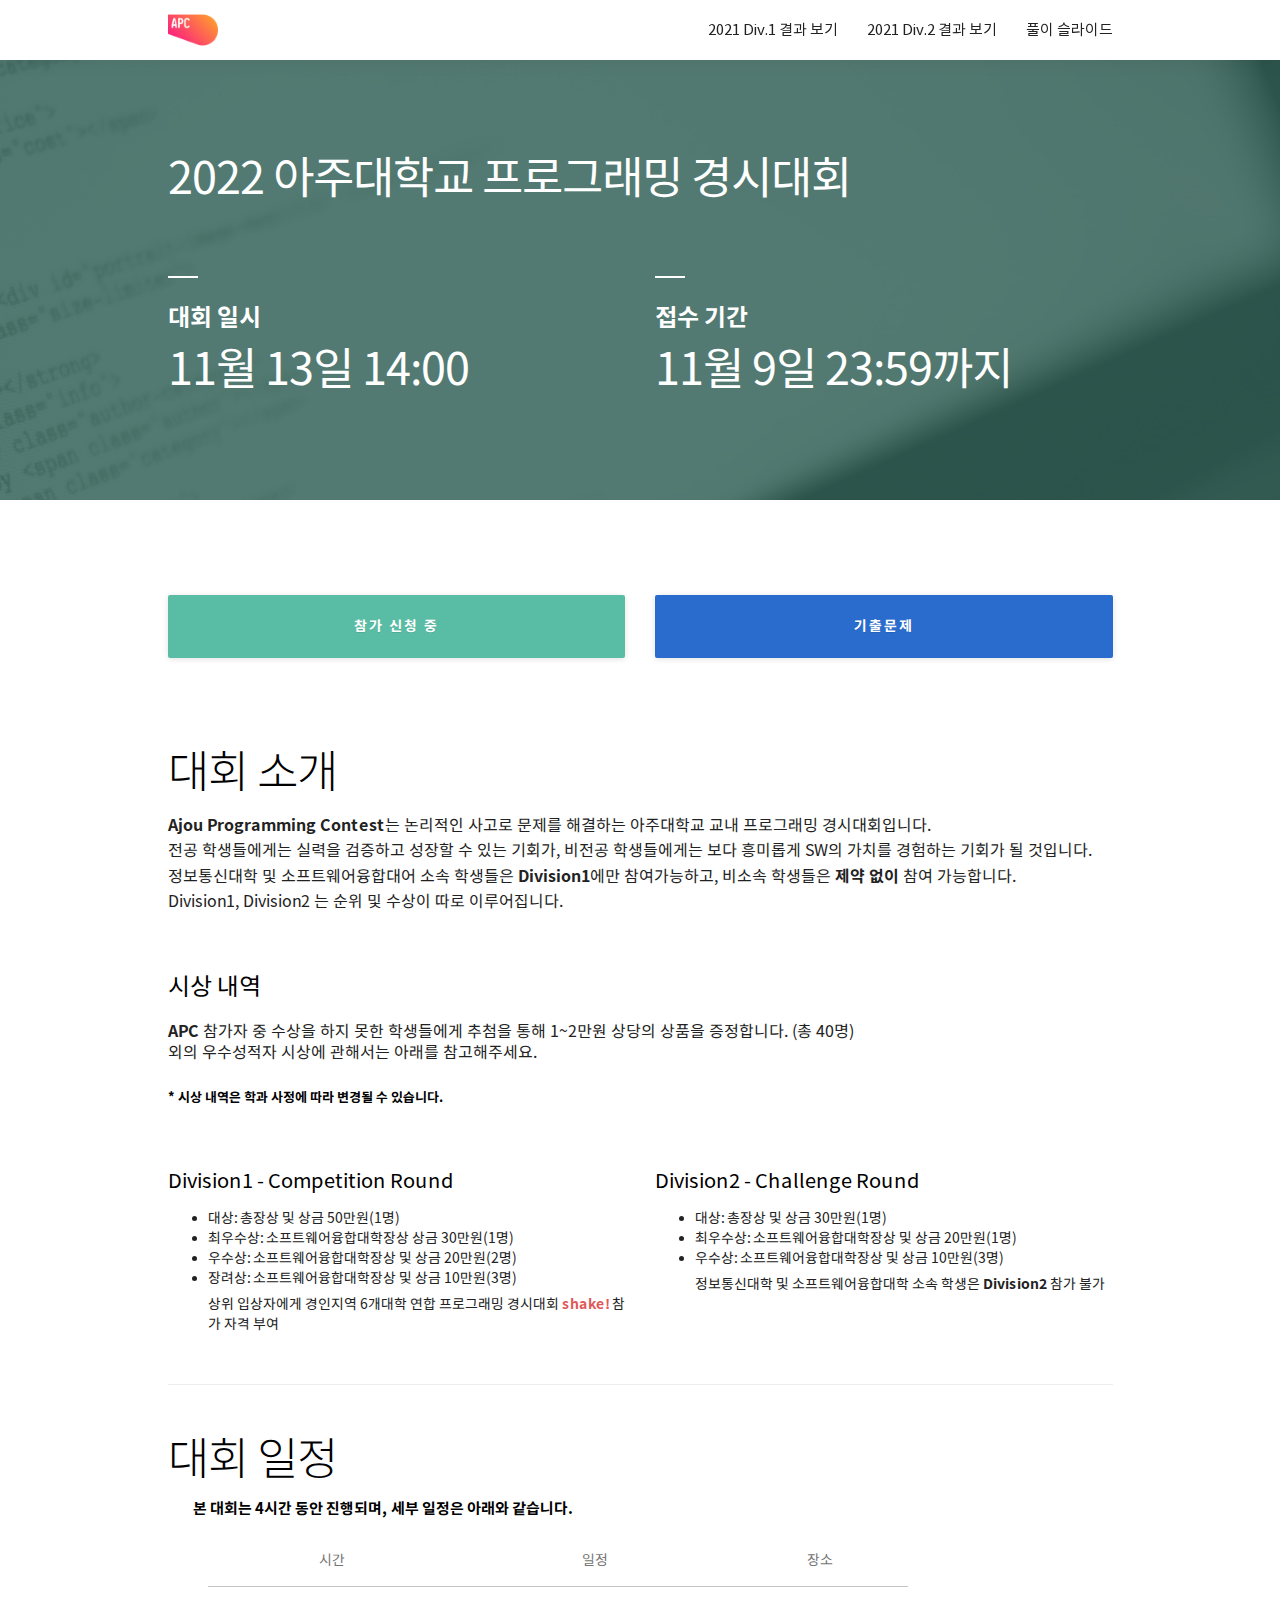
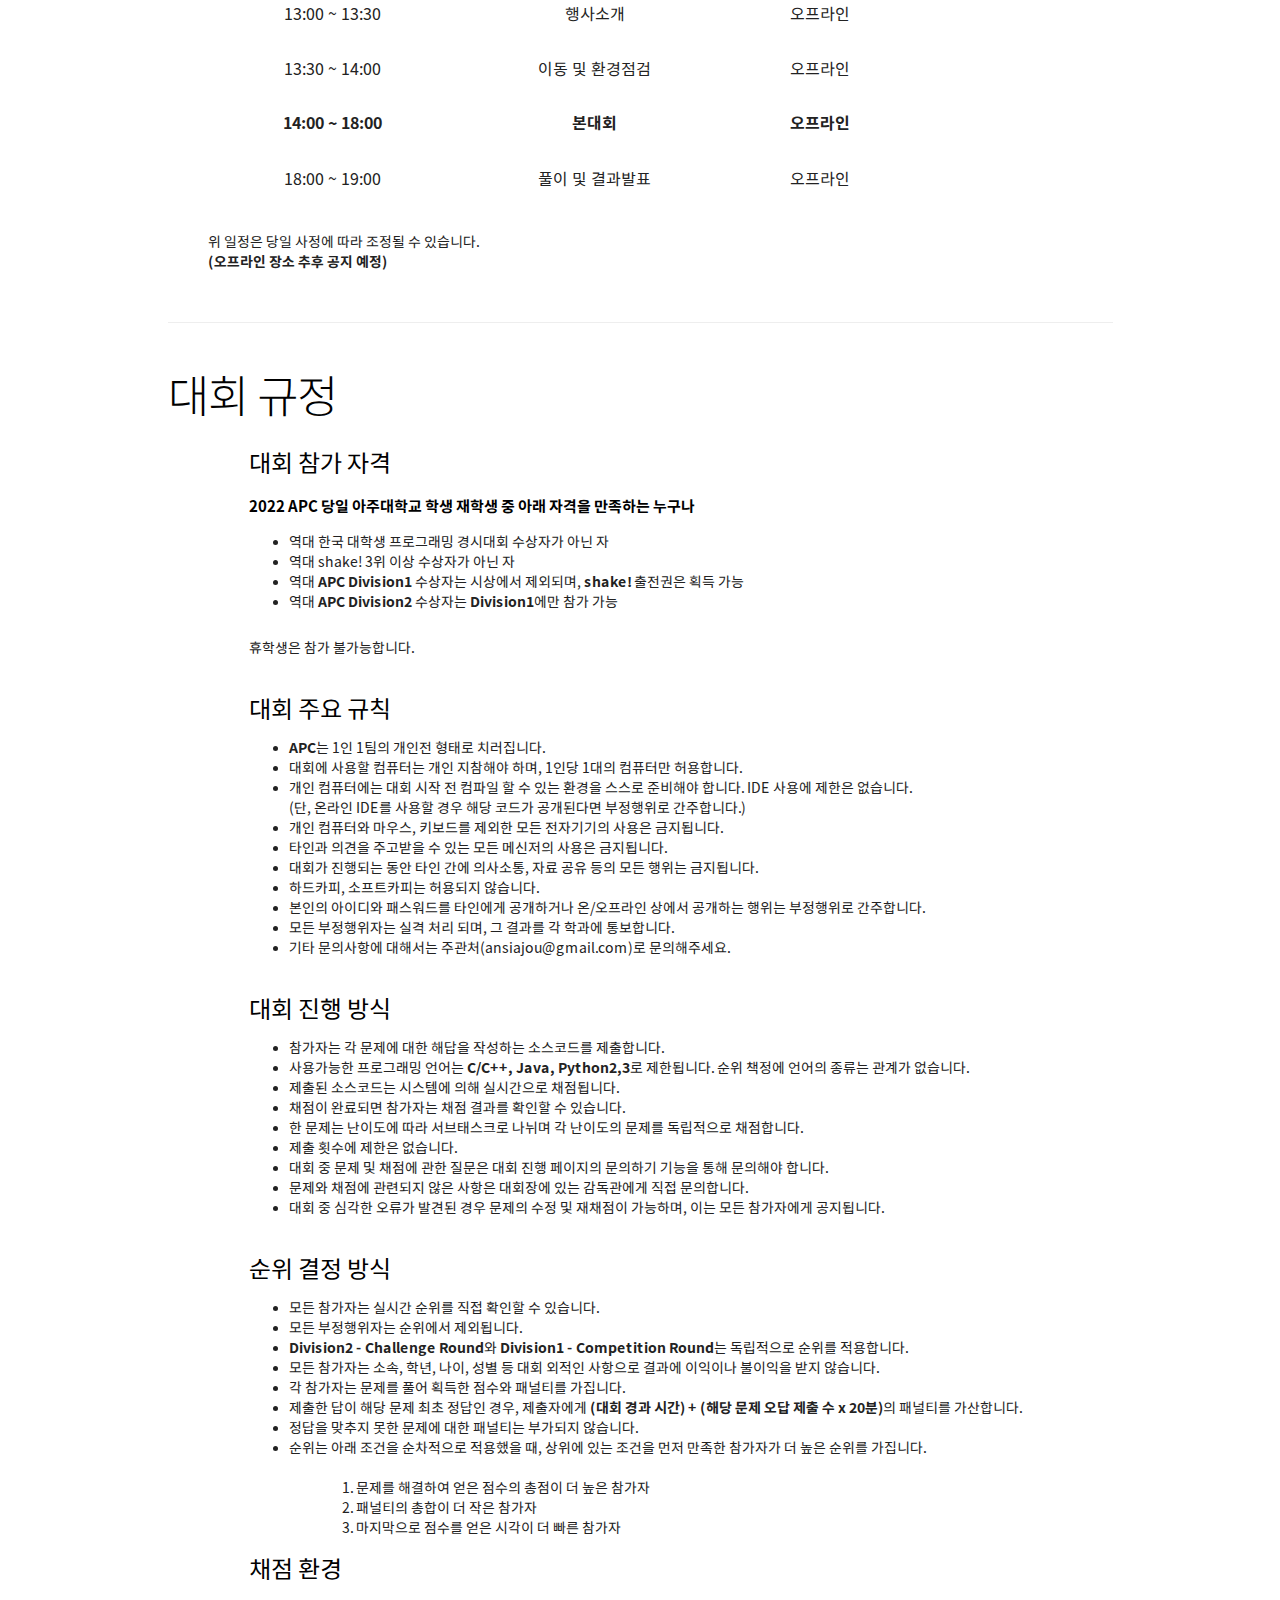
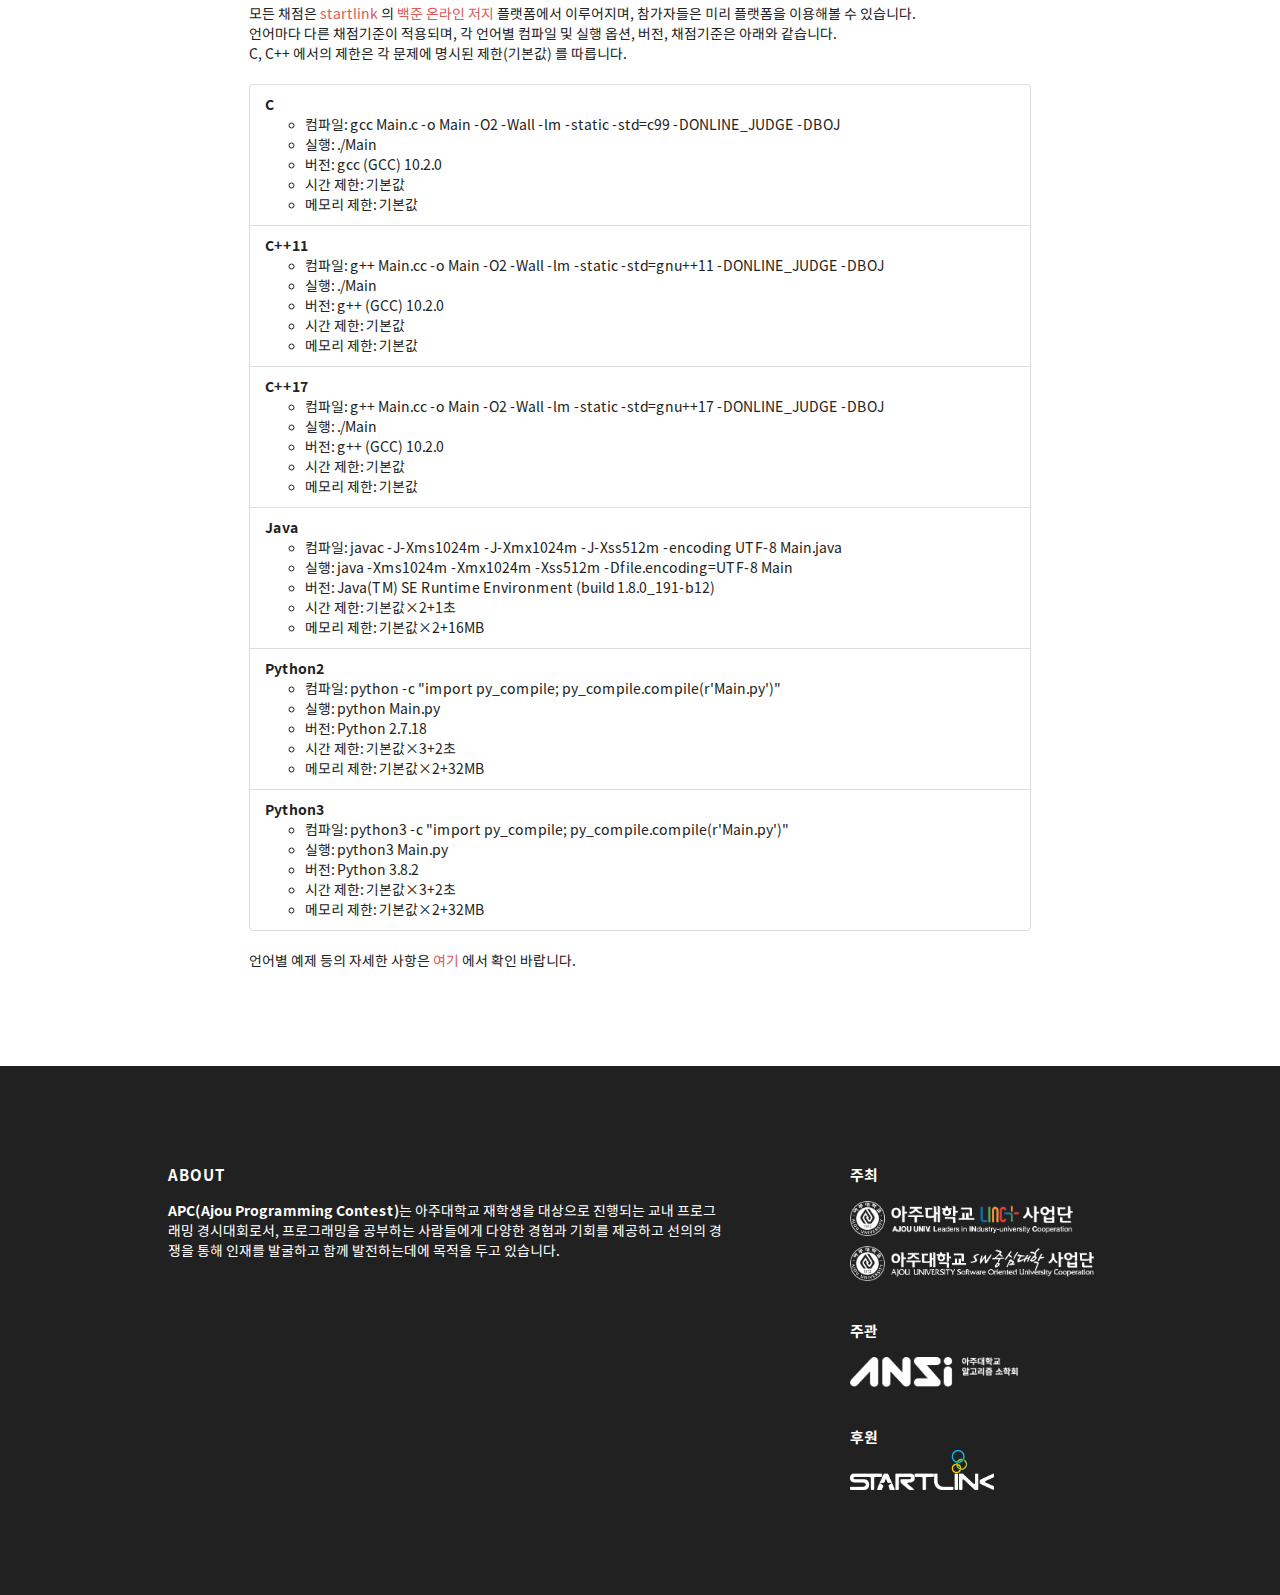
==== apc/index.html @ 0edeca1d "Updated competition location" ====
<!--DOCTYPE html -->
<html>

<head>
    <!-- Meta, title, CSS, favicons, etc. -->
    <meta charset="utf-8">
    <meta name="viewport" content="width=device-width, initial-scale=1, maximum-scale=1, user-scalable=no">
    <meta name="description" content="">
    <meta name="author" content="">

    <title>APC 아주대학교 프로그래밍 경시대회</title>

    <!-- Bootstrap core CSS -->
    <link href="../static/bootstrap/css/bootstrap.min.css" rel="stylesheet">

    <!-- Google Fonts -->
    <link href="https://fonts.googleapis.com/css?family=Roboto+Slab:400,100,300,700" rel="stylesheet" type="text/css">

    <!-- Icon Fonts -->
    <link href="../static/css/themify-icons.css" rel="stylesheet" type="text/css">

    <!-- Required CSS Files -->
    <link href="../static/css/animate.css" rel="stylesheet">
    <link href="../static/css/owl.carousel.css" rel="stylesheet">
    <link href="../static/css/style.css" rel="stylesheet">
    <link href="../static/css/apc.css" rel="stylesheet">

    <!-- Favicon -->
    <link rel="apple-touch-icon" sizes="57x57" href="../static/Favicon.ico/apple-icon-57x57.png">
    <link rel="apple-touch-icon" sizes="60x60" href="../static/Favicon.ico/apple-icon-60x60.png">
    <link rel="apple-touch-icon" sizes="72x72" href="../static/Favicon.ico/apple-icon-72x72.png">
    <link rel="apple-touch-icon" sizes="76x76" href="../static/Favicon.ico/apple-icon-76x76.png">
    <link rel="apple-touch-icon" sizes="114x114" href="../static/Favicon.ico/apple-icon-114x114.png">
    <link rel="apple-touch-icon" sizes="120x120" href="../static/Favicon.ico/apple-icon-120x120.png">
    <link rel="apple-touch-icon" sizes="144x144" href="../static/Favicon.ico/apple-icon-144x144.png">
    <link rel="apple-touch-icon" sizes="152x152" href="../static/Favicon.ico/apple-icon-152x152.png">
    <link rel="apple-touch-icon" sizes="180x180" href="../static/Favicon.ico/apple-icon-180x180.png">
    <link rel="icon" type="image/png" sizes="192x192"  href="../static/Favicon.ico/android-icon-192x192.png">
    <link rel="icon" type="image/png" sizes="32x32" href="../static/Favicon.ico/favicon-32x32.png">
    <link rel="icon" type="image/png" sizes="96x96" href="../static/Favicon.ico/favicon-96x96.png">
    <link rel="icon" type="image/png" sizes="16x16" href="../static/Favicon.ico/favicon-16x16.png">
    <link rel="manifest" href="../static/Favicon.ico/manifest.json">
    <meta name="msapplication-TileColor" content="#ffffff">
    <meta name="msapplication-TileImage" content="../static/Favicon.ico/ms-icon-144x144.png">
    <meta name="theme-color" content="#ffffff"><link rel="shortcut icon" href="../static/Favicon.ico/favicon.ico">
    <!--No Responsive-->
    <!--     <style>
            .container {
                width: 970px;
                max-width: none !important;
            }
        </style> -->
    <!--[if lt IE 9]><script src="assets/js/ie8-responsive-file-warning.js"></script><![endif]-->

    <!-- HTML5 shim and Respond.js IE8 support of HTML5 elements and media queries -->
    <!--[if lt IE 9]>
    <script src="https://oss.maxcdn.com/libs/html5shiv/3.7.0/html5shiv.js"></script>
    <script src="https://oss.maxcdn.com/libs/respond.js/1.3.0/respond.min.js"></script>
    <![endif]-->

    <!-- Favicons -->

    <meta property="og:image" content="../static/img/apc2022_og.png" />
    <meta property="og:title" content="제 12회 아주대학교 프로그래밍 경시대회가 열립니다!" />
    <meta property="og:url" content="/apc" />
    <meta property="og:site_name" content="APC 2022" />
    <meta property="og:type" content="website" />
    <meta property="og:description" content="2022년 11월 13일, 제12회 Ajou Programming Contest가 개최됩니다." />

</head>

<body class="loaded">
    <div class="loader" style="opacity: 0; display: none;">
        <div class="animated rubberBand spinner"></div>
    </div>

    <div class="layout-wrapper page" id="page">
        <header id="header" class="section header white-header active-section">
            <div class="container">
                <div class="row">
                    <div class="col-md-3 col-md-offset-1">
                        <div class="logo">
                            <a href="/apc" title="">
                                <img src="../static/img/apc_logo_origin.png" style="height: 50px;" class="standard-logo middle-content" />
                            </a>
                        </div>
                    </div>
                    <div class="col-md-7 menu-col text-right">
                        <div class="menu">
                            <ul class="list-inline">
                                <li><a href="https://www.acmicpc.net/contest/scoreboard/703">2021 Div.1 결과 보기</a></li>
				                <li><a href="https://www.acmicpc.net/contest/scoreboard/704">2021 Div.2 결과 보기</a></li>
                                <li><a href="https://drive.google.com/file/d/1gqSMhkn8oWVpynU9jH-sEclCMPQg2tp5/view?usp=sharing">풀이 슬라이드</a></li>
                            </ul>
                        </div>
                    </div>
                    <div class="menu-toggle ">
                        <i class="ti-menu"></i>
                    </div>
                </div>
            </div>
        </header>
        <br><br><br>
        <div id="videoback" style="position:absolute; height:100%; width:100%; opacity:0.5;"></div>
        <section class="big-hero section background-wrapper with-overlay black-overlay active-section" style="background-color:rgba(35,230, 190,0.4); outline-offset: -3px;">
            <div class="container">
                <div class="row">
                    <div class="col-md-10 col-md-offset-1">
                        <div class="element">
                            <div class="element">

                                <h1>2022 아주대학교 프로그래밍 경시대회</h1>
                                <h4>
                                    <!-- <br>대회가 종료되었습니다. -->
                                </h4>
                                <div class="space"></div>
                                <div class="row">
                                    <div class="col-xs-6 animated fadeInRight">
                                        <div class="heading-line color-white big"></div>
                                        <h3><strong>대회 일시</strong></h3>
                                        <h1 class="hidden-xs font-width:500">11월 13일 14:00</h1>
                                        <h2 class="visible-xs font-width:500">11월 13일 14:00</h2>
                                        <!-- <h1 class="lighter hidden-xs" style="text-align:center;">~ 19:00</h1> -->
                                        <!-- <h2 class="lighter visible-xs">2019.05.26 13:00</h2> -->
                                    </div>
                                    
                                    <div class="col-xs-6 animated fadeInRight">
                                        <div class="heading-line color-white big"></div>
                                        <h3><strong>접수 기간</strong></h3>
                                        <h1 class="hidden-xs font-width:500">11월 9일 23:59까지</h1>
                                        <h2 class="visible-xs font-width:500">11월 9일 23:59까지</h2>
                                    </div>
                                </div>
                            </div>
                        </div>
                    </div>
                </div>
            </div>
        </section>
        <div id="rule" class="section active-section" style="outline-offset: -3px;">
            <div class="container">
                <div class="row">
                    <div class="col-md-10 col-md-offset-1">
                        <div class="row">
                            <!-- <div class="col-xs-6"> <a href="https://forms.gle/hnYYwenug45Ry4p69" target="_blank"><button type="button" class="btn btn-punch btn-primary btn-lg btn-darker btn-block" data-toggle="modal" data-target="#modalSubmit">참가 신청 종료</button></a></div> -->
                            <div class="col-xs-6"> <a href="https://forms.gle/6xSeBXFuCQa8o3iEA" target="_blank"><button type="button" class="btn btn-punch btn-secondary btn-lg btn-darker btn-block" data-toggle="modal" data-target="#modalSubmit">참가 신청 중</button></a></div>
                            <div class="col-xs-6"> <a href="https://www.acmicpc.net/category/408" target="_blank"><button type="button" class="btn btn-punch btn-lg btn-success btn-darker btn-block">기출문제</button></a></div>
                        </div>
                        <div class="space"></div>
                        <div class="space"></div>
                        <div class="space"></div>
                        <h1 class="lighter">대회 소개 </h1>
                        <p class="lead">
                            <strong>Ajou Programming Contest</strong>는 논리적인 사고로 문제를 해결하는 아주대학교 교내 프로그래밍 경시대회입니다.
                            <br>전공 학생들에게는 실력을 검증하고 성장할 수 있는 기회가, 비전공 학생들에게는 보다 흥미롭게 SW의 가치를 경험하는 기회가 될 것입니다.
                            <br>정보통신대학 및 소프트웨어융합대어 소속 학생들은 <strong>Division1</strong>에만 참여가능하고, 비소속 학생들은 <strong>제약 없이</strong> 참여 가능합니다.
                            <br>Division1, Division2 는 순위 및 수상이 따로 이루어집니다.

                        </p>
                        <h3>시상 내역</h3>
                        <p class="big-text">
                            <strong>APC</strong> 참가자 중 수상을 하지 못한 학생들에게 추첨을 통해 1~2만원 상당의 상품을 증정합니다. (총 40명)
                            <br> 외의 우수성적자 시상에 관해서는 아래를 참고해주세요.
                            <h6>* 시상 내역은 학과 사정에 따라 변경될 수 있습니다. </h6>
                        </p>
                        <div class="row">
                            <div class="col-sm-6">
                                <h4>Division1 - Competition Round</h4>
                                <ul>
                                    <li>대상: 총장상 및 상금 50만원(1명)</li>
                                    <li>최우수상: 소프트웨어융합대학장상 상금 30만원(1명)</li>
                                    <li>우수상: 소프트웨어융합대학장상 및 상금 20만원(2명)</li>
                                    <li>장려상: 소프트웨어융합대학장상 및 상금 10만원(3명)</li>
                                    <p>
                                        상위 입상자에게 경인지역 6개대학 연합 프로그래밍 경시대회 <a href="http://shake.codes"><strong>shake!</strong></a> 참가 자격 부여
                                    </p>
                                </ul>
                            </div>
                            <div class="col-sm-6">
                                <h4>Division2 - Challenge Round</h4>
                                <ul>
                                    <li>대상: 총장상 및 상금 30만원(1명)</li>
                                    <li>최우수상: 소프트웨어융합대학장상 및 상금 20만원(1명)</li>
                                    <li>우수상: 소프트웨어융합대학장상 및 상금 10만원(3명)</li>
                                    <p> 정보통신대학 및 소프트웨어융합대학 소속 학생은 <strong>Division2</strong> 참가 불가</p>
                                </ul>
                            </div>
                        </div>

                        <div class="space"></div>
                        <hr/>
                        <div class="space"></div>

                        <h1 class="lighter">대회 일정</h1>
                        <div class="row">
                        <ul>
                            <h5>본 대회는 4시간 동안 진행되며, 세부 일정은 아래와 같습니다.</h5>
                            <div class="container">
                                <table class="table table-hover" id="cssTable" style="max-width:700px;">
                                    <thead>
                                        <tr>
                                            <th>시간</th>
                                            <th>일정</th>
                                            <th>장소</th>
                                        </tr>
                                    </thead>
                                    <tbody>
                                        <tr>
                                            <td>13:00 ~ 13:30</td>
                                            <td>행사소개</td>
                                            <td>오프라인</td>
                                        </tr>
                                        <tr>
                                            <td>13:30 ~ 14:00</td>
                                            <td>이동 및 환경점검</td>
					                        <td>오프라인</td>
                                        </tr>
                                        <tr>
                                            <td><strong>14:00 ~ 18:00</strong></td>
                                            <td><strong>본대회</strong></td>
                                            <td><strong>오프라인</strong></td>
                                        </tr>
                                        <tr>
                                            <td>18:00 ~ 19:00</td>
                                            <td>풀이 및 결과발표</td>
                                            <td>오프라인</td>
                                        </tr>
                                    </tbody>
                                </table>
                                <p>
                                    위 일정은 당일 사정에 따라 조정될 수 있습니다. <br>
                                    <strong>(오프라인 장소 추후 공지 예정)</strong>
                                </p>
                            </div>
                        </ul>
                        </div>

                        <div class="space"></div>
                        <hr/>
                        <div class="space"></div>

                        <h1 class="lighter">대회 규정</h1>
                        <div class="row">
                            <div class="col-md-10 col-md-offset-1">
                                <h3>대회 참가 자격</h3>
                                    <h5><strong>2022 APC</strong> 당일 아주대학교 학생 재학생 중 아래 자격을 만족하는 누구나</h5>
                                <ul>
                                    <li>역대 한국 대학생 프로그래밍 경시대회 수상자가 아닌 자</li>
                                    <li>역대 shake! 3위 이상 수상자가 아닌 자</li>
                                    <li>역대 <strong>APC Division1</strong> 수상자는 시상에서 제외되며, <strong>shake!</strong> 출전권은 획득 가능</li>
                                    <li>역대 <strong>APC Division2</strong> 수상자는 <strong>Division1</strong>에만 참가 가능</li>
                                </ul>

                                <p>
                                    휴학생은 참가 불가능합니다.
                                </p>

                                <h3>대회 주요 규칙</h3>
                                <ul>
                                    <li>
                                        <strong>APC</strong>는 1인 1팀의 개인전 형태로 치러집니다.</li>
                                    <!-- <li>
                                        <strong>본 대회는 온라인으로 진행되며, 참가자 전원은 대회 시간동안 zoom 어플리케이션을 통해 본인의 모습을 생중계 해야 합니다.</strong><a href="https://drive.google.com/file/d/1aoWj-KhGFc1uaghuiDzoojZ8omad6Imo/view?usp=sharing"> (zoom을 이용한 참가 가이드)</a></li> -->
                                    <li>
                                        대회에 사용할 컴퓨터는 개인 지참해야 하며, 1인당 1대의 컴퓨터만 허용합니다.</li>
                                    <li>
					                    개인 컴퓨터에는 대회 시작 전 컴파일 할 수 있는 환경을 스스로 준비해야 합니다. IDE 사용에 제한은 없습니다.<br>
                                        (단, 온라인 IDE를 사용할 경우 해당 코드가 공개된다면 부정행위로 간주합니다.)</li>
                                    <li>
                                        개인 컴퓨터와 마우스, 키보드를 제외한 모든 전자기기의 사용은 금지됩니다.</li>
                                    <li>
				   	                    타인과 의견을 주고받을 수 있는 모든 메신저의 사용은 금지됩니다.</li>
                                    <li>
                                        대회가 진행되는 동안 타인 간에 의사소통, 자료 공유 등의 모든 행위는 금지됩니다.</li>
                                    <li>
                                        하드카피, 소프트카피는 허용되지 않습니다.</li>
                                    <!-- <li>
					                    하드카피, 소프트카피의 사용이 허용됩니다. 단, 하드카피 및 소프트카피 사용 시 참조한 자료 정보의 출처를 주석으로 처리하여 코드에 적어야 합니다.</li> -->
				                    <li>
					                    본인의 아이디와 패스워드를 타인에게 공개하거나 온/오프라인 상에서 공개하는 행위는 부정행위로 간주합니다.</li>
				                    <li>
                                        모든 부정행위자는 실격 처리 되며, 그 결과를 각 학과에 통보합니다.</li>
                                    <li>
                                        기타 문의사항에 대해서는 주관처(ansiajou@gmail.com)로 문의해주세요.</li>
                                </ul>

                                <h3>대회 진행 방식</h3>
                                <ul>
                                    <li>참가자는 각 문제에 대한 해답을 작성하는 소스코드를 제출합니다.</li>
                                    <li>사용가능한 프로그래밍 언어는 <strong>C/C++, Java, Python2,3</strong>로 제한됩니다. 순위 책정에 언어의 종류는 관계가 없습니다.</li>
                                    <li>제출된 소스코드는 시스템에 의해 실시간으로 채점됩니다.</li>
                                    <li>채점이 완료되면 참가자는 채점 결과를 확인할 수 있습니다.</li>
                                    <li>한 문제는 난이도에 따라 서브태스크로 나뉘며 각 난이도의 문제를 독립적으로 채점합니다.</li>
                                    <li>제출 횟수에 제한은 없습니다.
                                    </li>
                                    <li>대회 중 문제 및 채점에 관한 질문은 대회 진행 페이지의 문의하기 기능을 통해 문의해야 합니다.</li>
                                    <li>문제와 채점에 관련되지 않은 사항은 대회장에 있는 감독관에게 직접 문의합니다.</li>
                                    <li>대회 중 심각한 오류가 발견된 경우 문제의 수정 및 재채점이 가능하며, 이는 모든 참가자에게 공지됩니다.</li>
                                </ul>

                                
                                <h3>순위 결정 방식</h3>
                                <ul>
                                    <li>모든 참가자는 실시간 순위를 직접 확인할 수 있습니다.</li>
                                    <li>모든 부정행위자는 순위에서 제외됩니다.</li>
                                    <li><strong>Division2 - Challenge Round</strong>와 <strong>Division1 - Competition Round</strong>는 독립적으로 순위를 적용합니다.</li>
                                    <li>모든 참가자는 소속, 학년, 나이, 성별 등 대회 외적인 사항으로 결과에 이익이나 불이익을 받지 않습니다.</li>
                                    <li>각 참가자는 문제를 풀어 획득한 점수와 패널티를 가집니다.</li>
                                    <li>제출한 답이 해당 문제 최초 정답인 경우, 제출자에게 <strong>(대회 경과 시간) + (해당 문제 오답 제출 수 x 20분)</strong>의 패널티를 가산합니다.</li>
                                    <li>정답을 맞추지 못한 문제에 대한 패널티는 부가되지 않습니다.</li>
                                    <li>순위는 아래 조건을 순차적으로 적용했을 때, 상위에 있는 조건을 먼저 만족한 참가자가 더 높은 순위를 가집니다.</li>
                                </ul>
                                <div class="row">
                                    <div class="col-md-10 col-md-offset-1">
                                        <ol>
                                            <li>문제를 해결하여 얻은 점수의 총점이 더 높은 참가자</li>
                                            <li>패널티의 총합이 더 작은 참가자</li>
                                            <li>마지막으로 점수를 얻은 시각이 더 빠른 참가자</li>
                                        </ol>
                                    </div>
                                </div>
                                <h3>채점 환경</h3>
                                <p>
                                    모든 채점은 <a href="https://startlink.io/">startlink</a> 의 <a href="https://www.acmicpc.net">백준 온라인 저지</a> 플랫폼에서 이루어지며, 참가자들은 미리 플랫폼을 이용해볼 수 있습니다.<br>
                                    언어마다 다른 채점기준이 적용되며, 각 언어별 컴파일 및 실행 옵션, 버전, 채점기준은 아래와 같습니다.<br>
                                    C, C++ 에서의 제한은 각 문제에 명시된 제한(기본값) 를 따릅니다.
                                </p>
                                <ul class="list-group">
                                    <li class="list-group-item">
                                        <strong>C</strong>
                                        <ul>
                                            <li>컴파일: gcc Main.c -o Main -O2 -Wall -lm -static -std=c99 -DONLINE_JUDGE -DBOJ</li>
                                            <li>실행: ./Main</li>
                                            <li>버전: gcc (GCC) 10.2.0</li>
                                            <li>시간 제한: 기본값</li>
                                            <li>메모리 제한: 기본값</li>
                                        </ul>
                                    </li>
                                    <li class="list-group-item">
                                        <strong>C++11</strong>
                                        <ul>
                                            <li>컴파일: g++ Main.cc -o Main -O2 -Wall -lm -static -std=gnu++11 -DONLINE_JUDGE -DBOJ</li>
                                            <li>실행: ./Main</li>
                                            <li>버전: g++ (GCC) 10.2.0</li>
                                            <li>시간 제한: 기본값</li>
                                            <li>메모리 제한: 기본값</li>
                                        </ul>
                                    </li>
                                    <li class="list-group-item">
                                        <strong>C++17</strong>
                                        <ul>
                                            <li>컴파일: g++ Main.cc -o Main -O2 -Wall -lm -static -std=gnu++17 -DONLINE_JUDGE -DBOJ</li>
                                            <li>실행: ./Main</li>
                                            <li>버전: g++ (GCC) 10.2.0</li>
                                            <li>시간 제한: 기본값</li>
                                            <li>메모리 제한: 기본값</li>
                                        </ul>
                                    </li>
                                    <li class="list-group-item">
                                        <strong>Java</strong>
                                        <ul>
                                            <li>컴파일: javac -J-Xms1024m -J-Xmx1024m -J-Xss512m -encoding UTF-8 Main.java</li>
                                            <li>실행: java -Xms1024m -Xmx1024m -Xss512m -Dfile.encoding=UTF-8 Main</li>
                                            <li>버전: Java(TM) SE Runtime Environment (build 1.8.0_191-b12)</li>
                                            <li>시간 제한: 기본값×2+1초</li>
                                            <li>메모리 제한: 기본값×2+16MB</li>
                                        </ul>
                                    </li>
                                    <li class="list-group-item">
                                        <strong>Python2</strong>
                                        <ul>
                                            <li>컴파일: python -c "import py_compile; py_compile.compile(r'Main.py')"</li>
                                            <li>실행: python Main.py</li>
                                            <li>버전: Python 2.7.18</li>
                                            <li>시간 제한: 기본값×3+2초</li>
                                            <li>메모리 제한: 기본값×2+32MB</li>
                                        </ul>
                                    </li>
                                    <li class="list-group-item">
                                        <strong>Python3</strong>
                                        <ul>
                                            <li>컴파일: python3 -c "import py_compile; py_compile.compile(r'Main.py')"</li>
                                            <li>실행: python3 Main.py</li>
                                            <li>버전: Python 3.8.2</li>
                                            <li>시간 제한: 기본값×3+2초</li>
                                            <li>메모리 제한: 기본값×2+32MB</li>
                                        </ul>
                                    </li>
                                </ul>                                
                                언어별 예제 등의 자세한 사항은 <a href="https://www.acmicpc.net/help/language">여기</a> 에서 확인 바랍니다.
                                <ul></ul>
                            </div>
                        </div>
                    </div>
                </div>
            </div>
            <!--/.col-->
        </div>
        <!--/.row-->


        <div class="section footer black-background active-section">
            <div class="container">
                <div class="row">
                    <div class="col-md-6 col-md-offset-1">
                        <h5 class="uppercase-text letter-spacing">About</h5>
                        <strong>APC(Ajou Programming Contest)</strong>는 아주대학교 재학생을 대상으로 진행되는 교내 프로그래밍 경시대회로서, 프로그래밍을 공부하는 사람들에게 다양한 경험과 기회를 제공하고 선의의 경쟁을 통해 인재를 발굴하고 함께 발전하는데에 목적을 두고 있습니다.
                    </div>
                    <div class="col-md-1"></div>
                    <div class="col-md-3">
                            <h5 class="uppercase-text"><strong>주최</strong></h5>
                                <a href="http://linc.ajou.ac.kr" target="_blank"> <img src="../static/img/company-linc-white.png" style="height: 35px; width: auto;" class="company"> </a>
                                <br>
                                <a target="_blank"> <img src="../static/img/company-sw-white.png" style="height: 35px; width: auto;" class="company"> </a>
                            <p></p>
                             <h5 class="uppercase-text"><strong>주관</strong></h5>
                                <a target="_blank"> <img src="../static/img/ansi-white.png" style="height: 30px; width: auto;" class="company"> </a>
                            <p></p>    
                             <h5 class="uppercase-text" style="margin-bottom: 0px;"><strong>후원</strong></h5>
                            <a href="https://startlink.io/" target="_blank"><img src="../static/img/company-startlink-white.png" class="company" style="height: 40px; width: auto;"> </a>
                    </div>
                </div>
            </div>
        </div>
    </div>
    <script src="../static/js/jquery-1.10.2.min.js"></script>
    <script src="../static/bootstrap/js/bootstrap.min.js"></script>
    <script src="../static/js/jquery.flexslider-min.js"></script>
    <script src="../static/js/waypoints.min.js"></script>
    <script src="../static/js/stellar.js"></script>
    <script src="../static/js/jquery.localscroll.min.js"></script>
    <script src="../static/js/jquery.scrollto.min.js"></script>
    <script src="../static/js/validator.min.js"></script>
    <script src="../static/js/jquery.form.min.js"></script>
    <script src="../static/js/isotope.pkgd.min.js"></script>
    <script src="../static/js/jquery.videoBG.js"></script>
    <script src="../static/js/scripts.js"></script>
    <script>
        $(document).ready(function () {
            $('#videoback').videoBG({
                mp4: '../static/img/bg-main.mp4',
                ogv: '../static/img/bg-main.ogv',
                webm: '../static/img/bg-main.webm',
                poster: '../static/img/bg-main.png',
                scale: true,
                zIndex: 0,
                opacity: 1
            });

        })
    </script>
</body>
<!-- <script>
    (function(i,s,o,g,r,a,m){i['GoogleAnalyticsObject']=r;i[r]=i[r]||function(){
        (i[r].q=i[r].q||[]).push(arguments)},i[r].l=1*new Date();a=s.createElement(o),
        m=s.getElementsByTagName(o)[0];a.async=1;a.src=g;m.parentNode.insertBefore(a,m)
    })(window,document,'script','//www.google-analytics.com/analytics.js','ga');

    ga('create', 'UA-62803964-1', 'auto');
    ga('send', 'pageview');

</script> -->

<!-- <script>
    var $buoop = {vs:{i:9,f:15,o:12.1,s:5.1},c:2};
    function $buo_f(){
        var e = document.createElement("script");
        e.src = "//browser-update.org/update.js";
        document.body.appendChild(e);
    };
    try {document.addEventListener("DOMContentLoaded", $buo_f,false)}
    catch(e){window.attachEvent("onload", $buo_f)}
</script> -->
</html>
---- static/css/themify-icons.css ----
@font-face {
	font-family: 'themify';
	src:url('../fonts/themify.eot?-fvbane');
	src:url('../fonts/themify.eot?#iefix-fvbane') format('embedded-opentype'),
		url('../fonts/themify.woff?-fvbane') format('woff'),
		url('../fonts/themify.ttf?-fvbane') format('truetype'),
		url('../fonts/themify.svg?-fvbane#themify') format('svg');
	font-weight: normal;
	font-style: normal;
}

[class^="ti-"], [class*=" ti-"] {
	font-family: 'themify';
	speak: none;
	font-style: normal;
	font-weight: normal;
	font-variant: normal;
	text-transform: none;
	line-height: 1;

	/* Better Font Rendering =========== */
	-webkit-font-smoothing: antialiased;
	-moz-osx-font-smoothing: grayscale;
}

.ti-wand:before {
	content: "\e600";
}
.ti-volume:before {
	content: "\e601";
}
.ti-user:before {
	content: "\e602";
}
.ti-unlock:before {
	content: "\e603";
}
.ti-unlink:before {
	content: "\e604";
}
.ti-trash:before {
	content: "\e605";
}
.ti-thought:before {
	content: "\e606";
}
.ti-target:before {
	content: "\e607";
}
.ti-tag:before {
	content: "\e608";
}
.ti-tablet:before {
	content: "\e609";
}
.ti-star:before {
	content: "\e60a";
}
.ti-spray:before {
	content: "\e60b";
}
.ti-signal:before {
	content: "\e60c";
}
.ti-shopping-cart:before {
	content: "\e60d";
}
.ti-shopping-cart-full:before {
	content: "\e60e";
}
.ti-settings:before {
	content: "\e60f";
}
.ti-search:before {
	content: "\e610";
}
.ti-zoom-in:before {
	content: "\e611";
}
.ti-zoom-out:before {
	content: "\e612";
}
.ti-cut:before {
	content: "\e613";
}
.ti-ruler:before {
	content: "\e614";
}
.ti-ruler-pencil:before {
	content: "\e615";
}
.ti-ruler-alt:before {
	content: "\e616";
}
.ti-bookmark:before {
	content: "\e617";
}
.ti-bookmark-alt:before {
	content: "\e618";
}
.ti-reload:before {
	content: "\e619";
}
.ti-plus:before {
	content: "\e61a";
}
.ti-pin:before {
	content: "\e61b";
}
.ti-pencil:before {
	content: "\e61c";
}
.ti-pencil-alt:before {
	content: "\e61d";
}
.ti-paint-roller:before {
	content: "\e61e";
}
.ti-paint-bucket:before {
	content: "\e61f";
}
.ti-na:before {
	content: "\e620";
}
.ti-mobile:before {
	content: "\e621";
}
.ti-minus:before {
	content: "\e622";
}
.ti-medall:before {
	content: "\e623";
}
.ti-medall-alt:before {
	content: "\e624";
}
.ti-marker:before {
	content: "\e625";
}
.ti-marker-alt:before {
	content: "\e626";
}
.ti-arrow-up:before {
	content: "\e627";
}
.ti-arrow-right:before {
	content: "\e628";
}
.ti-arrow-left:before {
	content: "\e629";
}
.ti-arrow-down:before {
	content: "\e62a";
}
.ti-lock:before {
	content: "\e62b";
}
.ti-location-arrow:before {
	content: "\e62c";
}
.ti-link:before {
	content: "\e62d";
}
.ti-layout:before {
	content: "\e62e";
}
.ti-layers:before {
	content: "\e62f";
}
.ti-layers-alt:before {
	content: "\e630";
}
.ti-key:before {
	content: "\e631";
}
.ti-import:before {
	content: "\e632";
}
.ti-image:before {
	content: "\e633";
}
.ti-heart:before {
	content: "\e634";
}
.ti-heart-broken:before {
	content: "\e635";
}
.ti-hand-stop:before {
	content: "\e636";
}
.ti-hand-open:before {
	content: "\e637";
}
.ti-hand-drag:before {
	content: "\e638";
}
.ti-folder:before {
	content: "\e639";
}
.ti-flag:before {
	content: "\e63a";
}
.ti-flag-alt:before {
	content: "\e63b";
}
.ti-flag-alt-2:before {
	content: "\e63c";
}
.ti-eye:before {
	content: "\e63d";
}
.ti-export:before {
	content: "\e63e";
}
.ti-exchange-vertical:before {
	content: "\e63f";
}
.ti-desktop:before {
	content: "\e640";
}
.ti-cup:before {
	content: "\e641";
}
.ti-crown:before {
	content: "\e642";
}
.ti-comments:before {
	content: "\e643";
}
.ti-comment:before {
	content: "\e644";
}
.ti-comment-alt:before {
	content: "\e645";
}
.ti-close:before {
	content: "\e646";
}
.ti-clip:before {
	content: "\e647";
}
.ti-angle-up:before {
	content: "\e648";
}
.ti-angle-right:before {
	content: "\e649";
}
.ti-angle-left:before {
	content: "\e64a";
}
.ti-angle-down:before {
	content: "\e64b";
}
.ti-check:before {
	content: "\e64c";
}
.ti-check-box:before {
	content: "\e64d";
}
.ti-camera:before {
	content: "\e64e";
}
.ti-announcement:before {
	content: "\e64f";
}
.ti-brush:before {
	content: "\e650";
}
.ti-briefcase:before {
	content: "\e651";
}
.ti-bolt:before {
	content: "\e652";
}
.ti-bolt-alt:before {
	content: "\e653";
}
.ti-blackboard:before {
	content: "\e654";
}
.ti-bag:before {
	content: "\e655";
}
.ti-move:before {
	content: "\e656";
}
.ti-arrows-vertical:before {
	content: "\e657";
}
.ti-arrows-horizontal:before {
	content: "\e658";
}
.ti-fullscreen:before {
	content: "\e659";
}
.ti-arrow-top-right:before {
	content: "\e65a";
}
.ti-arrow-top-left:before {
	content: "\e65b";
}
.ti-arrow-circle-up:before {
	content: "\e65c";
}
.ti-arrow-circle-right:before {
	content: "\e65d";
}
.ti-arrow-circle-left:before {
	content: "\e65e";
}
.ti-arrow-circle-down:before {
	content: "\e65f";
}
.ti-angle-double-up:before {
	content: "\e660";
}
.ti-angle-double-right:before {
	content: "\e661";
}
.ti-angle-double-left:before {
	content: "\e662";
}
.ti-angle-double-down:before {
	content: "\e663";
}
.ti-zip:before {
	content: "\e664";
}
.ti-world:before {
	content: "\e665";
}
.ti-wheelchair:before {
	content: "\e666";
}
.ti-view-list:before {
	content: "\e667";
}
.ti-view-list-alt:before {
	content: "\e668";
}
.ti-view-grid:before {
	content: "\e669";
}
.ti-uppercase:before {
	content: "\e66a";
}
.ti-upload:before {
	content: "\e66b";
}
.ti-underline:before {
	content: "\e66c";
}
.ti-truck:before {
	content: "\e66d";
}
.ti-timer:before {
	content: "\e66e";
}
.ti-ticket:before {
	content: "\e66f";
}
.ti-thumb-up:before {
	content: "\e670";
}
.ti-thumb-down:before {
	content: "\e671";
}
.ti-text:before {
	content: "\e672";
}
.ti-stats-up:before {
	content: "\e673";
}
.ti-stats-down:before {
	content: "\e674";
}
.ti-split-v:before {
	content: "\e675";
}
.ti-split-h:before {
	content: "\e676";
}
.ti-smallcap:before {
	content: "\e677";
}
.ti-shine:before {
	content: "\e678";
}
.ti-shift-right:before {
	content: "\e679";
}
.ti-shift-left:before {
	content: "\e67a";
}
.ti-shield:before {
	content: "\e67b";
}
.ti-notepad:before {
	content: "\e67c";
}
.ti-server:before {
	content: "\e67d";
}
.ti-quote-right:before {
	content: "\e67e";
}
.ti-quote-left:before {
	content: "\e67f";
}
.ti-pulse:before {
	content: "\e680";
}
.ti-printer:before {
	content: "\e681";
}
.ti-power-off:before {
	content: "\e682";
}
.ti-plug:before {
	content: "\e683";
}
.ti-pie-chart:before {
	content: "\e684";
}
.ti-paragraph:before {
	content: "\e685";
}
.ti-panel:before {
	content: "\e686";
}
.ti-package:before {
	content: "\e687";
}
.ti-music:before {
	content: "\e688";
}
.ti-music-alt:before {
	content: "\e689";
}
.ti-mouse:before {
	content: "\e68a";
}
.ti-mouse-alt:before {
	content: "\e68b";
}
.ti-money:before {
	content: "\e68c";
}
.ti-microphone:before {
	content: "\e68d";
}
.ti-menu:before {
	content: "\e68e";
}
.ti-menu-alt:before {
	content: "\e68f";
}
.ti-map:before {
	content: "\e690";
}
.ti-map-alt:before {
	content: "\e691";
}
.ti-loop:before {
	content: "\e692";
}
.ti-location-pin:before {
	content: "\e693";
}
.ti-list:before {
	content: "\e694";
}
.ti-light-bulb:before {
	content: "\e695";
}
.ti-Italic:before {
	content: "\e696";
}
.ti-info:before {
	content: "\e697";
}
.ti-infinite:before {
	content: "\e698";
}
.ti-id-badge:before {
	content: "\e699";
}
.ti-hummer:before {
	content: "\e69a";
}
.ti-home:before {
	content: "\e69b";
}
.ti-help:before {
	content: "\e69c";
}
.ti-headphone:before {
	content: "\e69d";
}
.ti-harddrives:before {
	content: "\e69e";
}
.ti-harddrive:before {
	content: "\e69f";
}
.ti-gift:before {
	content: "\e6a0";
}
.ti-game:before {
	content: "\e6a1";
}
.ti-filter:before {
	content: "\e6a2";
}
.ti-files:before {
	content: "\e6a3";
}
.ti-file:before {
	content: "\e6a4";
}
.ti-eraser:before {
	content: "\e6a5";
}
.ti-envelope:before {
	content: "\e6a6";
}
.ti-download:before {
	content: "\e6a7";
}
.ti-direction:before {
	content: "\e6a8";
}
.ti-direction-alt:before {
	content: "\e6a9";
}
.ti-dashboard:before {
	content: "\e6aa";
}
.ti-control-stop:before {
	content: "\e6ab";
}
.ti-control-shuffle:before {
	content: "\e6ac";
}
.ti-control-play:before {
	content: "\e6ad";
}
.ti-control-pause:before {
	content: "\e6ae";
}
.ti-control-forward:before {
	content: "\e6af";
}
.ti-control-backward:before {
	content: "\e6b0";
}
.ti-cloud:before {
	content: "\e6b1";
}
.ti-cloud-up:before {
	content: "\e6b2";
}
.ti-cloud-down:before {
	content: "\e6b3";
}
.ti-clipboard:before {
	content: "\e6b4";
}
.ti-car:before {
	content: "\e6b5";
}
.ti-calendar:before {
	content: "\e6b6";
}
.ti-book:before {
	content: "\e6b7";
}
.ti-bell:before {
	content: "\e6b8";
}
.ti-basketball:before {
	content: "\e6b9";
}
.ti-bar-chart:before {
	content: "\e6ba";
}
.ti-bar-chart-alt:before {
	content: "\e6bb";
}
.ti-back-right:before {
	content: "\e6bc";
}
.ti-back-left:before {
	content: "\e6bd";
}
.ti-arrows-corner:before {
	content: "\e6be";
}
.ti-archive:before {
	content: "\e6bf";
}
.ti-anchor:before {
	content: "\e6c0";
}
.ti-align-right:before {
	content: "\e6c1";
}
.ti-align-left:before {
	content: "\e6c2";
}
.ti-align-justify:before {
	content: "\e6c3";
}
.ti-align-center:before {
	content: "\e6c4";
}
.ti-alert:before {
	content: "\e6c5";
}
.ti-alarm-clock:before {
	content: "\e6c6";
}
.ti-agenda:before {
	content: "\e6c7";
}
.ti-write:before {
	content: "\e6c8";
}
.ti-window:before {
	content: "\e6c9";
}
.ti-widgetized:before {
	content: "\e6ca";
}
.ti-widget:before {
	content: "\e6cb";
}
.ti-widget-alt:before {
	content: "\e6cc";
}
.ti-wallet:before {
	content: "\e6cd";
}
.ti-video-clapper:before {
	content: "\e6ce";
}
.ti-video-camera:before {
	content: "\e6cf";
}
.ti-vector:before {
	content: "\e6d0";
}
.ti-themify-logo:before {
	content: "\e6d1";
}
.ti-themify-favicon:before {
	content: "\e6d2";
}
.ti-themify-favicon-alt:before {
	content: "\e6d3";
}
.ti-support:before {
	content: "\e6d4";
}
.ti-stamp:before {
	content: "\e6d5";
}
.ti-split-v-alt:before {
	content: "\e6d6";
}
.ti-slice:before {
	content: "\e6d7";
}
.ti-shortcode:before {
	content: "\e6d8";
}
.ti-shift-right-alt:before {
	content: "\e6d9";
}
.ti-shift-left-alt:before {
	content: "\e6da";
}
.ti-ruler-alt-2:before {
	content: "\e6db";
}
.ti-receipt:before {
	content: "\e6dc";
}
.ti-pin2:before {
	content: "\e6dd";
}
.ti-pin-alt:before {
	content: "\e6de";
}
.ti-pencil-alt2:before {
	content: "\e6df";
}
.ti-palette:before {
	content: "\e6e0";
}
.ti-more:before {
	content: "\e6e1";
}
.ti-more-alt:before {
	content: "\e6e2";
}
.ti-microphone-alt:before {
	content: "\e6e3";
}
.ti-magnet:before {
	content: "\e6e4";
}
.ti-line-double:before {
	content: "\e6e5";
}
.ti-line-dotted:before {
	content: "\e6e6";
}
.ti-line-dashed:before {
	content: "\e6e7";
}
.ti-layout-width-full:before {
	content: "\e6e8";
}
.ti-layout-width-default:before {
	content: "\e6e9";
}
.ti-layout-width-default-alt:before {
	content: "\e6ea";
}
.ti-layout-tab:before {
	content: "\e6eb";
}
.ti-layout-tab-window:before {
	content: "\e6ec";
}
.ti-layout-tab-v:before {
	content: "\e6ed";
}
.ti-layout-tab-min:before {
	content: "\e6ee";
}
.ti-layout-slider:before {
	content: "\e6ef";
}
.ti-layout-slider-alt:before {
	content: "\e6f0";
}
.ti-layout-sidebar-right:before {
	content: "\e6f1";
}
.ti-layout-sidebar-none:before {
	content: "\e6f2";
}
.ti-layout-sidebar-left:before {
	content: "\e6f3";
}
.ti-layout-placeholder:before {
	content: "\e6f4";
}
.ti-layout-menu:before {
	content: "\e6f5";
}
.ti-layout-menu-v:before {
	content: "\e6f6";
}
.ti-layout-menu-separated:before {
	content: "\e6f7";
}
.ti-layout-menu-full:before {
	content: "\e6f8";
}
.ti-layout-media-right-alt:before {
	content: "\e6f9";
}
.ti-layout-media-right:before {
	content: "\e6fa";
}
.ti-layout-media-overlay:before {
	content: "\e6fb";
}
.ti-layout-media-overlay-alt:before {
	content: "\e6fc";
}
.ti-layout-media-overlay-alt-2:before {
	content: "\e6fd";
}
.ti-layout-media-left-alt:before {
	content: "\e6fe";
}
.ti-layout-media-left:before {
	content: "\e6ff";
}
.ti-layout-media-center-alt:before {
	content: "\e700";
}
.ti-layout-media-center:before {
	content: "\e701";
}
.ti-layout-list-thumb:before {
	content: "\e702";
}
.ti-layout-list-thumb-alt:before {
	content: "\e703";
}
.ti-layout-list-post:before {
	content: "\e704";
}
.ti-layout-list-large-image:before {
	content: "\e705";
}
.ti-layout-line-solid:before {
	content: "\e706";
}
.ti-layout-grid4:before {
	content: "\e707";
}
.ti-layout-grid3:before {
	content: "\e708";
}
.ti-layout-grid2:before {
	content: "\e709";
}
.ti-layout-grid2-thumb:before {
	content: "\e70a";
}
.ti-layout-cta-right:before {
	content: "\e70b";
}
.ti-layout-cta-left:before {
	content: "\e70c";
}
.ti-layout-cta-center:before {
	content: "\e70d";
}
.ti-layout-cta-btn-right:before {
	content: "\e70e";
}
.ti-layout-cta-btn-left:before {
	content: "\e70f";
}
.ti-layout-column4:before {
	content: "\e710";
}
.ti-layout-column3:before {
	content: "\e711";
}
.ti-layout-column2:before {
	content: "\e712";
}
.ti-layout-accordion-separated:before {
	content: "\e713";
}
.ti-layout-accordion-merged:before {
	content: "\e714";
}
.ti-layout-accordion-list:before {
	content: "\e715";
}
.ti-ink-pen:before {
	content: "\e716";
}
.ti-info-alt:before {
	content: "\e717";
}
.ti-help-alt:before {
	content: "\e718";
}
.ti-headphone-alt:before {
	content: "\e719";
}
.ti-hand-point-up:before {
	content: "\e71a";
}
.ti-hand-point-right:before {
	content: "\e71b";
}
.ti-hand-point-left:before {
	content: "\e71c";
}
.ti-hand-point-down:before {
	content: "\e71d";
}
.ti-gallery:before {
	content: "\e71e";
}
.ti-face-smile:before {
	content: "\e71f";
}
.ti-face-sad:before {
	content: "\e720";
}
.ti-credit-card:before {
	content: "\e721";
}
.ti-control-skip-forward:before {
	content: "\e722";
}
.ti-control-skip-backward:before {
	content: "\e723";
}
.ti-control-record:before {
	content: "\e724";
}
.ti-control-eject:before {
	content: "\e725";
}
.ti-comments-smiley:before {
	content: "\e726";
}
.ti-brush-alt:before {
	content: "\e727";
}
.ti-youtube:before {
	content: "\e728";
}
.ti-vimeo:before {
	content: "\e729";
}
.ti-twitter:before {
	content: "\e72a";
}
.ti-time:before {
	content: "\e72b";
}
.ti-tumblr:before {
	content: "\e72c";
}
.ti-skype:before {
	content: "\e72d";
}
.ti-share:before {
	content: "\e72e";
}
.ti-share-alt:before {
	content: "\e72f";
}
.ti-rocket:before {
	content: "\e730";
}
.ti-pinterest:before {
	content: "\e731";
}
.ti-new-window:before {
	content: "\e732";
}
.ti-microsoft:before {
	content: "\e733";
}
.ti-list-ol:before {
	content: "\e734";
}
.ti-linkedin:before {
	content: "\e735";
}
.ti-layout-sidebar-2:before {
	content: "\e736";
}
.ti-layout-grid4-alt:before {
	content: "\e737";
}
.ti-layout-grid3-alt:before {
	content: "\e738";
}
.ti-layout-grid2-alt:before {
	content: "\e739";
}
.ti-layout-column4-alt:before {
	content: "\e73a";
}
.ti-layout-column3-alt:before {
	content: "\e73b";
}
.ti-layout-column2-alt:before {
	content: "\e73c";
}
.ti-instagram:before {
	content: "\e73d";
}
.ti-google:before {
	content: "\e73e";
}
.ti-github:before {
	content: "\e73f";
}
.ti-flickr:before {
	content: "\e740";
}
.ti-facebook:before {
	content: "\e741";
}
.ti-dropbox:before {
	content: "\e742";
}
.ti-dribbble:before {
	content: "\e743";
}
.ti-apple:before {
	content: "\e744";
}
.ti-android:before {
	content: "\e745";
}
.ti-save:before {
	content: "\e746";
}
.ti-save-alt:before {
	content: "\e747";
}
.ti-yahoo:before {
	content: "\e748";
}
.ti-wordpress:before {
	content: "\e749";
}
.ti-vimeo-alt:before {
	content: "\e74a";
}
.ti-twitter-alt:before {
	content: "\e74b";
}
.ti-tumblr-alt:before {
	content: "\e74c";
}
.ti-trello:before {
	content: "\e74d";
}
.ti-stack-overflow:before {
	content: "\e74e";
}
.ti-soundcloud:before {
	content: "\e74f";
}
.ti-sharethis:before {
	content: "\e750";
}
.ti-sharethis-alt:before {
	content: "\e751";
}
.ti-reddit:before {
	content: "\e752";
}
.ti-pinterest-alt:before {
	content: "\e753";
}
.ti-microsoft-alt:before {
	content: "\e754";
}
.ti-linux:before {
	content: "\e755";
}
.ti-jsfiddle:before {
	content: "\e756";
}
.ti-joomla:before {
	content: "\e757";
}
.ti-html5:before {
	content: "\e758";
}
.ti-flickr-alt:before {
	content: "\e759";
}
.ti-email:before {
	content: "\e75a";
}
.ti-drupal:before {
	content: "\e75b";
}
.ti-dropbox-alt:before {
	content: "\e75c";
}
.ti-css3:before {
	content: "\e75d";
}
.ti-rss:before {
	content: "\e75e";
}
.ti-rss-alt:before {
	content: "\e75f";
}
---- static/css/style.css ----
@charset "utf-8";@font-face{font-family:'Noto Sans';font-style:normal;font-weight:100;src:local('Noto Sans Thin');src:url(../fonts/NotoSans-Thin.eot);src:url(../fonts/NotoSans-Thin.eot?#iefix) format('embedded-opentype'),url(../fonts/NotoSans-Thin.woff) format('woff'),url(../fonts/NotoSans-Thin.ttf) format('truetype')}@font-face{font-family:'Noto Sans';font-style:normal;font-weight:300;src:local('Noto Sans Light');src:url(../fonts/NotoSans-Light.eot);src:url(../fonts/NotoSans-Light.eot?#iefix) format('embedded-opentype'),url(../fonts/NotoSans-Light.woff) format('woff'),url(../fonts/NotoSans-Light.ttf) format('truetype')}@font-face{font-family:'Noto Sans';font-style:normal;font-weight:500;src:local('Noto Sans Regular');src:url(../fonts/NotoSans-Regular.eot);src:url(../fonts/NotoSans-Regular.eot?#iefix) format('embedded-opentype'),url(../fonts/NotoSans-Regular.woff) format('woff'),url(../fonts/NotoSans-Regular.ttf) format('truetype')}@font-face{font-family:'Noto Sans';font-style:normal;font-weight:700;src:local('Noto Sans Bold');src:url(../fonts/NotoSans-Bold.eot);src:url(../fonts/NotoSans-Bold.eot?#iefix) format('embedded-opentype'),url(../fonts/NotoSans-Bold.woff) format('woff'),url(../fonts/NotoSans-Bold.ttf) format('truetype')}body{font-family:"Malgun Gothic",AppleSDGothicNeo,"APPLE SD Gothic Neo","Nanum Gothic","Noto Sans",sans-serif;font-size:14px;-webkit-font-smoothing:antialiased;line-height:20px;color:#222;font-weight:500;background-color:#ccc}@media (-webkit-min-device-pixel-ratio:1.5){body{font-family:"Noto Sans",AppleSDGothicNeo,"APPLE SD Gothic Neo","Nanum Gothic",sans-serif}}.small-text{font-size:12px}.big-text{font-size:16px}.uppercase-text{text-transform:uppercase}.strong-text{font-weight:700}.letter-spacing{letter-spacing:1px}.letter-spacing.big{letter-spacing:2px}.letter-spacing.bigger{letter-spacing:3px}.base-font,.heading-font{font-family:"Malgun Gothic",AppleSDGothicNeo,"APPLE SD Gothic Neo","Nanum Gothic","Noto Sans",sans-serif}@media (-webkit-min-device-pixel-ratio:1.5){.base-font,.heading-font{font-family:"Noto Sans",AppleSDGothicNeo,"APPLE SD Gothic Neo","Nanum Gothic",sans-serif}}.alt-font{font-family:"Roboto Slab","Malgun Gothic",AppleSDGothicNeo,"APPLE SD Gothic Neo","Nanum Gothic","Noto Sans",sans-serif;font-weight:700;font-size:11px;text-transform:uppercase;letter-spacing:1px}a{color:#E05858;cursor:pointer;text-decoration:none;-webkit-transition:all all .3s ease;-moz-transition:all all .3s ease;-ms-transition:all all .3s ease;-o-transition:all all .3s ease;transition:all all .3s ease}a:focus,a:hover{color:#f44d4d;outline:0;text-decoration:none}.lighter{font-weight:300}.lightest{font-weight:100}h1,h2,h3,h4,h5,h6{font-family:"Malgun Gothic",AppleSDGothicNeo,"APPLE SD Gothic Neo","Nanum Gothic","Noto Sans",sans-serif;margin-top:0;color:#000}@media (-webkit-min-device-pixel-ratio:1.5){h1,h2,h3,h4,h5,h6{font-family:"Noto Sans",AppleSDGothicNeo,"APPLE SD Gothic Neo","Nanum Gothic",sans-serif}}h1{font-size:45px;line-height:48px;margin-bottom:11px;letter-spacing:-1px;font-weight:500}h2{font-size:34px;line-height:40px;padding-top:8px;margin-bottom:12px;letter-spacing:-1px;font-weight:500}h3{font-size:24px;line-height:32px;padding-top:16px;margin-bottom:12px;letter-spacing:0;font-weight:500}h4{font-size:20px;line-height:28px;padding-top:19px;margin-bottom:13px;letter-spacing:0;font-weight:500}h5{font-size:15px;letter-spacing:0;font-weight:700;line-height:24px;padding-top:3px;margin-bottom:13px}h6{font-size:13px;line-height:24px;padding-top:4px;margin-bottom:12px;letter-spacing:0;font-weight:700}p{font-size:14px;line-height:20px;padding-top:6px;letter-spacing:0;font-weight:500}p.lead{font-size:16px;line-height:1.6;margin-bottom:40px;font-weight:400}p.large-lead{font-size:22px;line-height:1.6;margin-bottom:40px;font-weight:300}p.larger-lead{font-size:28px;line-height:1.6;margin-bottom:40px;font-weight:300}p .btn{margin-right:20px}dl:last-child,h1:last-child,h2:last-child,h3:last-child,h4:last-child,h5:last-child,h6:last-child,ol:last-child,p:last-child,ul li:last-child,ul:last-child{margin-bottom:0}.fluid-width-video-wrapper,address,blockquote,dd,dl,fieldset,form,iframe,ol,p,pre,table,ul{margin-bottom:20px}blockquote{border:none}blockquote p{font-size:18px;line-height:1.6}blockquote footer{font-size:11px;font-weight:400;text-transform:uppercase;letter-spacing:2px;color:inherit}.fluid-width-video-wrapper iframe{width:100%}.text-center .btn{margin:0 10px}.text-left .btn{margin-right:20px}.text-right .btn{margin-left:20px}.border-radius{border-radius:2px;-moz-border-radius:2px;-webkit-border-radius:2px}.precent-padding{padding:15%}.no-padding{padding:0!important}.no-padding-bottom,.no-padding-top{padding-top:0!important}.no-border{border:none!important}.margin{margin:0!important}.no-margin-bottom{margin-bottom:0}.no-margin-top{margin-top:0}.text-white,.text-white h1,.text-white h2,.text-white h3,.text-white h4,.text-white h5,.text-white h6{color:#fff!important}.text-black,.text-black h1,.text-black h2,.text-black h3,.text-black h4,.text-black h5,.text-black h6{color:#212121!important}.text-grey,.text-grey h1,.text-grey h2,.text-grey h3,.text-grey h4,.text-grey h5,.text-grey h6{color:#eeedee!important}.text-primary,.text-primary h1,.text-primary h2,.text-primary h3,.text-primary h4,.text-primary h5,.text-primary h6{color:#F75B3C!important}.text-secondary,.text-secondary h1,.text-secondary h2,.text-secondary h3,.text-secondary h4,.text-secondary h5,.text-secondary h6{color:#59BCA4!important}.text-info,.text-info h1,.text-info h2,.text-info h3,.text-info h4,.text-info h5,.text-info h6{color:#2196f3!important}.text-danger,.text-danger h1,.text-danger h2,.text-danger h3,.text-danger h4,.text-danger h5,.text-danger h6{color:#EF544D!important}.text-danger .badge{background-color:#EF544D}.text-disabled,.text-disabled h1,.text-disabled h2,.text-disabled h3,.text-disabled h4,.text-disabled h5,.text-disabled h6{color:#d1d1d1!important}.text-success,.text-success h1,.text-success h2,.text-success h3,.text-success h4,.text-success h5,.text-success h6{color:#296CCE!important}.text-success .badge{background-color:#296CCE}.text-warning,.text-warning h1,.text-warning h2,.text-warning h3,.text-warning h4,.text-warning h5,.text-warning h6{color:#E5C335!important}.btn-punch{border:2px solid;text-transform:uppercase;font-weight:700;letter-spacing:2px;border-radius:2px;-moz-border-radius:2px;-webkit-border-radius:2px;-webkit-box-shadow:0 1px 6px rgba(0,0,0,.12);-webkit-box-shadow:'' 0 1px 6px rgba(0,0,0,.12) 1px 2px rgba(0,0,0,.1);-moz-box-shadow:'' 0 1px 6px rgba(0,0,0,.12) 1px 2px rgba(0,0,0,.1);-o-box-shadow:'' 0 1px 6px rgba(0,0,0,.12) 1px 2px rgba(0,0,0,.1);box-shadow:'' 0 1px 6px rgba(0,0,0,.12) 1px 2px rgba(0,0,0,.1);text-shadow:0 1px rgba(0,0,0,.1);min-width:120px;-webkit-transition:all .2s ease-in-out;-moz-transition:all .2s ease-in-out;-o-transition:all .2s ease-in-out;transition:all .2s ease-in-out}.btn-punch:focus,.btn-punch:hover{-webkit-box-shadow:0 6px 10px rgba(0,0,0,.23);-webkit-box-shadow:'' 0 6px 10px rgba(0,0,0,.23) 1px 2px rgba(0,0,0,.1);-moz-box-shadow:'' 0 6px 10px rgba(0,0,0,.23) 1px 2px rgba(0,0,0,.1);-o-box-shadow:'' 0 6px 10px rgba(0,0,0,.23) 1px 2px rgba(0,0,0,.1);box-shadow:'' 0 6px 10px rgba(0,0,0,.23) 1px 2px rgba(0,0,0,.1);outline:0}.btn-punch.btn-link{padding:0 0 8px!important;min-width:inherit;border:none;text-transform:none;font-weight:700;font-size:14px;letter-spacing:0;border-bottom:2px solid;-webkit-box-shadow:none;-webkit-box-shadow:'' none 1px 2px rgba(0,0,0,.1);-moz-box-shadow:'' none 1px 2px rgba(0,0,0,.1);-o-box-shadow:'' none 1px 2px rgba(0,0,0,.1);box-shadow:'' none 1px 2px rgba(0,0,0,.1)}.btn-punch.btn-link:focus,.btn-punch.btn-link:hover{background-color:transparent!important;color:inherit!important;text-decoration:none;border-color:inherit!important;-webkit-box-shadow:none;-webkit-box-shadow:'' none 1px 2px rgba(0,0,0,.1);-moz-box-shadow:'' none 1px 2px rgba(0,0,0,.1);-o-box-shadow:'' none 1px 2px rgba(0,0,0,.1);box-shadow:'' none 1px 2px rgba(0,0,0,.1)}.btn-punch.btn-white{border-color:#fff;color:#fff;background-color:transparent}.btn-punch.btn-white.hover-colors,.btn-punch.btn-white:focus,.btn-punch.btn-white:hover{background-color:#fff;color:#212121}.btn-punch.btn-white.hover-colors:focus,.btn-punch.btn-white.hover-colors:hover{background-color:#fff}.btn-punch.btn-white.hover-colors.hover-primary:focus,.btn-punch.btn-white.hover-colors.hover-primary:hover{color:#F75B3C}.btn-punch.btn-white.hover-colors.hover-secondary:focus,.btn-punch.btn-white.hover-colors.hover-secondary:hover{color:#59BCA4}.btn-punch.btn-white.hover-colors.hover-info:focus,.btn-punch.btn-white.hover-colors.hover-info:hover{color:#2196f3}.btn-punch.btn-white.hover-colors.hover-warning:focus,.btn-punch.btn-white.hover-colors.hover-warning:hover{color:#E5C335}.btn-punch.btn-white.hover-colors.hover-success:focus,.btn-punch.btn-white.hover-colors.hover-success:hover{color:#296CCE}.btn-punch.btn-white.hover-colors.hover-danger:focus,.btn-punch.btn-white.hover-colors.hover-danger:hover{color:#EF544D}.btn-punch.btn-white.btn-inverse{background-color:#fff;color:#212121}.btn-punch.btn-white.btn-inverse:focus,.btn-punch.btn-white.btn-inverse:hover{background-color:transparent;color:#fff}.btn-punch.btn-white.btn-darker{background-color:#fff;color:#212121}.btn-punch.btn-white.btn-darker:focus,.btn-punch.btn-white.btn-darker:hover{background-color:#e6e6e6;border-color:#e6e6e6;color:#212121}.btn-punch.btn-black{border-color:#212121;color:#212121;background-color:transparent}.btn-punch.btn-black.btn-inverse,.btn-punch.btn-black:focus,.btn-punch.btn-black:hover{background-color:#212121;color:#fff}.btn-punch.btn-black.btn-inverse:focus,.btn-punch.btn-black.btn-inverse:hover{background-color:transparent;color:#212121}.btn-punch.btn-black.btn-darker{background-color:#212121;color:#fff}.btn-punch.btn-black.btn-darker:focus,.btn-punch.btn-black.btn-darker:hover{background-color:#080808;border-color:#080808;color:#fff}.btn-punch.btn-grey{border-color:#eeedee;color:#eeedee;background-color:transparent}.btn-punch.btn-grey.btn-inverse,.btn-punch.btn-grey:focus,.btn-punch.btn-grey:hover{background-color:#eeedee;color:#212121}.btn-punch.btn-grey.btn-inverse:focus,.btn-punch.btn-grey.btn-inverse:hover{background-color:transparent;color:#eeedee}.btn-punch.btn-grey.btn-darker{background-color:#eee;color:#fff;cursor:not-allowed}.btn-punch.btn-grey.btn-darker:focus,.btn-punch.btn-grey.btn-darker:hover{background-color:#ccc;border-color:#ccc;color:#fff}.btn-punch.btn-primary{border-color:#FF4D4D;color:#FF4D4D;background-color:transparent}.btn-punch.btn-primary:focus,.btn-punch.btn-primary:hover{background-color:#FF4040;color:#fff}.btn-punch.btn-primary.btn-inverse{background-color:#FF4D4D;color:#fff}.btn-punch.btn-primary.btn-inverse:focus,.btn-punch.btn-primary.btn-inverse:hover{background-color:transparent;color:#FF4D4D}.btn-punch.btn-primary.btn-darker{background-color:#FF4D4D;color:#fff}.btn-punch.btn-primary.btn-darker:focus,.btn-punch.btn-primary.btn-darker:hover{background-color:#EA3636;border-color:#EA3636;color:#fff}.btn-punch.btn-secondary{border-color:#59BCA4;color:#59BCA4;background-color:transparent}.btn-punch.btn-secondary.btn-inverse,.btn-punch.btn-secondary:focus,.btn-punch.btn-secondary:hover{background-color:#59BCA4;color:#fff}.btn-punch.btn-secondary.btn-inverse:focus,.btn-punch.btn-secondary.btn-inverse:hover{background-color:transparent;color:#59BCA4}.btn-punch.btn-secondary.btn-darker{background-color:#59BCA4;color:#fff}.btn-punch.btn-secondary.btn-darker:focus,.btn-punch.btn-secondary.btn-darker:hover{background-color:#3ea98f;border-color:#3ea98f;color:#fff}.btn-punch.btn-success{border-color:#296CCE;color:#296CCE;background-color:transparent}.btn-punch.btn-success.btn-inverse,.btn-punch.btn-success:focus,.btn-punch.btn-success:hover{background-color:#296CCE;color:#fff}.btn-punch.btn-success.btn-inverse:focus,.btn-punch.btn-success.btn-inverse:hover{background-color:transparent;color:#296CCE}.btn-punch.btn-success.btn-darker{background-color:#296CCE;color:#fff}.btn-punch.btn-success.btn-darker:focus,.btn-punch.btn-success.btn-darker:hover{background-color:#296CCE;border-color:#296CCE;color:#fff}.btn-punch.btn-danger{border-color:#EF544D;color:#EF544D;background-color:transparent}.btn-punch.btn-danger.btn-inverse,.btn-punch.btn-danger:focus,.btn-punch.btn-danger:hover{background-color:#EF544D;color:#fff}.btn-punch.btn-danger.btn-inverse:focus,.btn-punch.btn-danger.btn-inverse:hover{background-color:transparent;color:#EF544D}.btn-punch.btn-danger.btn-darker{background-color:#EF544D;color:#fff}.btn-punch.btn-danger.btn-darker:focus,.btn-punch.btn-danger.btn-darker:hover{background-color:#ea1c0d;border-color:#ea1c0d;color:#fff}.btn-punch.btn-warning{border-color:#E5C335;color:#E5C335;background-color:transparent}.btn-punch.btn-warning.btn-inverse,.btn-punch.btn-warning:focus,.btn-punch.btn-warning:hover{background-color:#E5C335;color:#fff}.btn-punch.btn-warning.btn-inverse:focus,.btn-punch.btn-warning.btn-inverse:hover{background-color:transparent;color:#E5C335}.btn-punch.btn-warning.btn-darker{background-color:#E5C335;color:#fff}.btn-punch.btn-warning.btn-darker:focus,.btn-punch.btn-warning.btn-darker:hover{background-color:#c26200;border-color:#c26200;color:#fff}.btn-punch.btn-info{border-color:#2196f3;color:#2196f3;background-color:transparent}.btn-punch.btn-info.btn-inverse,.btn-punch.btn-info:focus,.btn-punch.btn-info:hover{background-color:#2196f3;color:#fff}.btn-punch.btn-info.btn-inverse:focus,.btn-punch.btn-info.btn-inverse:hover{background-color:transparent;color:#2196f3}.btn-punch.btn-info.btn-darker{background-color:#2196f3;color:#fff}.btn-punch.btn-info.btn-darker:focus,.btn-punch.btn-info.btn-darker:hover{background-color:#0c7cd5;border-color:#0c7cd5;color:#fff}.btn-punch.btn-xs{padding:8px 12px;font-size:10px}.btn-punch.btn-sm{padding:10px 15px;font-size:12px}.btn-punch.btn-md{padding:15px 20px;font-size:12px}.btn-punch.btn-lg{padding:20px 25px;font-size:14px}.btn-punch.btn-hg{padding:25px 30px;font-size:16px}.form-control,input[type=text],input[type=password],input[type=datetime],input[type=datetime-local],input[type=date],input[type=month],input[type=time],input[type=week],input[type=number],input[type=email],input[type=url],input[type=search],input[type=tel],input[type=color],select,textarea{display:block;width:100%;padding:8px 0;line-height:1.8em;height:auto;background-image:none;border:none;border-bottom:1px solid rgba(33,33,33,.1);border-radius:0;-moz-border-radius:0;-webkit-border-radius:0;-webkit-box-shadow:none;-webkit-box-shadow:'' none 1px 2px rgba(0,0,0,.1);-moz-box-shadow:'' none 1px 2px rgba(0,0,0,.1);-o-box-shadow:'' none 1px 2px rgba(0,0,0,.1);box-shadow:'' none 1px 2px rgba(0,0,0,.1);-webkit-transition:all all ease-in-out .3s ease;-moz-transition:all all ease-in-out .3s ease;-ms-transition:all all ease-in-out .3s ease;-o-transition:all all ease-in-out .3s ease;transition:all all ease-in-out .3s ease;margin-bottom:20px}.form-control:focus,.form-control:hover,input[type=text]:focus,input[type=text]:hover,input[type=password]:focus,input[type=password]:hover,input[type=datetime]:focus,input[type=datetime]:hover,input[type=datetime-local]:focus,input[type=datetime-local]:hover,input[type=date]:focus,input[type=date]:hover,input[type=month]:focus,input[type=month]:hover,input[type=time]:focus,input[type=time]:hover,input[type=week]:focus,input[type=week]:hover,input[type=number]:focus,input[type=number]:hover,input[type=email]:focus,input[type=email]:hover,input[type=url]:focus,input[type=url]:hover,input[type=search]:focus,input[type=search]:hover,input[type=tel]:focus,input[type=tel]:hover,input[type=color]:focus,input[type=color]:hover,select:focus,select:hover,textarea:focus,textarea:hover{border-color:rgba(33,33,33,.5);outline:0;-webkit-box-shadow:none;-webkit-box-shadow:'' none 1px 2px rgba(0,0,0,.1);-moz-box-shadow:'' none 1px 2px rgba(0,0,0,.1);-o-box-shadow:'' none 1px 2px rgba(0,0,0,.1);box-shadow:'' none 1px 2px rgba(0,0,0,.1)}select{-webkit-appearance:none;-moz-appearance:none;appearance:none;background:center right no-repeat;background-image:url([data-uri])!important}input:-webkit-autofill,select:-webkit-autofill,textarea:-webkit-autofill{background-color:transparent!important;border-bottom-color:#faffbd}.form-inline .btn,.form-inline .btn-hg,.form-inline .btn-lg,.form-inline .btn-md,.form-inline .btn-sm,.form-inline .btn-xs{padding:8px 14px;font-size:14px;line-height:1.8em;height:auto;margin-left:-5px}.form-inline .form-control{width:100%!important}.has-error .checkbox,.has-error .checkbox-inline,.has-error .control-label,.has-error .help-block,.has-error .radio,.has-error .radio-inline,.has-error.checkbox label,.has-error.checkbox-inline label,.has-error.radio label,.has-error.radio-inline label{color:#EF544D}.has-success .form-control{-webkit-box-shadow:none;-webkit-box-shadow:'' none 1px 2px rgba(0,0,0,.1);-moz-box-shadow:'' none 1px 2px rgba(0,0,0,.1);-o-box-shadow:'' none 1px 2px rgba(0,0,0,.1);box-shadow:'' none 1px 2px rgba(0,0,0,.1);border-color:#296CCE}.has-success .form-control:focus,.has-success .form-control:hover{-webkit-box-shadow:none;-webkit-box-shadow:'' none 1px 2px rgba(0,0,0,.1);-moz-box-shadow:'' none 1px 2px rgba(0,0,0,.1);-o-box-shadow:'' none 1px 2px rgba(0,0,0,.1);box-shadow:'' none 1px 2px rgba(0,0,0,.1);border-color:#3d8b40}.has-error .form-control{-webkit-box-shadow:none;-webkit-box-shadow:'' none 1px 2px rgba(0,0,0,.1);-moz-box-shadow:'' none 1px 2px rgba(0,0,0,.1);-o-box-shadow:'' none 1px 2px rgba(0,0,0,.1);box-shadow:'' none 1px 2px rgba(0,0,0,.1);border-color:#EF544D}.has-error .form-control:focus,.has-error .form-control:hover{-webkit-box-shadow:none;-webkit-box-shadow:'' none 1px 2px rgba(0,0,0,.1);-moz-box-shadow:'' none 1px 2px rgba(0,0,0,.1);-o-box-shadow:'' none 1px 2px rgba(0,0,0,.1);box-shadow:'' none 1px 2px rgba(0,0,0,.1);border-color:#ea1c0d}.input-group{width:100%}.form-process{width:100%;height:100%;background:url(images/preloader.gif) center center no-repeat #FFF;display:none;position:absolute;z-index:3;background-color:rgba(0,0,0,.7)}.paper{border-radius:2px;-moz-border-radius:2px;-webkit-border-radius:2px;padding:30px!important}.shadow-1{-webkit-box-shadow:0 1px 4px rgba(0,0,0,.24);-webkit-box-shadow:'' 0 1px 4px rgba(0,0,0,.24) 1px 2px rgba(0,0,0,.1);-moz-box-shadow:'' 0 1px 4px rgba(0,0,0,.24) 1px 2px rgba(0,0,0,.1);-o-box-shadow:'' 0 1px 4px rgba(0,0,0,.24) 1px 2px rgba(0,0,0,.1);box-shadow:'' 0 1px 4px rgba(0,0,0,.24) 1px 2px rgba(0,0,0,.1);-webkit-transition:all .3s ease;-moz-transition:all .3s ease;-ms-transition:all .3s ease;-o-transition:all .3s ease;transition:all .3s ease}.shadow-1:focus,.shadow-1:hover{-webkit-box-shadow:0 6px 10px rgba(0,0,0,.23);-webkit-box-shadow:'' 0 6px 10px rgba(0,0,0,.23) 1px 2px rgba(0,0,0,.1);-moz-box-shadow:'' 0 6px 10px rgba(0,0,0,.23) 1px 2px rgba(0,0,0,.1);-o-box-shadow:'' 0 6px 10px rgba(0,0,0,.23) 1px 2px rgba(0,0,0,.1);box-shadow:'' 0 6px 10px rgba(0,0,0,.23) 1px 2px rgba(0,0,0,.1)}.scalable{-webkit-transition:all .3s ease;-moz-transition:all .3s ease;-ms-transition:all .3s ease;-o-transition:all .3s ease;transition:all .3s ease}.scalable:focus,.scalable:hover{-ms-transform:scale(1.01,1);-webkit-transform:scale(1.01,1);transform:scale(1.01,1)}.shadow-2{-webkit-box-shadow:0 3px 10px rgba(0,0,0,.23);-webkit-box-shadow:'' 0 3px 10px rgba(0,0,0,.23) 1px 2px rgba(0,0,0,.1);-moz-box-shadow:'' 0 3px 10px rgba(0,0,0,.23) 1px 2px rgba(0,0,0,.1);-o-box-shadow:'' 0 3px 10px rgba(0,0,0,.23) 1px 2px rgba(0,0,0,.1);box-shadow:'' 0 3px 10px rgba(0,0,0,.23) 1px 2px rgba(0,0,0,.1)}.shadow-3{-webkit-box-shadow:0 6px 10px rgba(0,0,0,.23);-webkit-box-shadow:'' 0 6px 10px rgba(0,0,0,.23) 1px 2px rgba(0,0,0,.1);-moz-box-shadow:'' 0 6px 10px rgba(0,0,0,.23) 1px 2px rgba(0,0,0,.1);-o-box-shadow:'' 0 6px 10px rgba(0,0,0,.23) 1px 2px rgba(0,0,0,.1);box-shadow:'' 0 6px 10px rgba(0,0,0,.23) 1px 2px rgba(0,0,0,.1)}.shadow-4{-webkit-box-shadow:0 10px 18px rgba(0,0,0,.22);-webkit-box-shadow:'' 0 10px 18px rgba(0,0,0,.22) 1px 2px rgba(0,0,0,.1);-moz-box-shadow:'' 0 10px 18px rgba(0,0,0,.22) 1px 2px rgba(0,0,0,.1);-o-box-shadow:'' 0 10px 18px rgba(0,0,0,.22) 1px 2px rgba(0,0,0,.1);box-shadow:'' 0 10px 18px rgba(0,0,0,.22) 1px 2px rgba(0,0,0,.1)}.shadow-5{-webkit-box-shadow:0 15px 20px rgba(0,0,0,.22);-webkit-box-shadow:'' 0 15px 20px rgba(0,0,0,.22) 1px 2px rgba(0,0,0,.1);-moz-box-shadow:'' 0 15px 20px rgba(0,0,0,.22) 1px 2px rgba(0,0,0,.1);-o-box-shadow:'' 0 15px 20px rgba(0,0,0,.22) 1px 2px rgba(0,0,0,.1);box-shadow:'' 0 15px 20px rgba(0,0,0,.22) 1px 2px rgba(0,0,0,.1)}.hero-slider .hero-controls{z-index:11;position:relative}.hero-slider .hero-controls .flex-control-nav{bottom:40px;text-align:left}.hero-slider .hero-controls .flex-control-nav li{margin-left:0;margin-right:5px}.hero-slider .hero-controls .flex-control-nav a{background-color:transparent;border:1px solid #F75B3C;-webkit-box-shadow:none;-webkit-box-shadow:'' none 1px 2px rgba(0,0,0,.1);-moz-box-shadow:'' none 1px 2px rgba(0,0,0,.1);-o-box-shadow:'' none 1px 2px rgba(0,0,0,.1);box-shadow:'' none 1px 2px rgba(0,0,0,.1)}.hero-slider .hero-controls .flex-control-nav a.flex-active{background-color:#F75B3C}.flexslider .flex-control-nav{bottom:5px;text-align:center;z-index:2}.flexslider .flex-control-nav li{margin-left:0;margin-right:5px}.flexslider .flex-control-nav a{background-color:transparent;border:1px solid #fff;-webkit-box-shadow:none;-webkit-box-shadow:'' none 1px 2px rgba(0,0,0,.1);-moz-box-shadow:'' none 1px 2px rgba(0,0,0,.1);-o-box-shadow:'' none 1px 2px rgba(0,0,0,.1);box-shadow:'' none 1px 2px rgba(0,0,0,.1);width:8px;height:8px}.flexslider .flex-control-nav a:focus,.flexslider .flex-control-nav a:hover{border-color:#212121}.flexslider .flex-control-nav a.flex-active{background-color:#fff}.heading-line{width:30px;height:1px;background:#F75B3C;margin-bottom:24px}.heading-line+h1,.heading-line+h2,.heading-line+h3,.heading-line+h4,.heading-line+h5,.heading-line+h6{padding-top:0}.heading-line:last-child{margin-bottom:0}.heading-line.big{height:2px}.heading-line.bigger{height:3px}.heading-line.center{margin-left:auto;margin-right:auto}.heading-line.color-primary{background:#F75B3C}.heading-line.color-secondary{background:#59BCA4}.heading-line.color-info{background:#2196f3}.heading-line.color-danger{background:#EF544D}.heading-line.color-success{background:#296CCE}.heading-line.color-black{background:#212121}.heading-line.color-white{background:#fff}.heading-line.color-grey{background:#eeedee}.icon{font-size:30px;display:inline-block;margin-bottom:.5em}.icon.large{font-size:60px}.icon.larger{font-size:80px}.icon.huge{font-size:120px}.icon.center{margin-left:auto;margin-right:auto}.icon+h1,.icon+h2,.icon+h3,.icon+h4,.icon+h5,.icon+h6{padding-top:0}.icon-background{position:absolute;z-index:1;font-size:5em;opacity:.2;filter:alpha(opacity=20);bottom:-5%;right:5%;-webkit-transition:all all .3s ease;-moz-transition:all all .3s ease;-ms-transition:all all .3s ease;-o-transition:all all .3s ease;transition:all all .3s ease}.icon-background.large{font-size:8em}.icon-background.larger{font-size:10em}.middle-content{position:relative;margin-top:0;z-index:3;top:50%;-webkit-transform:translateY(-50%);-ms-transform:translateY(-50%);transform:translateY(-50%)}.promo-block{border-radius:2px;-moz-border-radius:2px;-webkit-border-radius:2px}.promo-block .pb-header{padding:30px 40px;border-top-right-radius:2px;border-top-left-radius:2px;border-bottom:1px solid rgba(255,255,255,.3)}.promo-block .pb-header h1,.promo-block .pb-header h2,.promo-block .pb-header h3,.promo-block .pb-header h4,.promo-block .pb-header h5,.promo-block .pb-header h6{padding:0;margin:0}.promo-block .pb-content{overflow:hidden;position:relative;padding:60px 40px;border-bottom-right-radius:2px;border-bottom-left-radius:2px}.promo-block .pb-content .icon-background{-webkit-transform:rotate(0deg);-ms-transform:rotate(0deg);transform:rotate(0deg);font-size:12em;bottom:-25%}.promo-block .pb-content .price{font-size:60px;line-height:60px;font-weight:100;margin-bottom:15px;display:block}.promo-block .pb-content .price .dollar{opacity:.4;filter:alpha(opacity=40)}.promo-block .pb-content .date{font-size:11px;text-transform:uppercase;font-weight:700;display:block;margin:15px 0}.promo-block .pb-content ul{list-style:none;padding:0;margin:0 0 20px}.promo-block .pb-content:focus .icon-background,.promo-block .pb-content:hover .icon-background{font-size:18em;-webkit-transform:rotate(-45deg);-ms-transform:rotate(-45deg);transform:rotate(-45deg);bottom:-15%}.divider{background-color:#eeedee;height:1px;margin:30px 0}.divider.no-space{margin:0!important}.divider.large{margin:95px 0}.divider.larger{margin:165px 0}.divider.huge{margin:190px 0}.space{height:30px;background-color:transparent;display:block}.space.little{height:55px}.space.large{height:95px}.space.larger{height:165px}.space.huge{height:190px}.service-block .icon{font-size:36px;float:left}.service-block :not(.icon){margin-left:80px}.service-block h1,.service-block h2,.service-block h3,.service-block h4,.service-block h5,.service-block h6{margin-bottom:.5em}ul.Social-links li{margin:10px}ul.link-list{margin:0;padding:0}.team-block .paper .team-image{margin:-30px -30px 0;border-top-right-radius:2px;border-top-left-radius:2px}.team-block .team-image{display:block;border-radius:2px;-moz-border-radius:2px;-webkit-border-radius:2px;position:relative;overflow:hidden;margin-bottom:0}.team-block .team-image img{width:100%;height:auto}.team-block .team-image .overlay{background-color:rgba(255,64,129,.7);position:absolute;width:100%;height:100%;left:0;top:0;visibility:hidden;display:none;opacity:0;filter:alpha(opacity=0);-webkit-transition:all all .8s ease;-moz-transition:all all .8s ease;-ms-transition:all all .8s ease;-o-transition:all all .8s ease;transition:all all .8s ease}.team-block .team-image .overlay i.icon{color:#FFF}.team-block h3{padding-top:0;margin-bottom:0;margin-top:5px;font-size:18px;font-weight:700;color:inherit}.team-block h3 a{color:inherit}.team-block p.position{font-size:11px;text-transform:uppercase;margin-bottom:0;margin-top:20px;letter-spacing:2px}.team-block:focus .team-image .overlay,.team-block:hover .team-image .overlay{display:block;visibility:visible;opacity:1;filter:alpha(opacity=100);-webkit-transition:all all .8s ease;-moz-transition:all all .8s ease;-ms-transition:all all .8s ease;-o-transition:all all .8s ease;transition:all all .8s ease}.progress-container{text-transform:uppercase;font-size:11px}.progress-container .progress{height:3px;border-radius:0;-moz-border-radius:0;-webkit-border-radius:0;-webkit-box-shadow:none;-webkit-box-shadow:'' none 1px 2px rgba(0,0,0,.1);-moz-box-shadow:'' none 1px 2px rgba(0,0,0,.1);-o-box-shadow:'' none 1px 2px rgba(0,0,0,.1);box-shadow:'' none 1px 2px rgba(0,0,0,.1);margin-top:3px;background-color:#eeedee}.progress-container .progress .progress-bar{background-color:#F75B3C;-webkit-transition:all width .6s ease ease;-moz-transition:all width .6s ease ease;-ms-transition:all width .6s ease ease;-o-transition:all width .6s ease ease;transition:all width .6s ease ease}.progress-container .progress .progress-bar.progress-bar-success{background-color:#296CCE}.progress-container .progress .progress-bar.progress-bar-danger{background-color:#EF544D}.progress-container .progress .progress-bar.progress-bar-warning{background-color:#E5C335}.progress-container .progress .progress-bar.progress-bar-info{background-color:#2196f3}.progress-container .progress .progress-bar.progress-bar-secondary{background-color:#59BCA4}.progress-container .progress .progress-bar.progress-bar-white{background-color:#fff}.owl-carousel .owl-controls .owl-nav{display:none}.owl-carousel .owl-controls .owl-nav .owl-next,.owl-carousel .owl-controls .owl-nav .owl-prev{cursor:pointer;position:absolute;top:50%;left:-20%;z-index:1;margin:1px 0 0;background-clip:padding-box;border-radius:50%;-webkit-transform:translate(-50%,-50%);transform:translate(-50%,-50%);width:12px;height:12px;border:2px solid #F75B3C;text-indent:-99999px;-webkit-transition:all all .27s cubic-bezier(0,0,.58,1) ease;-moz-transition:all all .27s cubic-bezier(0,0,.58,1) ease;-ms-transition:all all .27s cubic-bezier(0,0,.58,1) ease;-o-transition:all all .27s cubic-bezier(0,0,.58,1) ease;transition:all all .27s cubic-bezier(0,0,.58,1) ease}.owl-carousel .owl-controls .owl-nav .owl-next:focus,.owl-carousel .owl-controls .owl-nav .owl-next:hover,.owl-carousel .owl-controls .owl-nav .owl-prev:focus,.owl-carousel .owl-controls .owl-nav .owl-prev:hover{width:30px;height:30px;border-color:transparent;background-color:rgba(255,64,129,.5)}.owl-carousel .owl-controls .owl-nav .owl-next{right:-20%;left:auto;-webkit-transform:translate(50%,-50%);transform:translate(50%,-50%)}.owl-carousel .owl-controls .owl-dots .owl-dot{display:inline-block;margin:3px;border-radius:50%;width:8px;height:8px;border:1px solid}.owl-carousel .owl-controls .owl-dots .owl-dot.active,.owl-carousel .owl-controls .owl-dots .owl-dot:focus,.owl-carousel .owl-controls .owl-dots .owl-dot:hover{border:4px solid;-webkit-transition:all all .27s cubic-bezier(0,0,.58,1) ease;-moz-transition:all all .27s cubic-bezier(0,0,.58,1) ease;-ms-transition:all all .27s cubic-bezier(0,0,.58,1) ease;-o-transition:all all .27s cubic-bezier(0,0,.58,1) ease;transition:all all .27s cubic-bezier(0,0,.58,1) ease}.section.blog-section{background-color:#eeedee}.section.blog-section ul.pagination li a{border:none;background-color:transparent;font-size:42px;font-weight:100;color:inherit}.section.blog-section ul.pagination li a:focus,.section.blog-section ul.pagination li a:hover{color:#F75B3C}.section.blog-section ul.pagination li.disabled a{color:rgba(33,33,33,.4)}.section.blog-section ul.pagination li.active a{color:#F75B3C}.section.blog-section .owl-carousel{margin:0 -15px}.section.blog-section .owl-carousel .owl-stage-outer .item .entry{margin-left:15px;margin-right:15px}.section.blog-section .owl-carousel .owl-stage-outer .item .entry img.avatar{width:auto;display:inline-block}.section.blog-section .progress-container .progress,.section.blog-section.fullwidth{background-color:#fff}.section.blog-section.fullwidth .comment-list,.section.blog-section.fullwidth .entry{background-color:#fff;-webkit-box-shadow:none;-webkit-box-shadow:'' none 1px 2px rgba(0,0,0,.1);-moz-box-shadow:'' none 1px 2px rgba(0,0,0,.1);-o-box-shadow:'' none 1px 2px rgba(0,0,0,.1);box-shadow:'' none 1px 2px rgba(0,0,0,.1);padding-left:0;padding-right:0}.section.blog-section.fullwidth .comment-list:first-child,.section.blog-section.fullwidth .entry:first-child{padding-top:0}.section.blog-section.fullwidth .comment-list h3.entry-title,.section.blog-section.fullwidth .entry h3.entry-title{font-size:62px;font-weight:100;margin-bottom:20px}.section.blog-section.fullwidth .comment-list .entry-top .entry-meta,.section.blog-section.fullwidth .entry .entry-top .entry-meta{font-size:15px;margin-bottom:10px;margin-top:10px}.section.blog-section.fullwidth .comment-list .entry-media,.section.blog-section.fullwidth .entry .entry-media{margin:0 0 25px}.section.blog-section.fullwidth .comment-list .entry-media iframe,.section.blog-section.fullwidth .comment-list .entry-media img,.section.blog-section.fullwidth .entry .entry-media iframe,.section.blog-section.fullwidth .entry .entry-media img{border-radius:3px;-moz-border-radius:3px;-webkit-border-radius:3px}.section.blog-section.fullwidth .comment-list .entry-media blockquote,.section.blog-section.fullwidth .entry .entry-media blockquote{padding:0;background-color:transparent;color:inherit}.section.blog-section.fullwidth .comment-list .entry-media blockquote p,.section.blog-section.fullwidth .entry .entry-media blockquote p{font-size:38px}.section.blog-section .content .row .col-lg-3 .entry,.section.blog-section .content .row .col-md-3 .entry,.section.blog-section .content .row .col-md-6 .entry{padding:30px}.section.blog-section .content .row .col-lg-3 .entry .entry-top,.section.blog-section .content .row .col-md-3 .entry .entry-top,.section.blog-section .content .row .col-md-6 .entry .entry-top{padding-top:0}.section.blog-section .content .row .col-lg-3 .entry .entry-top h3.entry-title,.section.blog-section .content .row .col-md-3 .entry .entry-top h3.entry-title,.section.blog-section .content .row .col-md-6 .entry .entry-top h3.entry-title{font-size:18px}.section.blog-section .content .row .col-lg-3 .entry .entry-media,.section.blog-section .content .row .col-md-3 .entry .entry-media,.section.blog-section .content .row .col-md-6 .entry .entry-media{margin:-30px -30px 30px}.section.blog-section .content .row .col-lg-3 .entry .entry-media blockquote,.section.blog-section .content .row .col-md-3 .entry .entry-media blockquote,.section.blog-section .content .row .col-md-6 .entry .entry-media blockquote{padding:30px}.section.blog-section .content .row .col-lg-3 .entry .entry-media .flex-control-nav,.section.blog-section .content .row .col-md-3 .entry .entry-media .flex-control-nav,.section.blog-section .content .row .col-md-6 .entry .entry-media .flex-control-nav{padding-left:30px}.section.portfolio-section{background-color:#eeedee}.section.portfolio-section.no-gutter ul.pagination{margin-top:40px}.section.portfolio-section.no-gutter .row .row.isotope-container{margin:0!important}.section.portfolio-section.no-gutter .row .row.isotope-container [class*=" col-"],.section.portfolio-section.no-gutter .row .row.isotope-container [class^=col-]{padding:0}.section.portfolio-section.no-gutter .row .row.isotope-container [class*=" col-"] .entry,.section.portfolio-section.no-gutter .row .row.isotope-container [class^=col-] .entry{padding:0;margin-bottom:0;border-radius:0;-moz-border-radius:0;-webkit-border-radius:0}.section.portfolio-section.no-gutter .row .row.isotope-container [class*=" col-"] .entry:hover .entry-top,.section.portfolio-section.no-gutter .row .row.isotope-container [class^=col-] .entry:hover .entry-top{opacity:1;filter:alpha(opacity=100);display:block;visibility:visible;-webkit-animation:fadeIn .5s;animation:fadeIn .5s;-webkit-transition:all all .5s ease;-moz-transition:all all .5s ease;-ms-transition:all all .5s ease;-o-transition:all all .5s ease;transition:all all .5s ease}.section.portfolio-section.no-gutter .row .row.isotope-container [class*=" col-"] .entry .entry-media,.section.portfolio-section.no-gutter .row .row.isotope-container [class^=col-] .entry .entry-media{margin:0;border-radius:0;-moz-border-radius:0;-webkit-border-radius:0}.section.portfolio-section.no-gutter .row .row.isotope-container [class*=" col-"] .entry .entry-media iframe,.section.portfolio-section.no-gutter .row .row.isotope-container [class*=" col-"] .entry .entry-media img,.section.portfolio-section.no-gutter .row .row.isotope-container [class^=col-] .entry .entry-media iframe,.section.portfolio-section.no-gutter .row .row.isotope-container [class^=col-] .entry .entry-media img{border-radius:0;-moz-border-radius:0;-webkit-border-radius:0}.section.portfolio-section.no-gutter .row .row.isotope-container [class*=" col-"] .entry .entry-top,.section.portfolio-section.no-gutter .row .row.isotope-container [class^=col-] .entry .entry-top{position:absolute;bottom:0;left:0;z-index:2;width:100%;height:100%;background-color:rgba(255,255,255,.9);opacity:0;filter:alpha(opacity=0);display:none;visibility:hidden;-webkit-animation:fadeOut .5s;animation:fadeOut .5s;-webkit-transition:all all .5s ease;-moz-transition:all all .5s ease;-ms-transition:all all .5s ease;-o-transition:all all .5s ease;transition:all all .5s ease}.section.portfolio-section.no-gutter .row .row.isotope-container [class*=" col-"] .entry .entry-top h3.entry-title,.section.portfolio-section.no-gutter .row .row.isotope-container [class^=col-] .entry .entry-top h3.entry-title{text-align:center;position:relative;margin-top:0;top:50%;z-index:3;-webkit-transform:translateY(-50%);-ms-transform:translateY(-50%);transform:translateY(-50%)}.section.portfolio-section .container-full .row .row.isotope-container{margin:0 15px}.section.portfolio-section ul.portfolio-filter{margin-bottom:40px;font-size:12px;text-transform:uppercase;letter-spacing:2px}.section.portfolio-section ul.portfolio-filter li{margin:0 10px}.section.portfolio-section ul.portfolio-filter li a{color:inherit}.section.portfolio-section ul.portfolio-filter li a.selected,.section.portfolio-section ul.portfolio-filter li a:focus,.section.portfolio-section ul.portfolio-filter li a:hover{color:#F75B3C}.section.portfolio-section .entry{padding:30px}.section.portfolio-section .entry .entry-media{margin:-30px -30px 30px}.section.portfolio-section .entry .entry-top{margin:0;padding:0}.section.portfolio-section .entry .entry-top h3.entry-title{font-size:14px;margin-right:0;margin-bottom:0;text-transform:uppercase;font-weight:400}.section.portfolio-section .col-md-6 .entry{padding:40px}.section.portfolio-section .col-md-6 .entry .entry-media{margin:-40px -40px 40px}.section.portfolio-section ul.pagination li a{border:none;background-color:transparent;font-size:42px;font-weight:100;color:inherit}.section.portfolio-section ul.pagination li a:focus,.section.portfolio-section ul.pagination li a:hover{color:#F75B3C}.section.portfolio-section ul.pagination li.disabled a{color:rgba(33,33,33,.4)}.section.portfolio-section ul.pagination li.active a{color:#F75B3C}.single .section.blog-section h3.entry-title{font-size:62px}.single .section.blog-section p.lead{font-size:18px;font-weight:300}.single .section.blog-section blockquote{border:none;border-left:3px solid #59BCA4;padding-top:0;padding-bottom:0}.single .section.blog-section blockquote p{padding:0;margin-top:0;font-size:18px;font-weight:300;font-style:italic;margin-bottom:10px}.single .section.blog-section .entry-media blockquote{padding:40px}.single .section.blog-section .entry-media blockquote p{font-size:24px}.entry{background-color:#fff;padding:40px;border-radius:2px;-moz-border-radius:2px;-webkit-border-radius:2px;margin-bottom:30px}.entry:focus .entry-media img,.entry:hover .entry-media img{-webkit-transform:scale(1.09,1.09);-ms-transform:scale(1.09,1.09);transform:scale(1.09,1.09);-webkit-transition:all all .5s ease;-moz-transition:all all .5s ease;-ms-transition:all all .5s ease;-o-transition:all all .5s ease;transition:all all .5s ease}.entry .entry-top{padding:10px 0 20px}.entry .entry-top h3.entry-title{margin:0 10% 10px 0;padding:0;font-size:23px;line-height:1.1;font-weight:300}.entry .entry-top h3.entry-title a{color:inherit}.entry .entry-top .entry-meta{overflow:hidden;height:13px;line-height:13px;text-transform:none;font-weight:300;font-size:13px;color:#AAA}.entry .entry-meta{list-style:none;font-weight:300;font-size:13px}.entry .entry-meta .avatar{border-radius:20px;-moz-border-radius:20px;-webkit-border-radius:20px;margin-right:10px}.entry .entry-meta a,.entry .entry-meta a:focus,.entry .entry-meta a:hover{color:#716b71}.entry .entry-media{margin:-40px -40px 30px;overflow:hidden}.entry .entry-media iframe,.entry .entry-media img{border-top-right-radius:2px;border-top-left-radius:2px;overflow:hidden}.entry .entry-media img{-webkit-transform:scale(1,1);-ms-transform:scale(1,1);transform:scale(1,1);-webkit-transition:all all .5s ease;-moz-transition:all all .5s ease;-ms-transition:all all .5s ease;-o-transition:all all .5s ease;transition:all all .5s ease}.entry .entry-media iframe #player,.entry .entry-media iframe .fallback,.entry .entry-media iframe .player .video-wrapper,.entry .entry-media iframe body,.entry .entry-media iframe html{border-top-right-radius:2px;border-top-left-radius:2px;background-color:transparent}.entry .entry-media blockquote{padding:40px;background-color:#59BCA4;color:#fff;margin-bottom:20px;border-top-right-radius:2px;border-top-left-radius:2px}.entry .entry-media blockquote p{font-style:italic;font-weight:300;font-size:24px}.entry .entry-media .flex-control-nav{padding-left:40px;text-align:left;bottom:20px}.entry .entry-bottom{line-height:30px;padding-top:30px;margin-top:30px;border-top:1px solid rgba(238,237,238,.65)}.comment-list{padding:40px;background-color:#fff}.comment-list h3.comment-title{margin:0;padding:0;font-size:18px}.comment-list .media-list{margin:25px 0}.comment-list .comment-avatar{width:40px;height:40px;border-radius:25px;-moz-border-radius:25px;-webkit-border-radius:25px;margin-right:15px}.comment-list .comment-item-data{font-size:12px;color:#999;font-weight:400;margin-bottom:10px}.comment-list .comment-item-data .comment-author{font-size:14px;font-weight:700}.comment-list .comment-item-data .comment-author a{color:#222}.comment-list .separator{margin-left:10px;margin-right:10px}.comment-list .comment-item{margin-top:30px;padding-top:30px;border-top:1px solid #f9f9f9}.comment-list .comment-item .comment-item{margin-left:55px}.comment-list .media-left,.comment-list .media>.pull-left{margin-right:5px}.comment-list h3.reply-title{font-size:18px;padding:20px 0}.panel-group{margin-bottom:30px}.panel-group.paper .panel{padding:0;margin-bottom:20px;-webkit-box-shadow:none;-webkit-box-shadow:'' none 1px 2px rgba(0,0,0,.1);-moz-box-shadow:'' none 1px 2px rgba(0,0,0,.1);-o-box-shadow:'' none 1px 2px rgba(0,0,0,.1);box-shadow:'' none 1px 2px rgba(0,0,0,.1);background-color:transparent}.panel-group .panel{border:none;padding:30px;border-radius:2px;-moz-border-radius:2px;-webkit-border-radius:2px;margin-bottom:0}.panel-group .panel:last-child{margin-bottom:0}.panel-group .panel-heading{background-color:transparent;padding:0;border:none}.panel-group .panel-heading .panel-title{padding-top:4px;font-weight:300;font-size:18px}.panel-group .panel-body{padding:20px 0 0;margin-top:20px}.tabs{margin-bottom:30px}.tabs .nav-tabs{margin-bottom:20px}.tabs .nav-tabs>li>a{padding:18px 0;margin-right:10px;margin-bottom:0;-webkit-box-shadow:none;-webkit-box-shadow:'' none 1px 2px rgba(0,0,0,.1);-moz-box-shadow:'' none 1px 2px rgba(0,0,0,.1);-o-box-shadow:'' none 1px 2px rgba(0,0,0,.1);box-shadow:'' none 1px 2px rgba(0,0,0,.1);border:none;text-transform:uppercase;font-weight:700;font-size:12px;letter-spacing:2px}.tabs .nav-tabs>li.active>a,.tabs .nav-tabs>li.active>a:focus,.tabs .nav-tabs>li.active>a:hover{background-color:transparent;border:none;border-bottom:1px solid;-webkit-box-shadow:none;-webkit-box-shadow:'' none 1px 2px rgba(0,0,0,.1);-moz-box-shadow:'' none 1px 2px rgba(0,0,0,.1);-o-box-shadow:'' none 1px 2px rgba(0,0,0,.1);box-shadow:'' none 1px 2px rgba(0,0,0,.1)}.tabs .nav-tabs>li:last-child{margin-bottom:-1px}[class*=" col-"] .gmap,[class^=col-] .gmap{border-radius:2px;-moz-border-radius:2px;-webkit-border-radius:2px}ul.social-links li a{color:#F75B3C}ul.social-links li a i{display:block;width:30px;height:30px;border-radius:15px;-moz-border-radius:15px;-webkit-border-radius:15px;border:1px solid;font-size:14px;line-height:30px;text-align:center}ul.link-list{list-style:none}ul.link-list li{list-style:none;padding:0;margin:0}ul.portfolio-list{padding:0;margin:0;font-size:12px;list-style:none}ul.portfolio-list li{list-style:none;margin:0;border-bottom:1px solid #f9f9f9;padding:5px 0}ul.portfolio-list li span:first-child{font-weight:700;margin-right:20px}.paper,.section{padding-top:95px;padding-bottom:95px;position:relative;background-color:#FFF;overflow:hidden}.paper.small-padding,.section.small-padding{padding-top:25px;padding-bottom:25px}.paper.medium-padding,.section.medium-padding{padding-top:50px;padding-bottom:50px}.paper.big-padding,.section.big-padding{padding-top:165px;padding-bottom:165px}.paper.bigger-padding,.section.bigger-padding{padding-top:190px;padding-bottom:190px}.paper.huge-padding,.section.huge-padding{padding-top:260px;padding-bottom:260px}.paper .background-wrapper,.paper.background-wrapper,.section .background-wrapper,.section.background-wrapper{overflow:hidden}.paper .background-wrapper .background-image,.paper .background-wrapper .parallax-background,.paper .background-wrapper iframe,.paper.background-wrapper .background-image,.paper.background-wrapper .parallax-background,.paper.background-wrapper iframe,.section .background-wrapper .background-image,.section .background-wrapper .parallax-background,.section .background-wrapper iframe,.section.background-wrapper .background-image,.section.background-wrapper .parallax-background,.section.background-wrapper iframe{position:absolute;top:0;left:0;width:100%;height:100%;background-size:cover!important;-webkit-transition:all all .1s ease;-moz-transition:all all .1s ease;-ms-transition:all all .1s ease;-o-transition:all all .1s ease;transition:all all .1s ease;z-index:0;background-repeat:no-repeat;background-attachment:fixed}.paper .background-wrapper .video-wrapper,.paper.background-wrapper .video-wrapper,.section .background-wrapper .video-wrapper,.section.background-wrapper .video-wrapper{position:absolute;width:100%;top:0;left:0;z-index:0}.paper .background-wrapper .video-wrapper video,.paper.background-wrapper .video-wrapper video,.section .background-wrapper .video-wrapper video,.section.background-wrapper .video-wrapper video{width:100%;position:absolute;top:0;left:0}.paper.fixed-background,.section.fixed-background{background-attachment:fixed;background-size:cover!important}.paper.color-white,.paper.color-white h1,.paper.color-white h2,.paper.color-white h3,.paper.color-white h4,.paper.color-white h5,.paper.color-white h6,.section.color-white,.section.color-white h1,.section.color-white h2,.section.color-white h3,.section.color-white h4,.section.color-white h5,.section.color-white h6{color:#FFF}.paper.color-dark,.paper.color-dark h1,.paper.color-dark h2,.paper.color-dark h3,.paper.color-dark h4,.paper.color-dark h5,.paper.color-dark h6,.section.color-dark,.section.color-dark h1,.section.color-dark h2,.section.color-dark h3,.section.color-dark h4,.section.color-dark h5,.section.color-dark h6{color:#222}.paper .container,.section .container{position:relative;z-index:5}.paper .side-image:after,.paper.full .with-overlay:after,.paper.with-overlay:after,.section .side-image:after,.section.full .with-overlay:after,.section.with-overlay:after{content:"";display:block;position:absolute;top:0;left:0;width:100%;height:100%;z-index:1}.paper .side-image .row,.paper.full .with-overlay .row,.paper.with-overlay .row,.section .side-image .row,.section.full .with-overlay .row,.section.with-overlay .row{position:relative;z-index:2}.paper .side-image.black-overlay,.paper .side-image.black-overlay h1,.paper .side-image.black-overlay h2,.paper .side-image.black-overlay h3,.paper .side-image.black-overlay h4,.paper .side-image.black-overlay h5,.paper .side-image.black-overlay h6,.paper.full .with-overlay.black-overlay,.paper.full .with-overlay.black-overlay h1,.paper.full .with-overlay.black-overlay h2,.paper.full .with-overlay.black-overlay h3,.paper.full .with-overlay.black-overlay h4,.paper.full .with-overlay.black-overlay h5,.paper.full .with-overlay.black-overlay h6,.paper.with-overlay.black-overlay,.paper.with-overlay.black-overlay h1,.paper.with-overlay.black-overlay h2,.paper.with-overlay.black-overlay h3,.paper.with-overlay.black-overlay h4,.paper.with-overlay.black-overlay h5,.paper.with-overlay.black-overlay h6,.section .side-image.black-overlay,.section .side-image.black-overlay h1,.section .side-image.black-overlay h2,.section .side-image.black-overlay h3,.section .side-image.black-overlay h4,.section .side-image.black-overlay h5,.section .side-image.black-overlay h6,.section.full .with-overlay.black-overlay,.section.full .with-overlay.black-overlay h1,.section.full .with-overlay.black-overlay h2,.section.full .with-overlay.black-overlay h3,.section.full .with-overlay.black-overlay h4,.section.full .with-overlay.black-overlay h5,.section.full .with-overlay.black-overlay h6,.section.with-overlay.black-overlay,.section.with-overlay.black-overlay h1,.section.with-overlay.black-overlay h2,.section.with-overlay.black-overlay h3,.section.with-overlay.black-overlay h4,.section.with-overlay.black-overlay h5,.section.with-overlay.black-overlay h6{color:#fff}.paper .side-image.black-overlay:after,.paper.full .with-overlay.black-overlay:after,.paper.with-overlay.black-overlay:after,.section .side-image.black-overlay:after,.section.full .with-overlay.black-overlay:after,.section.with-overlay.black-overlay:after{background-color:rgba(0,0,0,.5)}.paper .side-image.black-overlay.half-overlay:after,.paper.full .with-overlay.black-overlay.half-overlay:after,.paper.with-overlay.black-overlay.half-overlay:after,.section .side-image.black-overlay.half-overlay:after,.section.full .with-overlay.black-overlay.half-overlay:after,.section.with-overlay.black-overlay.half-overlay:after{background-color:rgba(0,0,0,.7)}.paper .side-image.white-overlay,.paper .side-image.white-overlay h1,.paper .side-image.white-overlay h2,.paper .side-image.white-overlay h3,.paper .side-image.white-overlay h4,.paper .side-image.white-overlay h5,.paper .side-image.white-overlay h6,.paper.full .with-overlay.white-overlay,.paper.full .with-overlay.white-overlay h1,.paper.full .with-overlay.white-overlay h2,.paper.full .with-overlay.white-overlay h3,.paper.full .with-overlay.white-overlay h4,.paper.full .with-overlay.white-overlay h5,.paper.full .with-overlay.white-overlay h6,.paper.with-overlay.white-overlay,.paper.with-overlay.white-overlay h1,.paper.with-overlay.white-overlay h2,.paper.with-overlay.white-overlay h3,.paper.with-overlay.white-overlay h4,.paper.with-overlay.white-overlay h5,.paper.with-overlay.white-overlay h6,.section .side-image.white-overlay,.section .side-image.white-overlay h1,.section .side-image.white-overlay h2,.section .side-image.white-overlay h3,.section .side-image.white-overlay h4,.section .side-image.white-overlay h5,.section .side-image.white-overlay h6,.section.full .with-overlay.white-overlay,.section.full .with-overlay.white-overlay h1,.section.full .with-overlay.white-overlay h2,.section.full .with-overlay.white-overlay h3,.section.full .with-overlay.white-overlay h4,.section.full .with-overlay.white-overlay h5,.section.full .with-overlay.white-overlay h6,.section.with-overlay.white-overlay,.section.with-overlay.white-overlay h1,.section.with-overlay.white-overlay h2,.section.with-overlay.white-overlay h3,.section.with-overlay.white-overlay h4,.section.with-overlay.white-overlay h5,.section.with-overlay.white-overlay h6{color:#212121}.paper .side-image.white-overlay:after,.paper.full .with-overlay.white-overlay:after,.paper.with-overlay.white-overlay:after,.section .side-image.white-overlay:after,.section.full .with-overlay.white-overlay:after,.section.with-overlay.white-overlay:after{background-color:rgba(255,255,255,.9)}.paper .side-image.white-overlay.half-overlay:after,.paper.full .with-overlay.white-overlay.half-overlay:after,.paper.with-overlay.white-overlay.half-overlay:after,.section .side-image.white-overlay.half-overlay:after,.section.full .with-overlay.white-overlay.half-overlay:after,.section.with-overlay.white-overlay.half-overlay:after{background-color:rgba(255,255,255,.7)}.paper .side-image.primary-overlay,.paper .side-image.primary-overlay a:not(.btn),.paper .side-image.primary-overlay a:not(.btn):focus,.paper .side-image.primary-overlay a:not(.btn):hover,.paper .side-image.primary-overlay h1,.paper .side-image.primary-overlay h2,.paper .side-image.primary-overlay h3,.paper .side-image.primary-overlay h4,.paper .side-image.primary-overlay h5,.paper .side-image.primary-overlay h6,.paper.full .with-overlay.primary-overlay,.paper.full .with-overlay.primary-overlay a:not(.btn),.paper.full .with-overlay.primary-overlay a:not(.btn):focus,.paper.full .with-overlay.primary-overlay a:not(.btn):hover,.paper.full .with-overlay.primary-overlay h1,.paper.full .with-overlay.primary-overlay h2,.paper.full .with-overlay.primary-overlay h3,.paper.full .with-overlay.primary-overlay h4,.paper.full .with-overlay.primary-overlay h5,.paper.full .with-overlay.primary-overlay h6,.paper.with-overlay.primary-overlay,.paper.with-overlay.primary-overlay a:not(.btn),.paper.with-overlay.primary-overlay a:not(.btn):focus,.paper.with-overlay.primary-overlay a:not(.btn):hover,.paper.with-overlay.primary-overlay h1,.paper.with-overlay.primary-overlay h2,.paper.with-overlay.primary-overlay h3,.paper.with-overlay.primary-overlay h4,.paper.with-overlay.primary-overlay h5,.paper.with-overlay.primary-overlay h6,.section .side-image.primary-overlay,.section .side-image.primary-overlay a:not(.btn),.section .side-image.primary-overlay a:not(.btn):focus,.section .side-image.primary-overlay a:not(.btn):hover,.section .side-image.primary-overlay h1,.section .side-image.primary-overlay h2,.section .side-image.primary-overlay h3,.section .side-image.primary-overlay h4,.section .side-image.primary-overlay h5,.section .side-image.primary-overlay h6,.section.full .with-overlay.primary-overlay,.section.full .with-overlay.primary-overlay a:not(.btn),.section.full .with-overlay.primary-overlay a:not(.btn):focus,.section.full .with-overlay.primary-overlay a:not(.btn):hover,.section.full .with-overlay.primary-overlay h1,.section.full .with-overlay.primary-overlay h2,.section.full .with-overlay.primary-overlay h3,.section.full .with-overlay.primary-overlay h4,.section.full .with-overlay.primary-overlay h5,.section.full .with-overlay.primary-overlay h6,.section.with-overlay.primary-overlay,.section.with-overlay.primary-overlay a:not(.btn),.section.with-overlay.primary-overlay a:not(.btn):focus,.section.with-overlay.primary-overlay a:not(.btn):hover,.section.with-overlay.primary-overlay h1,.section.with-overlay.primary-overlay h2,.section.with-overlay.primary-overlay h3,.section.with-overlay.primary-overlay h4,.section.with-overlay.primary-overlay h5,.section.with-overlay.primary-overlay h6{color:#fff}.paper .side-image.primary-overlay:after,.paper.full .with-overlay.primary-overlay:after,.paper.with-overlay.primary-overlay:after,.section .side-image.primary-overlay:after,.section.full .with-overlay.primary-overlay:after,.section.with-overlay.primary-overlay:after{background-color:rgba(255,64,129,.9)}.paper .side-image.primary-overlay.half-overlay:after,.paper.full .with-overlay.primary-overlay.half-overlay:after,.paper.with-overlay.primary-overlay.half-overlay:after,.section .side-image.primary-overlay.half-overlay:after,.section.full .with-overlay.primary-overlay.half-overlay:after,.section.with-overlay.primary-overlay.half-overlay:after{background-color:rgba(255,64,129,.7)}.paper .side-image.secondary-overlay,.paper .side-image.secondary-overlay h1,.paper .side-image.secondary-overlay h2,.paper .side-image.secondary-overlay h3,.paper .side-image.secondary-overlay h4,.paper .side-image.secondary-overlay h5,.paper .side-image.secondary-overlay h6,.paper.full .with-overlay.secondary-overlay,.paper.full .with-overlay.secondary-overlay h1,.paper.full .with-overlay.secondary-overlay h2,.paper.full .with-overlay.secondary-overlay h3,.paper.full .with-overlay.secondary-overlay h4,.paper.full .with-overlay.secondary-overlay h5,.paper.full .with-overlay.secondary-overlay h6,.paper.with-overlay.secondary-overlay,.paper.with-overlay.secondary-overlay h1,.paper.with-overlay.secondary-overlay h2,.paper.with-overlay.secondary-overlay h3,.paper.with-overlay.secondary-overlay h4,.paper.with-overlay.secondary-overlay h5,.paper.with-overlay.secondary-overlay h6,.section .side-image.secondary-overlay,.section .side-image.secondary-overlay h1,.section .side-image.secondary-overlay h2,.section .side-image.secondary-overlay h3,.section .side-image.secondary-overlay h4,.section .side-image.secondary-overlay h5,.section .side-image.secondary-overlay h6,.section.full .with-overlay.secondary-overlay,.section.full .with-overlay.secondary-overlay h1,.section.full .with-overlay.secondary-overlay h2,.section.full .with-overlay.secondary-overlay h3,.section.full .with-overlay.secondary-overlay h4,.section.full .with-overlay.secondary-overlay h5,.section.full .with-overlay.secondary-overlay h6,.section.with-overlay.secondary-overlay,.section.with-overlay.secondary-overlay h1,.section.with-overlay.secondary-overlay h2,.section.with-overlay.secondary-overlay h3,.section.with-overlay.secondary-overlay h4,.section.with-overlay.secondary-overlay h5,.section.with-overlay.secondary-overlay h6{color:#fff}.paper .side-image.secondary-overlay:after,.paper.full .with-overlay.secondary-overlay:after,.paper.with-overlay.secondary-overlay:after,.section .side-image.secondary-overlay:after,.section.full .with-overlay.secondary-overlay:after,.section.with-overlay.secondary-overlay:after{background-color:rgba(0,188,212,.9)}.paper .side-image.secondary-overlay.half-overlay:after,.paper.full .with-overlay.secondary-overlay.half-overlay:after,.paper.with-overlay.secondary-overlay.half-overlay:after,.section .side-image.secondary-overlay.half-overlay:after,.section.full .with-overlay.secondary-overlay.half-overlay:after,.section.with-overlay.secondary-overlay.half-overlay:after{background-color:rgba(0,188,212,.7)}.paper .side-image.info-overlay,.paper .side-image.info-overlay h1,.paper .side-image.info-overlay h2,.paper .side-image.info-overlay h3,.paper .side-image.info-overlay h4,.paper .side-image.info-overlay h5,.paper .side-image.info-overlay h6,.paper.full .with-overlay.info-overlay,.paper.full .with-overlay.info-overlay h1,.paper.full .with-overlay.info-overlay h2,.paper.full .with-overlay.info-overlay h3,.paper.full .with-overlay.info-overlay h4,.paper.full .with-overlay.info-overlay h5,.paper.full .with-overlay.info-overlay h6,.paper.with-overlay.info-overlay,.paper.with-overlay.info-overlay h1,.paper.with-overlay.info-overlay h2,.paper.with-overlay.info-overlay h3,.paper.with-overlay.info-overlay h4,.paper.with-overlay.info-overlay h5,.paper.with-overlay.info-overlay h6,.section .side-image.info-overlay,.section .side-image.info-overlay h1,.section .side-image.info-overlay h2,.section .side-image.info-overlay h3,.section .side-image.info-overlay h4,.section .side-image.info-overlay h5,.section .side-image.info-overlay h6,.section.full .with-overlay.info-overlay,.section.full .with-overlay.info-overlay h1,.section.full .with-overlay.info-overlay h2,.section.full .with-overlay.info-overlay h3,.section.full .with-overlay.info-overlay h4,.section.full .with-overlay.info-overlay h5,.section.full .with-overlay.info-overlay h6,.section.with-overlay.info-overlay,.section.with-overlay.info-overlay h1,.section.with-overlay.info-overlay h2,.section.with-overlay.info-overlay h3,.section.with-overlay.info-overlay h4,.section.with-overlay.info-overlay h5,.section.with-overlay.info-overlay h6{color:#fff}.paper .side-image.info-overlay:after,.paper.full .with-overlay.info-overlay:after,.paper.with-overlay.info-overlay:after,.section .side-image.info-overlay:after,.section.full .with-overlay.info-overlay:after,.section.with-overlay.info-overlay:after{background-color:rgba(33,150,243,.9)}.paper .side-image.info-overlay.half-overlay:after,.paper.full .with-overlay.info-overlay.half-overlay:after,.paper.with-overlay.info-overlay.half-overlay:after,.section .side-image.info-overlay.half-overlay:after,.section.full .with-overlay.info-overlay.half-overlay:after,.section.with-overlay.info-overlay.half-overlay:after{background-color:rgba(33,150,243,.7)}.paper .side-image.success-overlay,.paper .side-image.success-overlay h1,.paper .side-image.success-overlay h2,.paper .side-image.success-overlay h3,.paper .side-image.success-overlay h4,.paper .side-image.success-overlay h5,.paper .side-image.success-overlay h6,.paper.full .with-overlay.success-overlay,.paper.full .with-overlay.success-overlay h1,.paper.full .with-overlay.success-overlay h2,.paper.full .with-overlay.success-overlay h3,.paper.full .with-overlay.success-overlay h4,.paper.full .with-overlay.success-overlay h5,.paper.full .with-overlay.success-overlay h6,.paper.with-overlay.success-overlay,.paper.with-overlay.success-overlay h1,.paper.with-overlay.success-overlay h2,.paper.with-overlay.success-overlay h3,.paper.with-overlay.success-overlay h4,.paper.with-overlay.success-overlay h5,.paper.with-overlay.success-overlay h6,.section .side-image.success-overlay,.section .side-image.success-overlay h1,.section .side-image.success-overlay h2,.section .side-image.success-overlay h3,.section .side-image.success-overlay h4,.section .side-image.success-overlay h5,.section .side-image.success-overlay h6,.section.full .with-overlay.success-overlay,.section.full .with-overlay.success-overlay h1,.section.full .with-overlay.success-overlay h2,.section.full .with-overlay.success-overlay h3,.section.full .with-overlay.success-overlay h4,.section.full .with-overlay.success-overlay h5,.section.full .with-overlay.success-overlay h6,.section.with-overlay.success-overlay,.section.with-overlay.success-overlay h1,.section.with-overlay.success-overlay h2,.section.with-overlay.success-overlay h3,.section.with-overlay.success-overlay h4,.section.with-overlay.success-overlay h5,.section.with-overlay.success-overlay h6{color:#fff}.paper .side-image.success-overlay:after,.paper.full .with-overlay.success-overlay:after,.paper.with-overlay.success-overlay:after,.section .side-image.success-overlay:after,.section.full .with-overlay.success-overlay:after,.section.with-overlay.success-overlay:after{background-color:rgba(76,175,80,.9)}.paper .side-image.success-overlay.half-overlay:after,.paper.full .with-overlay.success-overlay.half-overlay:after,.paper.with-overlay.success-overlay.half-overlay:after,.section .side-image.success-overlay.half-overlay:after,.section.full .with-overlay.success-overlay.half-overlay:after,.section.with-overlay.success-overlay.half-overlay:after{background-color:rgba(76,175,80,.7)}.paper .side-image.danger-overlay,.paper .side-image.danger-overlay h1,.paper .side-image.danger-overlay h2,.paper .side-image.danger-overlay h3,.paper .side-image.danger-overlay h4,.paper .side-image.danger-overlay h5,.paper .side-image.danger-overlay h6,.paper.full .with-overlay.danger-overlay,.paper.full .with-overlay.danger-overlay h1,.paper.full .with-overlay.danger-overlay h2,.paper.full .with-overlay.danger-overlay h3,.paper.full .with-overlay.danger-overlay h4,.paper.full .with-overlay.danger-overlay h5,.paper.full .with-overlay.danger-overlay h6,.paper.with-overlay.danger-overlay,.paper.with-overlay.danger-overlay h1,.paper.with-overlay.danger-overlay h2,.paper.with-overlay.danger-overlay h3,.paper.with-overlay.danger-overlay h4,.paper.with-overlay.danger-overlay h5,.paper.with-overlay.danger-overlay h6,.section .side-image.danger-overlay,.section .side-image.danger-overlay h1,.section .side-image.danger-overlay h2,.section .side-image.danger-overlay h3,.section .side-image.danger-overlay h4,.section .side-image.danger-overlay h5,.section .side-image.danger-overlay h6,.section.full .with-overlay.danger-overlay,.section.full .with-overlay.danger-overlay h1,.section.full .with-overlay.danger-overlay h2,.section.full .with-overlay.danger-overlay h3,.section.full .with-overlay.danger-overlay h4,.section.full .with-overlay.danger-overlay h5,.section.full .with-overlay.danger-overlay h6,.section.with-overlay.danger-overlay,.section.with-overlay.danger-overlay h1,.section.with-overlay.danger-overlay h2,.section.with-overlay.danger-overlay h3,.section.with-overlay.danger-overlay h4,.section.with-overlay.danger-overlay h5,.section.with-overlay.danger-overlay h6{color:#fff}.paper .side-image.danger-overlay:after,.paper.full .with-overlay.danger-overlay:after,.paper.with-overlay.danger-overlay:after,.section .side-image.danger-overlay:after,.section.full .with-overlay.danger-overlay:after,.section.with-overlay.danger-overlay:after{background-color:rgba(244,67,54,.9)}.paper .side-image.danger-overlay.half-overlay:after,.paper.full .with-overlay.danger-overlay.half-overlay:after,.paper.with-overlay.danger-overlay.half-overlay:after,.section .side-image.danger-overlay.half-overlay:after,.section.full .with-overlay.danger-overlay.half-overlay:after,.section.with-overlay.danger-overlay.half-overlay:after{background-color:rgba(244,67,54,.7)}.paper .side-image.warning-overlay,.paper .side-image.warning-overlay h1,.paper .side-image.warning-overlay h2,.paper .side-image.warning-overlay h3,.paper .side-image.warning-overlay h4,.paper .side-image.warning-overlay h5,.paper .side-image.warning-overlay h6,.paper.full .with-overlay.warning-overlay,.paper.full .with-overlay.warning-overlay h1,.paper.full .with-overlay.warning-overlay h2,.paper.full .with-overlay.warning-overlay h3,.paper.full .with-overlay.warning-overlay h4,.paper.full .with-overlay.warning-overlay h5,.paper.full .with-overlay.warning-overlay h6,.paper.with-overlay.warning-overlay,.paper.with-overlay.warning-overlay h1,.paper.with-overlay.warning-overlay h2,.paper.with-overlay.warning-overlay h3,.paper.with-overlay.warning-overlay h4,.paper.with-overlay.warning-overlay h5,.paper.with-overlay.warning-overlay h6,.section .side-image.warning-overlay,.section .side-image.warning-overlay h1,.section .side-image.warning-overlay h2,.section .side-image.warning-overlay h3,.section .side-image.warning-overlay h4,.section .side-image.warning-overlay h5,.section .side-image.warning-overlay h6,.section.full .with-overlay.warning-overlay,.section.full .with-overlay.warning-overlay h1,.section.full .with-overlay.warning-overlay h2,.section.full .with-overlay.warning-overlay h3,.section.full .with-overlay.warning-overlay h4,.section.full .with-overlay.warning-overlay h5,.section.full .with-overlay.warning-overlay h6,.section.with-overlay.warning-overlay,.section.with-overlay.warning-overlay h1,.section.with-overlay.warning-overlay h2,.section.with-overlay.warning-overlay h3,.section.with-overlay.warning-overlay h4,.section.with-overlay.warning-overlay h5,.section.with-overlay.warning-overlay h6{color:#fff}.paper .side-image.warning-overlay:after,.paper.full .with-overlay.warning-overlay:after,.paper.with-overlay.warning-overlay:after,.section .side-image.warning-overlay:after,.section.full .with-overlay.warning-overlay:after,.section.with-overlay.warning-overlay:after{background-color:rgba(229,204,96,.9)}.paper .side-image.warning-overlay.half-overlay:after,.paper.full .with-overlay.warning-overlay.half-overlay:after,.paper.with-overlay.warning-overlay.half-overlay:after,.section .side-image.warning-overlay.half-overlay:after,.section.full .with-overlay.warning-overlay.half-overlay:after,.section.with-overlay.warning-overlay.half-overlay:after{background-color:rgba(229,204,96,.7)}.paper .side-image .middle-content,.paper.full .with-overlay .middle-content,.paper.with-overlay .middle-content,.section .side-image .middle-content,.section.full .with-overlay .middle-content,.section.with-overlay .middle-content{position:relative;z-index:3;margin-top:0;top:50%;-webkit-transform:translateY(-50%);-ms-transform:translateY(-50%);transform:translateY(-50%)}.paper .side-image .middle-content,.section .side-image .middle-content{padding:0 10%}.paper.first-section .parallax-background,.section.first-section .parallax-background{height:100%;top:0}.paper .primary-background,.paper .side-image.primary-background,.paper.full .primary-background,.paper.primary-background,.section .primary-background,.section .side-image.primary-background,.section.full .primary-background,.section.primary-background{background-color:#F75B3C;color:#fff}.paper .primary-background h1,.paper .primary-background h2,.paper .primary-background h3,.paper .primary-background h4,.paper .primary-background h5,.paper .primary-background h6,.paper .side-image.primary-background h1,.paper .side-image.primary-background h2,.paper .side-image.primary-background h3,.paper .side-image.primary-background h4,.paper .side-image.primary-background h5,.paper .side-image.primary-background h6,.paper.full .primary-background h1,.paper.full .primary-background h2,.paper.full .primary-background h3,.paper.full .primary-background h4,.paper.full .primary-background h5,.paper.full .primary-background h6,.paper.primary-background h1,.paper.primary-background h2,.paper.primary-background h3,.paper.primary-background h4,.paper.primary-background h5,.paper.primary-background h6,.section .primary-background h1,.section .primary-background h2,.section .primary-background h3,.section .primary-background h4,.section .primary-background h5,.section .primary-background h6,.section .side-image.primary-background h1,.section .side-image.primary-background h2,.section .side-image.primary-background h3,.section .side-image.primary-background h4,.section .side-image.primary-background h5,.section .side-image.primary-background h6,.section.full .primary-background h1,.section.full .primary-background h2,.section.full .primary-background h3,.section.full .primary-background h4,.section.full .primary-background h5,.section.full .primary-background h6,.section.primary-background h1,.section.primary-background h2,.section.primary-background h3,.section.primary-background h4,.section.primary-background h5,.section.primary-background h6{color:#fff}.paper .primary-background.dark,.paper .primary-background.darker,.paper .side-image.primary-background.dark,.paper .side-image.primary-background.darker,.paper.full .primary-background.dark,.paper.full .primary-background.darker,.paper.primary-background.dark,.paper.primary-background.darker,.section .primary-background.dark,.section .primary-background.darker,.section .side-image.primary-background.dark,.section .side-image.primary-background.darker,.section.full .primary-background.dark,.section.full .primary-background.darker,.section.primary-background.dark,.section.primary-background.darker{background-color:#F75B3C}.paper .primary-background .divider,.paper .side-image.primary-background .divider,.paper.full .primary-background .divider,.paper.primary-background .divider,.section .primary-background .divider,.section .side-image.primary-background .divider,.section.full .primary-background .divider,.section.primary-background .divider{background-color:#F48371}.paper .secondary-background,.paper .side-image.secondary-background,.paper.full .secondary-background,.paper.secondary-background,.section .secondary-background,.section .side-image.secondary-background,.section.full .secondary-background,.section.secondary-background{background-color:#59BCA4;color:#fff}.paper .secondary-background h1,.paper .secondary-background h2,.paper .secondary-background h3,.paper .secondary-background h4,.paper .secondary-background h5,.paper .secondary-background h6,.paper .side-image.secondary-background h1,.paper .side-image.secondary-background h2,.paper .side-image.secondary-background h3,.paper .side-image.secondary-background h4,.paper .side-image.secondary-background h5,.paper .side-image.secondary-background h6,.paper.full .secondary-background h1,.paper.full .secondary-background h2,.paper.full .secondary-background h3,.paper.full .secondary-background h4,.paper.full .secondary-background h5,.paper.full .secondary-background h6,.paper.secondary-background h1,.paper.secondary-background h2,.paper.secondary-background h3,.paper.secondary-background h4,.paper.secondary-background h5,.paper.secondary-background h6,.section .secondary-background h1,.section .secondary-background h2,.section .secondary-background h3,.section .secondary-background h4,.section .secondary-background h5,.section .secondary-background h6,.section .side-image.secondary-background h1,.section .side-image.secondary-background h2,.section .side-image.secondary-background h3,.section .side-image.secondary-background h4,.section .side-image.secondary-background h5,.section .side-image.secondary-background h6,.section.full .secondary-background h1,.section.full .secondary-background h2,.section.full .secondary-background h3,.section.full .secondary-background h4,.section.full .secondary-background h5,.section.full .secondary-background h6,.section.secondary-background h1,.section.secondary-background h2,.section.secondary-background h3,.section.secondary-background h4,.section.secondary-background h5,.section.secondary-background h6{color:#fff}.paper .secondary-background.dark,.paper .side-image.secondary-background.dark,.paper.full .secondary-background.dark,.paper.secondary-background.dark,.section .secondary-background.dark,.section .side-image.secondary-background.dark,.section.full .secondary-background.dark,.section.secondary-background.dark{background-color:#59BCA4}.paper .secondary-background.darker,.paper .side-image.secondary-background.darker,.paper.full .secondary-background.darker,.paper.secondary-background.darker,.section .secondary-background.darker,.section .side-image.secondary-background.darker,.section.full .secondary-background.darker,.section.secondary-background.darker{background-color:#36AD8E}.paper .secondary-background .divider,.paper .side-image.secondary-background .divider,.paper.full .secondary-background .divider,.paper.secondary-background .divider,.section .secondary-background .divider,.section .side-image.secondary-background .divider,.section.full .secondary-background .divider,.section.secondary-background .divider{background-color:#1B8E70}.paper .info-background,.paper .side-image.info-background,.paper.full .info-background,.paper.info-background,.section .info-background,.section .side-image.info-background,.section.full .info-background,.section.info-background{background-color:#53D35F;color:#fff}.paper .info-background h1,.paper .info-background h2,.paper .info-background h3,.paper .info-background h4,.paper .info-background h5,.paper .info-background h6,.paper .side-image.info-background h1,.paper .side-image.info-background h2,.paper .side-image.info-background h3,.paper .side-image.info-background h4,.paper .side-image.info-background h5,.paper .side-image.info-background h6,.paper.full .info-background h1,.paper.full .info-background h2,.paper.full .info-background h3,.paper.full .info-background h4,.paper.full .info-background h5,.paper.full .info-background h6,.paper.info-background h1,.paper.info-background h2,.paper.info-background h3,.paper.info-background h4,.paper.info-background h5,.paper.info-background h6,.section .info-background h1,.section .info-background h2,.section .info-background h3,.section .info-background h4,.section .info-background h5,.section .info-background h6,.section .side-image.info-background h1,.section .side-image.info-background h2,.section .side-image.info-background h3,.section .side-image.info-background h4,.section .side-image.info-background h5,.section .side-image.info-background h6,.section.full .info-background h1,.section.full .info-background h2,.section.full .info-background h3,.section.full .info-background h4,.section.full .info-background h5,.section.full .info-background h6,.section.info-background h1,.section.info-background h2,.section.info-background h3,.section.info-background h4,.section.info-background h5,.section.info-background h6{color:#fff}.paper .info-background.dark,.paper .side-image.info-background.dark,.paper.full .info-background.dark,.paper.info-background.dark,.section .info-background.dark,.section .side-image.info-background.dark,.section.full .info-background.dark,.section.info-background.dark{background-color:#E1443D}.paper .info-background.darker,.paper .side-image.info-background.darker,.paper.full .info-background.darker,.paper.info-background.darker,.section .info-background.darker,.section .side-image.info-background.darker,.section.full .info-background.darker,.section.info-background.darker{background-color:#2AA035}.paper .info-background .divider,.paper .side-image.info-background .divider,.paper.full .info-background .divider,.paper.info-background .divider,.section .info-background .divider,.section .side-image.info-background .divider,.section.full .info-background .divider,.section.info-background .divider{background-color:#80D187}.paper .side-image.success-background,.paper .success-background,.paper.full .success-background,.paper.success-background,.section .side-image.success-background,.section .success-background,.section.full .success-background,.section.success-background{background-color:#296CCE;color:#fff}.paper .side-image.success-background h1,.paper .side-image.success-background h2,.paper .side-image.success-background h3,.paper .side-image.success-background h4,.paper .side-image.success-background h5,.paper .side-image.success-background h6,.paper .success-background h1,.paper .success-background h2,.paper .success-background h3,.paper .success-background h4,.paper .success-background h5,.paper .success-background h6,.paper.full .success-background h1,.paper.full .success-background h2,.paper.full .success-background h3,.paper.full .success-background h4,.paper.full .success-background h5,.paper.full .success-background h6,.paper.success-background h1,.paper.success-background h2,.paper.success-background h3,.paper.success-background h4,.paper.success-background h5,.paper.success-background h6,.section .side-image.success-background h1,.section .side-image.success-background h2,.section .side-image.success-background h3,.section .side-image.success-background h4,.section .side-image.success-background h5,.section .side-image.success-background h6,.section .success-background h1,.section .success-background h2,.section .success-background h3,.section .success-background h4,.section .success-background h5,.section .success-background h6,.section.full .success-background h1,.section.full .success-background h2,.section.full .success-background h3,.section.full .success-background h4,.section.full .success-background h5,.section.full .success-background h6,.section.success-background h1,.section.success-background h2,.section.success-background h3,.section.success-background h4,.section.success-background h5,.section.success-background h6{color:#fff}.paper .side-image.success-background.dark,.paper .success-background.dark,.paper.full .success-background.dark,.paper.success-background.dark,.section .side-image.success-background.dark,.section .success-background.dark,.section.full .success-background.dark,.section.success-background.dark{background-color:#2862B5}.paper .side-image.success-background.darker,.paper .success-background.darker,.paper.full .success-background.darker,.paper.success-background.darker,.section .side-image.success-background.darker,.section .success-background.darker,.section.full .success-background.darker,.section.success-background.darker{background-color:#154A96}.paper .side-image.success-background .divider,.paper .success-background .divider,.paper.full .success-background .divider,.paper.success-background .divider,.section .side-image.success-background .divider,.section .success-background .divider,.section.full .success-background .divider,.section.success-background .divider{background-color:#6B8EC1}.paper .side-image.warning-background,.paper .warning-background,.paper.full .warning-background,.paper.warning-background,.section .side-image.warning-background,.section .warning-background,.section.full .warning-background,.section.warning-background{background-color:#E5C335;color:#fff}.paper .side-image.warning-background h1,.paper .side-image.warning-background h2,.paper .side-image.warning-background h3,.paper .side-image.warning-background h4,.paper .side-image.warning-background h5,.paper .side-image.warning-background h6,.paper .warning-background h1,.paper .warning-background h2,.paper .warning-background h3,.paper .warning-background h4,.paper .warning-background h5,.paper .warning-background h6,.paper.full .warning-background h1,.paper.full .warning-background h2,.paper.full .warning-background h3,.paper.full .warning-background h4,.paper.full .warning-background h5,.paper.full .warning-background h6,.paper.warning-background h1,.paper.warning-background h2,.paper.warning-background h3,.paper.warning-background h4,.paper.warning-background h5,.paper.warning-background h6,.section .side-image.warning-background h1,.section .side-image.warning-background h2,.section .side-image.warning-background h3,.section .side-image.warning-background h4,.section .side-image.warning-background h5,.section .side-image.warning-background h6,.section .warning-background h1,.section .warning-background h2,.section .warning-background h3,.section .warning-background h4,.section .warning-background h5,.section .warning-background h6,.section.full .warning-background h1,.section.full .warning-background h2,.section.full .warning-background h3,.section.full .warning-background h4,.section.full .warning-background h5,.section.full .warning-background h6,.section.warning-background h1,.section.warning-background h2,.section.warning-background h3,.section.warning-background h4,.section.warning-background h5,.section.warning-background h6{color:#fff}.paper .side-image.warning-background.dark,.paper .warning-background.dark,.paper.full .warning-background.dark,.paper.warning-background.dark,.section .side-image.warning-background.dark,.section .warning-background.dark,.section.full .warning-background.dark,.section.warning-background.dark{background-color:#D1B12A}.paper .side-image.warning-background.darker,.paper .warning-background.darker,.paper.full .warning-background.darker,.paper.warning-background.darker,.section .side-image.warning-background.darker,.section .warning-background.darker,.section.full .warning-background.darker,.section.warning-background.darker{background-color:#B29518}.paper .side-image.warning-background .divider,.paper .warning-background .divider,.paper.full .warning-background .divider,.paper.warning-background .divider,.section .side-image.warning-background .divider,.section .warning-background .divider,.section.full .warning-background .divider,.section.warning-background .divider{background-color:#DBC66E}.paper .danger-background,.paper .side-image.danger-background,.paper.danger-background,.paper.full .danger-background,.section .danger-background,.section .side-image.danger-background,.section.danger-background,.section.full .danger-background{background-color:#EF544D;color:#fff}.paper .danger-background h1,.paper .danger-background h2,.paper .danger-background h3,.paper .danger-background h4,.paper .danger-background h5,.paper .danger-background h6,.paper .side-image.danger-background h1,.paper .side-image.danger-background h2,.paper .side-image.danger-background h3,.paper .side-image.danger-background h4,.paper .side-image.danger-background h5,.paper .side-image.danger-background h6,.paper.danger-background h1,.paper.danger-background h2,.paper.danger-background h3,.paper.danger-background h4,.paper.danger-background h5,.paper.danger-background h6,.paper.full .danger-background h1,.paper.full .danger-background h2,.paper.full .danger-background h3,.paper.full .danger-background h4,.paper.full .danger-background h5,.paper.full .danger-background h6,.section .danger-background h1,.section .danger-background h2,.section .danger-background h3,.section .danger-background h4,.section .danger-background h5,.section .danger-background h6,.section .side-image.danger-background h1,.section .side-image.danger-background h2,.section .side-image.danger-background h3,.section .side-image.danger-background h4,.section .side-image.danger-background h5,.section .side-image.danger-background h6,.section.danger-background h1,.section.danger-background h2,.section.danger-background h3,.section.danger-background h4,.section.danger-background h5,.section.danger-background h6,.section.full .danger-background h1,.section.full .danger-background h2,.section.full .danger-background h3,.section.full .danger-background h4,.section.full .danger-background h5,.section.full .danger-background h6{color:#fff}.paper .danger-background.dark,.paper .side-image.danger-background.dark,.paper.danger-background.dark,.paper.full .danger-background.dark,.section .danger-background.dark,.section .side-image.danger-background.dark,.section.danger-background.dark,.section.full .danger-background.dark{background-color:#D8423A}.paper .danger-background.darker,.paper .side-image.danger-background.darker,.paper.danger-background.darker,.paper.full .danger-background.darker,.section .danger-background.darker,.section .side-image.danger-background.darker,.section.danger-background.darker,.section.full .danger-background.darker{background-color:#BC3831}.paper .danger-background .divider,.paper .side-image.danger-background .divider,.paper.danger-background .divider,.paper.full .danger-background .divider,.section .danger-background .divider,.section .side-image.danger-background .divider,.section.danger-background .divider,.section.full .danger-background .divider{background-color:#BC8380}.paper .black-background,.paper .side-image.black-background,.paper.black-background,.paper.paper.black-background .paper.full .black-background,.section .black-background,.section .side-image.black-background,.section.black-background,.section.paper.black-background .section.full .black-background{background-color:#212121;color:#fff}.paper .black-background h1,.paper .black-background h2,.paper .black-background h3,.paper .black-background h4,.paper .black-background h5,.paper .black-background h6,.paper .side-image.black-background h1,.paper .side-image.black-background h2,.paper .side-image.black-background h3,.paper .side-image.black-background h4,.paper .side-image.black-background h5,.paper .side-image.black-background h6,.paper.black-background h1,.paper.black-background h2,.paper.black-background h3,.paper.black-background h4,.paper.black-background h5,.paper.black-background h6,.paper.paper.black-background .paper.full .black-background h1,.paper.paper.black-background .paper.full .black-background h2,.paper.paper.black-background .paper.full .black-background h3,.paper.paper.black-background .paper.full .black-background h4,.paper.paper.black-background .paper.full .black-background h5,.paper.paper.black-background .paper.full .black-background h6,.section .black-background h1,.section .black-background h2,.section .black-background h3,.section .black-background h4,.section .black-background h5,.section .black-background h6,.section .side-image.black-background h1,.section .side-image.black-background h2,.section .side-image.black-background h3,.section .side-image.black-background h4,.section .side-image.black-background h5,.section .side-image.black-background h6,.section.black-background h1,.section.black-background h2,.section.black-background h3,.section.black-background h4,.section.black-background h5,.section.black-background h6,.section.paper.black-background .section.full .black-background h1,.section.paper.black-background .section.full .black-background h2,.section.paper.black-background .section.full .black-background h3,.section.paper.black-background .section.full .black-background h4,.section.paper.black-background .section.full .black-background h5,.section.paper.black-background .section.full .black-background h6{color:#fff}.paper .black-background.dark,.paper .side-image.black-background.dark,.paper.black-background.dark,.paper.paper.black-background .paper.full .black-background.dark,.section .black-background.dark,.section .side-image.black-background.dark,.section.black-background.dark,.section.paper.black-background .section.full .black-background.dark{background-color:#141414}.paper .black-background.darker,.paper .side-image.black-background.darker,.paper.black-background.darker,.paper.paper.black-background .paper.full .black-background.darker,.section .black-background.darker,.section .side-image.black-background.darker,.section.black-background.darker,.section.paper.black-background .section.full .black-background.darker{background-color:#080808}.paper .black-background .divider,.paper .side-image.black-background .divider,.paper.black-background .divider,.paper.paper.black-background .paper.full .black-background .divider,.section .black-background .divider,.section .side-image.black-background .divider,.section.black-background .divider,.section.paper.black-background .section.full .black-background .divider{background-color:#2e2e2e}.paper .side-image.white-background,.paper .white-background,.paper.full .white-background,.paper.white-background,.section .side-image.white-background,.section .white-background,.section.full .white-background,.section.white-background{background-color:#fff;color:#212121}.paper .side-image.white-background h1,.paper .side-image.white-background h2,.paper .side-image.white-background h3,.paper .side-image.white-background h4,.paper .side-image.white-background h5,.paper .side-image.white-background h6,.paper .white-background h1,.paper .white-background h2,.paper .white-background h3,.paper .white-background h4,.paper .white-background h5,.paper .white-background h6,.paper.full .white-background h1,.paper.full .white-background h2,.paper.full .white-background h3,.paper.full .white-background h4,.paper.full .white-background h5,.paper.full .white-background h6,.paper.white-background h1,.paper.white-background h2,.paper.white-background h3,.paper.white-background h4,.paper.white-background h5,.paper.white-background h6,.section .side-image.white-background h1,.section .side-image.white-background h2,.section .side-image.white-background h3,.section .side-image.white-background h4,.section .side-image.white-background h5,.section .side-image.white-background h6,.section .white-background h1,.section .white-background h2,.section .white-background h3,.section .white-background h4,.section .white-background h5,.section .white-background h6,.section.full .white-background h1,.section.full .white-background h2,.section.full .white-background h3,.section.full .white-background h4,.section.full .white-background h5,.section.full .white-background h6,.section.white-background h1,.section.white-background h2,.section.white-background h3,.section.white-background h4,.section.white-background h5,.section.white-background h6{color:#212121}.paper .side-image.white-background.dark,.paper .side-image.white-background.darker,.paper .white-background.dark,.paper .white-background.darker,.paper.full .white-background.dark,.paper.full .white-background.darker,.paper.white-background.dark,.paper.white-background.darker,.section .side-image.white-background.dark,.section .side-image.white-background.darker,.section .white-background.dark,.section .white-background.darker,.section.full .white-background.dark,.section.full .white-background.darker,.section.white-background.dark,.section.white-background.darker{background-color:#f2f2f2}.paper .grey-background,.paper .side-image.grey-background,.paper.full .grey-background,.paper.grey-background,.section .grey-background,.section .side-image.grey-background,.section.full .grey-background,.section.grey-background{background-color:#eeedee;color:#212121}.paper .grey-background h1,.paper .grey-background h2,.paper .grey-background h3,.paper .grey-background h4,.paper .grey-background h5,.paper .grey-background h6,.paper .side-image.grey-background h1,.paper .side-image.grey-background h2,.paper .side-image.grey-background h3,.paper .side-image.grey-background h4,.paper .side-image.grey-background h5,.paper .side-image.grey-background h6,.paper.full .grey-background h1,.paper.full .grey-background h2,.paper.full .grey-background h3,.paper.full .grey-background h4,.paper.full .grey-background h5,.paper.full .grey-background h6,.paper.grey-background h1,.paper.grey-background h2,.paper.grey-background h3,.paper.grey-background h4,.paper.grey-background h5,.paper.grey-background h6,.section .grey-background h1,.section .grey-background h2,.section .grey-background h3,.section .grey-background h4,.section .grey-background h5,.section .grey-background h6,.section .side-image.grey-background h1,.section .side-image.grey-background h2,.section .side-image.grey-background h3,.section .side-image.grey-background h4,.section .side-image.grey-background h5,.section .side-image.grey-background h6,.section.full .grey-background h1,.section.full .grey-background h2,.section.full .grey-background h3,.section.full .grey-background h4,.section.full .grey-background h5,.section.full .grey-background h6,.section.grey-background h1,.section.grey-background h2,.section.grey-background h3,.section.grey-background h4,.section.grey-background h5,.section.grey-background h6{color:#212121}.paper .grey-background.dark,.paper .side-image.grey-background.dark,.paper.full .grey-background.dark,.paper.grey-background.dark,.section .grey-background.dark,.section .side-image.grey-background.dark,.section.full .grey-background.dark,.section.grey-background.dark{background-color:#e2e0e2}.paper .grey-background .divider,.paper .grey-background.darker,.paper .side-image.grey-background .divider,.paper .side-image.grey-background.darker,.paper.full .grey-background .divider,.paper.full .grey-background.darker,.paper.grey-background .divider,.paper.grey-background.darker,.section .grey-background .divider,.section .grey-background.darker,.section .side-image.grey-background .divider,.section .side-image.grey-background.darker,.section.full .grey-background .divider,.section.full .grey-background.darker,.section.grey-background .divider,.section.grey-background.darker{background-color:#d5d3d5}.paper.fullscreen,.section.fullscreen{overflow:hidden;padding:0!important}.paper.fullscreen .middle-content,.section.fullscreen .middle-content{position:relative;margin-top:0;z-index:3;top:50%;-webkit-transform:translateY(-50%);-ms-transform:translateY(-50%);transform:translateY(-50%)}.paper.fullscreen.not-overflow,.section.fullscreen.not-overflow{height:auto!important;padding-top:95px!important;padding-bottom:95px!important}.paper.fullscreen.not-overflow .middle-content,.section.fullscreen.not-overflow .middle-content{top:0;-webkit-transform:translateY(0);-ms-transform:translateY(0);transform:translateY(0)}.paper.full,.section.full{padding:0;width:100%;margin:0}.paper.full .container,.section.full .container{padding:0;width:100%;max-width:100%}.paper.link-section,.section.link-section{padding:0!important}.paper.link-section .btn,.section.link-section .btn{display:block;padding-top:95px;padding-bottom:95px;line-height:1em;font-size:28px;text-transform:none;font-weight:400}.paper.link-section .btn strong,.section.link-section .btn strong{font-weight:700}.paper.divider-section,.section.divider-section{padding-top:0!important;padding-bottom:0!important;margin:0!important}.paper.page-title h1,.section.page-title h1{margin-bottom:15px;letter-spacing:.5em;font-size:30px;line-height:1.8;text-transform:uppercase}.paper.page-title p,.section.page-title p{margin-top:0;letter-spacing:1px;font-weight:300;margin-bottom:5px}.paper.page-title .breadcrumb,.section.page-title .breadcrumb{background-color:transparent;text-transform:uppercase;font-size:11px;padding:0;position:absolute;top:10px;right:15px;letter-spacing:1px}.paper.page-title .breadcrumb>.active,.section.page-title .breadcrumb>.active{color:inherit}.paper.page-title.small-padding h1,.section.page-title.small-padding h1{margin-bottom:0}.paper.page-title.small-padding p,.section.page-title.small-padding p{display:none}.paper.page-title.small-padding .breadcrumb,.section.page-title.small-padding .breadcrumb{top:50%;margin-top:-10px}.paper .sticky-image,.section .sticky-image{overflow:hidden}.paper .sticky-image img,.section .sticky-image img{width:100%;height:auto}.paper .sticky-image.img-left,.paper .sticky-image.img-right,.section .sticky-image.img-left,.section .sticky-image.img-right{position:absolute}.paper .sticky-image.img-left.img-bottom,.paper .sticky-image.img-right.img-bottom,.section .sticky-image.img-left.img-bottom,.section .sticky-image.img-right.img-bottom{bottom:0;top:95px}.paper .sticky-image.img-left.img-top,.paper .sticky-image.img-right.img-top,.section .sticky-image.img-left.img-top,.section .sticky-image.img-right.img-top{top:0;bottom:95px}.paper .sticky-image.img-right,.section .sticky-image.img-right{right:95px}.paper .sticky-image.img-left,.section .sticky-image.img-left{left:95px}.paper .container-fluid,.section .container-fluid{padding-left:5%;padding-right:5%}.paper .side-image,.section .side-image{position:absolute;top:0;height:100%!important;overflow:hidden}.paper .side-image .middle-content,.section .side-image .middle-content{-webkit-transform:translateY(-50%);-ms-transform:translateY(-50%);transform:translateY(-50%);margin-top:0;position:relative;top:50%;z-index:3;-webkit-transform:translateY(-50%);-ms-transform:translateY(-50%);transform:translateY(-50%)}.paper a.scroll-down,.section a.scroll-down{display:block;position:absolute;left:50%;margin-left:-15px;bottom:30px;background-color:#FFF;width:30px;height:30px;z-index:3;border-radius:15px;-moz-border-radius:15px;-webkit-border-radius:15px;-webkit-box-shadow:0 15px 20px rgba(0,0,0,.22);-webkit-box-shadow:'' 0 15px 20px rgba(0,0,0,.22) 1px 2px rgba(0,0,0,.1);-moz-box-shadow:'' 0 15px 20px rgba(0,0,0,.22) 1px 2px rgba(0,0,0,.1);-o-box-shadow:'' 0 15px 20px rgba(0,0,0,.22) 1px 2px rgba(0,0,0,.1);box-shadow:'' 0 15px 20px rgba(0,0,0,.22) 1px 2px rgba(0,0,0,.1)}.paper a.scroll-down i,.section a.scroll-down i{font-size:18px;line-height:30px;padding:0;display:block;text-align:center}.loader{position:fixed;width:100%;height:100%;background:#fff;z-index:10000;text-align:center;top:0;-webkit-transition:all all .5s ease ease;-moz-transition:all all .5s ease ease;-ms-transition:all all .5s ease ease;-o-transition:all all .5s ease ease;transition:all all .5s ease ease;opacity:1;filter:alpha(opacity=100)}.loader .spinner{position:absolute;width:30px;height:30px;top:50%;left:50%;margin-left:-15px;margin-top:-15px;background-color:#F75B3C;border-radius:15px;-moz-border-radius:15px;-webkit-border-radius:15px;-webkit-animation-iteration-count:infinite;-moz-animation-iteration-count:infinite;-o-animation-iteration-count:infinite;-ms-animation-iteration-count:infinite}.disable-loader .loader{display:none}.animate{opacity:0;filter:alpha(opacity=0);visibility:hidden}.animated{opacity:1;filter:alpha(opacity=100);visibility:visible}.layout-wrapper{max-width:1920px;margin-left:auto;margin-right:auto;background-color:#FFF}.container-fluid{padding-left:5%;padding-right:5%}#header{height:90px;line-height:90px;padding:0!important;-webkit-transition:all all .3 ease ease;-moz-transition:all all .3 ease ease;-ms-transition:all all .3 ease ease;-o-transition:all all .3 ease ease;transition:all all .3 ease ease;position:relative;-webkit-box-shadow:0 1px 6px rgba(0,0,0,.12);-webkit-box-shadow:'' 0 1px 6px rgba(0,0,0,.12) 1px 2px rgba(0,0,0,.1);-moz-box-shadow:'' 0 1px 6px rgba(0,0,0,.12) 1px 2px rgba(0,0,0,.1);-o-box-shadow:'' 0 1px 6px rgba(0,0,0,.12) 1px 2px rgba(0,0,0,.1);box-shadow:'' 0 1px 6px rgba(0,0,0,.12) 1px 2px rgba(0,0,0,.1);z-index:99;overflow:inherit}#header .header-line{bottom:0;left:0;position:absolute;display:block;width:100%;padding:0 15px}#header .header-line .line{border-bottom:2px solid #fff;width:100%;height:0;display:block;z-index:0}#header.transparent{position:absolute;top:0;width:100%;background-color:transparent;-webkit-box-shadow:none;-webkit-box-shadow:'' none 1px 2px rgba(0,0,0,.1);-moz-box-shadow:'' none 1px 2px rgba(0,0,0,.1);-o-box-shadow:'' none 1px 2px rgba(0,0,0,.1);box-shadow:'' none 1px 2px rgba(0,0,0,.1)}img.black-logo,img.white-logo{height:24px}#header.transparent .header-line{display:block}#header.transparent.white-header img.standard-logo.black-logo{display:none}#header.transparent.white-header img.standard-logo.white-logo{display:block}#header.transparent.white-header img.retina-logo.black-logo,#header.transparent.white-header img.retina-logo.white-logo{display:none}@media only screen and (-webkit-min-device-pixel-ratio:2),only screen and (min--moz-device-pixel-ratio:2),only screen and (-o-min-device-pixel-ratio:2),only screen and (min-device-pixel-ratio:2),only screen and (min-resolution:192dpi),only screen and (min-resolution:2dppx){#header.transparent.white-header img.retina-logo.black-logo,#header.transparent.white-header img.standard-logo.black-logo,#header.transparent.white-header img.standard-logo.white-logo{display:none}#header.transparent.white-header img.retina-logo.white-logo{display:block}}#header.transparent.white-header .header-line .line{border-bottom-color:rgba(255,255,255,.05)}#header.transparent.white-header .menu ul li a,#header.transparent.white-header .menu ul li a:focus,#header.transparent.white-header .menu ul li a:hover,#header.transparent.white-header .menu-toggle{color:#fff}#header.transparent.white-header .menu.mobile-menu{background-color:#fff;padding-left:15px;padding-right:15px}#header.transparent.white-header .menu.mobile-menu ul li a,#header.transparent.white-header .menu.mobile-menu ul li a:focus,#header.transparent.white-header .menu.mobile-menu ul li a:hover{color:#212121}#header.transparent.white-header .menu ul li.dropdown ul.dropdown-menu a{color:#737373}#header.transparent.white-header .menu ul li.dropdown ul.dropdown-menu a:focus,#header.transparent.white-header .menu ul li.dropdown ul.dropdown-menu a:hover{color:#212121}#header.transparent.white-header .menu ul li a:focus,#header.transparent.white-header .menu ul li a:hover{border-bottom-color:#fff}#header.transparent.black-header img.standard-logo.black-logo{display:block}#header.transparent.black-header img.retina-logo.black-logo,#header.transparent.black-header img.retina-logo.white-logo,#header.transparent.black-header img.standard-logo.white-logo{display:none}@media only screen and (-webkit-min-device-pixel-ratio:2),only screen and (min--moz-device-pixel-ratio:2),only screen and (-o-min-device-pixel-ratio:2),only screen and (min-device-pixel-ratio:2),only screen and (min-resolution:192dpi),only screen and (min-resolution:2dppx){#header.transparent.black-header img.standard-logo.black-logo,#header.transparent.black-header img.standard-logo.white-logo{display:none}#header.transparent.black-header img.retina-logo.black-logo{display:block}#header.transparent.black-header img.retina-logo.white-logo{display:none}}#header.transparent.black-header .header-line .line{border-bottom-color:rgba(33,33,33,.05)}#header.transparent.black-header .menu ul li a,#header.transparent.black-header .menu ul li a:focus,#header.transparent.black-header .menu ul li a:hover,#header.transparent.black-header .menu-toggle{color:#212121}#header.transparent.black-header .menu ul li.dropdown ul.dropdown-menu a{color:#737373}#header.transparent.black-header .menu ul li.dropdown ul.dropdown-menu a:focus,#header.transparent.black-header .menu ul li.dropdown ul.dropdown-menu a:hover{color:#212121}#header.transparent.black-header .menu ul li a:focus,#header.transparent.black-header .menu ul li a:hover{border-bottom-color:#212121}#header.transparent+.section{padding-top:185px}#header.transparent+.section.fullscreen.not-overflow{padding-top:185px!important}#header.transparent+.section.small-padding{padding-top:115px}#header.transparent+.section.big-padding{padding-top:255px}#header.transparent+.section.bigger-padding{padding-top:280px}#header.transparent+.section.huge-padding{padding-top:300px}#header.transparent+.hero-slider .section{padding-top:185px}#header.transparent+.hero-slider .section.fullscreen.not-overflow{padding-top:185px!important}#header.transparent+.hero-slider .section.small-padding{padding-top:115px}#header.transparent+.hero-slider .section.big-padding{padding-top:255px}#header.transparent+.hero-slider .section.bigger-padding{padding-top:280px}#header.transparent+.hero-slider .section.huge-padding{padding-top:350px}#header.sticky{line-height:60px;height:60px;position:fixed;top:0;width:100%;z-index:1010;background-color:#FFF!important;-webkit-box-shadow:0 0 20px rgba(0,0,0,.08);-webkit-box-shadow:'' 0 0 20px rgba(0,0,0,.08) 1px 2px rgba(0,0,0,.1);-moz-box-shadow:'' 0 0 20px rgba(0,0,0,.08) 1px 2px rgba(0,0,0,.1);-o-box-shadow:'' 0 0 20px rgba(0,0,0,.08) 1px 2px rgba(0,0,0,.1);box-shadow:'' 0 0 20px rgba(0,0,0,.08) 1px 2px rgba(0,0,0,.1)}#header.sticky .logo a{height:60px}#header.sticky.black-header img.standard-logo.black-logo,#header.sticky.white-header img.standard-logo.black-logo{display:block}#header.sticky.black-header img.retina-logo.black-logo,#header.sticky.black-header img.retina-logo.white-logo,#header.sticky.black-header img.standard-logo.white-logo,#header.sticky.white-header img.retina-logo.black-logo,#header.sticky.white-header img.retina-logo.white-logo,#header.sticky.white-header img.standard-logo.white-logo{display:none}@media only screen and (-webkit-min-device-pixel-ratio:2),only screen and (min--moz-device-pixel-ratio:2),only screen and (-o-min-device-pixel-ratio:2),only screen and (min-device-pixel-ratio:2),only screen and (min-resolution:192dpi),only screen and (min-resolution:2dppx){#header.sticky.black-header img.standard-logo.black-logo,#header.sticky.black-header img.standard-logo.white-logo,#header.sticky.white-header img.standard-logo.black-logo,#header.sticky.white-header img.standard-logo.white-logo{display:none}#header.sticky.black-header img.retina-logo.black-logo,#header.sticky.white-header img.retina-logo.black-logo{display:block}#header.sticky.black-header img.retina-logo.white-logo,#header.sticky.white-header img.retina-logo.white-logo{display:none}}#header.sticky .menu ul li a,#header.sticky .menu-toggle{color:#222!important;line-height:60px;border:none!important}#header.sticky .menu-toggle{top:18px}#header.sticky .menu ul li a:focus,#header.sticky .menu ul li a:hover,#header.sticky .menu-toggle:focus,#header.sticky .menu-toggle:hover{color:#F75B3C!important}#header.menu-open{height:auto}#header .logo a{height:90px;display:block}#header .logo img.standard-logo.black-logo{display:block}#header .logo img.retina-logo.black-logo,#header .logo img.retina-logo.white-logo,#header .logo img.standard-logo.white-logo{display:none}@media only screen and (-webkit-min-device-pixel-ratio:2),only screen and (min--moz-device-pixel-ratio:2),only screen and (-o-min-device-pixel-ratio:2),only screen and (min-device-pixel-ratio:2),only screen and (min-resolution:192dpi),only screen and (min-resolution:2dppx){#header .logo img.standard-logo.black-logo,#header .logo img.standard-logo.white-logo{display:none}#header .logo img.retina-logo.black-logo{display:block}#header .logo img.retina-logo.white-logo{display:none}}#header .menu ul li{margin:0 8px}#header .menu ul li.dropdown:focus>ul.dropdown-menu,#header .menu ul li.dropdown:hover>ul.dropdown-menu{display:block;visibility:visible;opacity:1;filter:alpha(opacity=100)}#header .menu ul li:last-child{margin-right:0;padding-right:0}#header .menu ul li a{position:relative;color:#222;font-weight:400;font-size:15px;top:0;line-height:86px;border-top:2px solid transparent;border-bottom:2px solid transparent;display:block;z-index:10}#header .menu ul li a:focus,#header .menu ul li a:hover{color:#F75B3C;border-top:2px solid transparent;border-bottom:2px solid #F75B3C}#header .menu ul li ul.dropdown-menu{border-radius:0;-moz-border-radius:0;-webkit-border-radius:0;-webkit-box-shadow:0 3px 4px rgba(0,0,0,.14);-webkit-box-shadow:'' 0 3px 4px rgba(0,0,0,.14) 1px 2px rgba(0,0,0,.1);-moz-box-shadow:'' 0 3px 4px rgba(0,0,0,.14) 1px 2px rgba(0,0,0,.1);-o-box-shadow:'' 0 3px 4px rgba(0,0,0,.14) 1px 2px rgba(0,0,0,.1);box-shadow:'' 0 3px 4px rgba(0,0,0,.14) 1px 2px rgba(0,0,0,.1);-webkit-transition:all all .3s ease;-moz-transition:all all .3s ease;-ms-transition:all all .3s ease;-o-transition:all all .3s ease;transition:all all .3s ease;background:#fff;color:#737373;border:none;cursor:default;font-size:13px;margin:0 0 0 -15px;outline:0;padding:10px 0;width:180px;position:absolute;visibility:hidden;display:none;opacity:0;filter:alpha(opacity=0)}#header .menu ul li ul.dropdown-menu .dropdown-menu{left:180px;margin-left:0;margin-top:-10px;top:0;visibility:hidden;display:none;opacity:0;filter:alpha(opacity=0);-webkit-transition:all all .3s ease;-moz-transition:all all .3s ease;-ms-transition:all all .3s ease;-o-transition:all all .3s ease;transition:all all .3s ease}#header .menu ul li ul.dropdown-menu li{padding:0;margin:0}#header .menu ul li ul.dropdown-menu li.dropdown>a:after{content:"\e649";font-family:themify;speak:none;font-style:normal;font-weight:400;font-variant:normal;text-transform:none;line-height:1;-webkit-font-smoothing:antialiased;-moz-osx-font-smoothing:grayscale;right:15px;bottom:9px;font-size:8px;position:absolute}#header .menu ul li ul.dropdown-menu li a{line-height:initial;font-size:13px;border:none;padding:6px 20px;color:#737373}#header .menu ul li ul.dropdown-menu li a:focus,#header .menu ul li ul.dropdown-menu li a:hover{border:none;color:inherit;background-color:transparent}#header .menu.mobile-menu ul{text-align:left}#header .menu.mobile-menu ul li{border-top:1px solid rgba(0,0,0,.05);margin:0 5px;padding:0}#header .menu.mobile-menu ul li a{font-size:16px;line-height:48px;font-weight:300;text-transform:none}#header .menu.mobile-menu ul li a:focus:after,#header .menu.mobile-menu ul li a:hover:after{display:none}#header .menu.mobile-menu ul.list-inline li{display:block}#header .menu.mobile-menu ul .dropdown-menu{position:relative;width:auto;float:none;margin:0;padding:0;-webkit-box-shadow:none;-webkit-box-shadow:'' none 1px 2px rgba(0,0,0,.1);-moz-box-shadow:'' none 1px 2px rgba(0,0,0,.1);-o-box-shadow:'' none 1px 2px rgba(0,0,0,.1);box-shadow:'' none 1px 2px rgba(0,0,0,.1);border-bottom:1px solid #F75B3C}#header .menu.mobile-menu ul .dropdown-menu li a{padding:0;text-transform:uppercase;line-height:48px}#header .menu.mobile-menu ul .dropdown-menu .dropdown-menu{left:0;float:none}#header .menu.mobile-menu ul .dropdown-menu .dropdown-menu li:first-child{margin-top:10px;border-top:1px solid #212121}#header .menu-toggle{position:absolute;top:30px;right:15px;line-height:90px;font-size:22px;display:none;cursor:pointer}#header .menu-toggle:hover{color:#F75B3C}.widget{margin-bottom:30px}.widget h3.widget-title{font-size:16px;padding:0;font-weight:300}.widget ul.recent-posts{list-style:none;margin:0;padding:0}.widget ul.recent-posts li{background-color:#fff;border-radius:2px;-moz-border-radius:2px;-webkit-border-radius:2px;margin-bottom:10px}.widget ul.recent-posts li img{float:left;border-bottom-left-radius:2px;border-top-left-radius:2px}.widget ul.recent-posts li :not(img){margin-left:90px;display:block}.widget ul.recent-posts li a{padding:15px 5px;margin-right:10px;overflow:hidden;max-height:49px;line-height:1.4;font-weight:400;color:inherit}.widget ul.recent-posts li span{font-size:10px;text-transform:uppercase;padding-left:5px;margin-right:15px;line-height:10px;overflow:hidden;height:10px;margin-top:6px;color:rgba(33,33,33,.7)}.widget .list-group{border-radius:2px;-moz-border-radius:2px;-webkit-border-radius:2px}.widget .list-group .list-group-item{border:none;border-bottom:1px solid rgba(33,33,33,.1);margin-bottom:0;font-weight:400;font-size:13px}.widget .list-group .list-group-item .badge{border-radius:2px;-moz-border-radius:2px;-webkit-border-radius:2px;background-color:rgba(33,33,33,.5);padding:3px 5px;line-height:14px;font-size:12px;color:#fff}.widget .list-group .list-group-item a{color:inherit}.widget .list-group .list-group-item.active{background-color:rgba(33,33,33,.8);color:#fff}.widget .list-group .list-group-item:first-child{border-top-right-radius:2px;border-top-left-radius:2px}.widget .list-group .list-group-item:last-child{border-top-right-radius:2px;border-top-left-radius:2px;border-bottom:none}.widget .panel{border-radius:2px;-moz-border-radius:2px;-webkit-border-radius:2px}.hero-slider{margin:0;padding:0;border:none}@font-face{font-family:fontawesome;font-weight:400;font-style:normal}.flex-container a:focus,.flex-container a:hover,.flex-slider a:focus,.flex-slider a:hover{outline:0}.flex-control-nav,.flex-direction-nav,.slides{margin:0;padding:0;list-style:none}.flex-pauseplay span{text-transform:capitalize}.flexslider{padding:0}.flexslider .slides>li{display:none;-webkit-backface-visibility:hidden}.flexslider .slides img{width:100%;display:block}.flexslider .slides:after{content:"\0020";display:block;clear:both;visibility:hidden;line-height:0;height:0}html[xmlns] .flexslider .slides{display:block}* html .flexslider .slides{height:1%}.no-js .flexslider .slides>li:first-child{display:block}.flexslider{margin:0;background:#fff;border:none;position:relative;zoom:1;border-radius:0;-moz-border-radius:0;-webkit-border-radius:0;-webkit-box-shadow:none;-webkit-box-shadow:'' none 1px 2px rgba(0,0,0,.1);-moz-box-shadow:'' none 1px 2px rgba(0,0,0,.1);-o-box-shadow:'' none 1px 2px rgba(0,0,0,.1);box-shadow:'' none 1px 2px rgba(0,0,0,.1)}.flexslider .slides{zoom:1}.flex-viewport{max-height:2000px;-webkit-transition:all 1s ease;-moz-transition:all 1s ease;-ms-transition:all 1s ease;-o-transition:all 1s ease;transition:all 1s ease}.loading .flex-viewport{max-height:300px}.carousel li{margin-right:5px}.flex-direction-nav a{text-decoration:none;display:block;width:40px;height:40px;margin:-20px 0 0;position:absolute;top:50%;z-index:10;overflow:hidden;opacity:0;cursor:pointer;color:rgba(0,0,0,.8);text-shadow:1px 1px 0 rgba(255,255,255,.3);-webkit-transition:all .3s ease-in-out;-moz-transition:all .3s ease-in-out;-ms-transition:all .3s ease-in-out;-o-transition:all .3s ease-in-out;transition:all .3s ease-in-out}.flex-direction-nav a:before{font-family:fontawesome;font-size:40px;display:inline-block;content:'\f104'}.flex-direction-nav a.flex-next:before{content:'\f105'}.flex-direction-nav .flex-prev{left:-50px}.flex-direction-nav .flex-next{right:-50px;text-align:right}.flexslider:hover .flex-direction-nav .flex-prev{opacity:.7;left:10px}.flexslider:hover .flex-direction-nav .flex-prev:hover{opacity:1}.flexslider:hover .flex-direction-nav .flex-next{opacity:.7;right:10px}.flexslider:hover .flex-direction-nav .flex-next:hover{opacity:1}.flex-direction-nav .flex-disabled{opacity:0!important;filter:alpha(opacity=0);cursor:default}.flex-pauseplay a{display:block;width:20px;height:20px;position:absolute;bottom:5px;left:10px;opacity:.8;z-index:10;overflow:hidden;cursor:pointer;color:#000}.flex-pauseplay a:before{font-family:flexslider-icon;font-size:20px;display:inline-block;content:'\f004'}.flex-pauseplay a:hover{opacity:1}.flex-pauseplay a .flex-play:before{content:'\f003'}.flex-control-nav{width:100%;position:absolute;bottom:-40px;text-align:center}.flex-control-nav li{margin:0 6px;display:inline-block;zoom:1}.flex-control-paging li a{width:11px;height:11px;display:block;background:#666;background:rgba(0,0,0,.5);cursor:pointer;text-indent:-9999px;-webkit-box-shadow:inset 0 0 3px rgba(0,0,0,.3);-moz-box-shadow:inset 0 0 3px rgba(0,0,0,.3);-o-box-shadow:inset 0 0 3px rgba(0,0,0,.3);box-shadow:inset 0 0 3px rgba(0,0,0,.3);border-radius:20px;-moz-border-radius:20px;-webkit-border-radius:20px}.flex-control-paging li a:hover{background:#333;background:rgba(0,0,0,.7)}.flex-control-paging li a.flex-active{background:#000;background:rgba(0,0,0,.9);cursor:default}.flex-control-thumbs{margin:5px 0 0;position:static;overflow:hidden}.flex-control-thumbs li{width:25%;float:left;margin:0}.flex-control-thumbs img{width:100%;display:block;opacity:.7;cursor:pointer;-webkit-transition:all 1s ease;-moz-transition:all 1s ease;-ms-transition:all 1s ease;-o-transition:all 1s ease;transition:all 1s ease}.flex-control-thumbs img:hover{opacity:1}.flex-control-thumbs .flex-active{opacity:1;cursor:default}@media screen and (max-width:860px){.flex-direction-nav .flex-prev{opacity:1;left:10px}.flex-direction-nav .flex-next{opacity:1;right:10px}}@media (max-width:991px){.section{padding-top:47px;padding-bottom:47px}.section.small-padding{padding-top:12.5px;padding-bottom:12.5px}.section.big-padding{padding-top:117px;padding-bottom:117px}.section.bigger-padding{padding-top:95px;padding-bottom:95px}.section.huge-padding{padding-top:165px;padding-bottom:165px}.section:not(.header) .container .row [class*=" col-"],.section:not(.header) .container .row [class^=col-]{padding-top:25px;padding-bottom:25px}.section.blog-section .container .row .row [class*=" col-"],.section.blog-section .container .row .row [class^=col-],.section.portfolio-section .container .row .row [class*=" col-"],.section.portfolio-section .container .row .row [class^=col-]{padding-top:0;padding-bottom:0}.section .middle-content.disable-sm{top:0;margin-top:0;-webkit-transform:translateY(0);-ms-transform:translateY(0);transform:translateY(0)}#header{overflow:hidden}#header .menu-toggle{display:block}}@media (max-width:767px){.container{margin-left:5%;margin-right:5%}.section.full .container{margin:0}}@media (max-width:480px){.huge-padding h1{font-size:30px;line-height:36px}#header.transparent+.section.huge-padding{padding-top:150px}}img.goal{width:120px;margin-bottom:20px}img.category{width:60px;margin-bottom:15px}img.company{height:36px;margin-bottom:10px}.shadow-z-1{-webkit-box-shadow:0 1px 3px 0 rgba(0,0,0,.12),0 1px 2px 0 rgba(0,0,0,.24);-moz-box-shadow:0 1px 3px 0 rgba(0,0,0,.12),0 1px 2px 0 rgba(0,0,0,.24);box-shadow:0 1px 3px 0 rgba(0,0,0,.12),0 1px 2px 0 rgba(0,0,0,.24)}.table{width:100%;max-width:100%;margin-bottom:2rem;background-color:#fff}.table>tbody>tr,.table>tfoot>tr,.table>thead>tr{-webkit-transition:all .3s ease;-o-transition:all .3s ease;transition:all .3s ease}.table>tbody>tr>td,.table>tbody>tr>th,.table>tfoot>tr>td,.table>tfoot>tr>th,.table>thead>tr>td,.table>thead>tr>th{text-align:left;padding:1.6rem;vertical-align:top;border-top:0;-webkit-transition:all .3s ease;-o-transition:all .3s ease;transition:all .3s ease}.table>thead>tr>th{font-weight:500;color:#757575;vertical-align:bottom;border-bottom:1px solid rgba(0,0,0,.12);font-size:14px}.table>caption+thead>tr:first-child>td,.table>caption+thead>tr:first-child>th,.table>colgroup+thead>tr:first-child>td,.table>colgroup+thead>tr:first-child>th,.table>thead:first-child>tr:first-child>td,.table>thead:first-child>tr:first-child>th{border-top:0}.table>tbody+tbody{border-top:1px solid rgba(0,0,0,.12)}.table .table{background-color:#fff}.table .no-border{border:0}.table-condensed>tbody>tr>td,.table-condensed>tbody>tr>th,.table-condensed>tfoot>tr>td,.table-condensed>tfoot>tr>th,.table-condensed>thead>tr>td,.table-condensed>thead>tr>th{padding:.8rem}.table-bordered{border:0}.table-bordered>tbody>tr>td,.table-bordered>tbody>tr>th,.table-bordered>tfoot>tr>td,.table-bordered>tfoot>tr>th,.table-bordered>thead>tr>td,.table-bordered>thead>tr>th{border:0;border-bottom:1px solid #e0e0e0}.table-bordered>thead>tr>td,.table-bordered>thead>tr>th{border-bottom-width:2px}.table-striped>tbody>tr:nth-child(odd)>td,.table-striped>tbody>tr:nth-child(odd)>th{background-color:#f5f5f5}.table-hover>tbody>tr:hover>td,.table-hover>tbody>tr:hover>th{background-color:rgba(0,0,0,.12)}.table-hover.table-mc-deep-orange>tbody>tr:hover>td,.table-hover.table-mc-deep-orange>tbody>tr:hover>th,.table-striped.table-mc-deep-orange>tbody>tr:nth-child(odd)>td,.table-striped.table-mc-deep-orange>tbody>tr:nth-child(odd)>th{background-color:#fbe9e7}@media screen and (max-width:767px){.table-responsive-vertical .table-striped.table-mc-deep-orange>tbody>tr:nth-child(odd),.table-responsive-vertical .table-striped.table-mc-deep-orange>tbody>tr>td,.table-responsive-vertical .table-striped.table-mc-deep-orange>tbody>tr>td:nth-child(odd){background-color:#fbe9e7}.table-responsive-vertical .table-hover.table-mc-deep-orange>tbody>tr:hover,.table-responsive-vertical .table-hover.table-mc-deep-orange>tbody>tr:hover>td{background-color:#fff}.table-responsive-vertical .table-hover.table-mc-deep-orange>tbody>tr>td:hover{background-color:#eee}}.table-custom td{font-size:12px;color:#888}.table-custom th{font-size:14px}.table-custom th:nth-of-type(2),.table-custom th:nth-of-type(3){font-weight:700}.table-custom td:nth-of-type(2),.table-custom td:nth-of-type(3){font-weight:700;color:#000}#table-rank td:nth-of-type(1),#table-rank th:nth-of-type(1){max-width:20px;text-align:center}#table-question td:nth-of-type(2),#table-question th:nth-of-type(2){max-width:60px;width:60px;text-align:center}#table-rank td:nth-of-type(3),#table-rank th:nth-of-type(3){max-width:50px}#table-status td:nth-of-type(1),#table-status th:nth-of-type(1){max-width:90px;width:90px;text-align:center}#table-question td:nth-of-type(4),#table-question th:nth-of-type(4){font-weight:700;color:#202020}#table-question td:nth-of-type(3),#table-question th:nth-of-type(3){font-weight:500;color:#505050}.table-custom td:nth-of-type(4){color:#000}.footer a{color:#fff}.panel-title .glyphicon{font-size:24px}.panel-success a{color:#ddd}.panel-failed a{color:#EF544D}.panel .panel-body p{font-weight:500;letter-spacing:-.5px}.modal-dialog{position:relative;width:auto;margin:10px}.modal-content{position:relative;background-color:#fff;-webkit-background-clip:padding-box;background-clip:padding-box;border:1px solid #999;border:1px solid rgba(0,0,0,.1);border-radius:4px;outline:0;-webkit-box-shadow:0 3px 9px rgba(0,0,0,.2);box-shadow:0 3px 9px rgba(0,0,0,.2)}.modal-backdrop{position:fixed;top:0;right:0;bottom:0;left:0;background-color:#000}.modal-backdrop.fade{filter:alpha(opacity=0);opacity:0}.modal-backdrop.in{filter:alpha(opacity=50);opacity:.3}.modal.in .modal-dialog{-webkit-transform:translate(0,0);-ms-transform:translate(0,0);-o-transform:translate(0,0);transform:translate(0,0)}.modal-header{min-height:16.43px;padding:40px;border-bottom:1px solid #e5e5e5;background-color:#FC4F52;color:#fff}.header-ask{background-color:#59BCA4}.modal-header .close{margin-top:-2px;color:#fff}.modal-title{margin:0;line-height:1.42857143;color:#fff;font-weight:700}.modal-body{position:relative;padding:40px 40px 20px}.modal-footer{padding:0 40px 20px;text-align:right;border-top:0}.modal-footer .btn+.btn{margin-bottom:0;margin-left:5px}.modal-footer .btn-group .btn+.btn{margin-left:-1px}.modal-footer .btn-block+.btn-block{margin-left:0}.modal-scrollbar-measure{position:absolute;top:-9999px;width:50px;height:50px;overflow:scroll}@media (min-width:768px){.modal-dialog{width:600px;margin:30px auto}.modal-content{-webkit-box-shadow:0 5px 15px rgba(0,0,0,.5);box-shadow:0 5px 15px rgba(0,0,0,.5)}.modal-sm{width:300px}}@media (min-width:992px){.modal-lg{width:900px}}.badge{border-radius:20px;-moz-border-radius:20px;-webkit-border-radius:20px;font-size:10px;padding-left:6px;padding-right:6px;margin:0}.text-bigger{font-size:70px}.btn-outline-danger{border-color:#d43f3a;color:#d43f3a;}.btn-outline-info{border-color:#46b8da;color:#46b8da;}.btn-preprob{margin:3px 1px;}
---- static/css/apc.css ----
#cssTable th
{
    text-align: center; 
    vertical-align: middle;
}

#cssTable td 
{
    text-align: center; 
    vertical-align: middle;
}
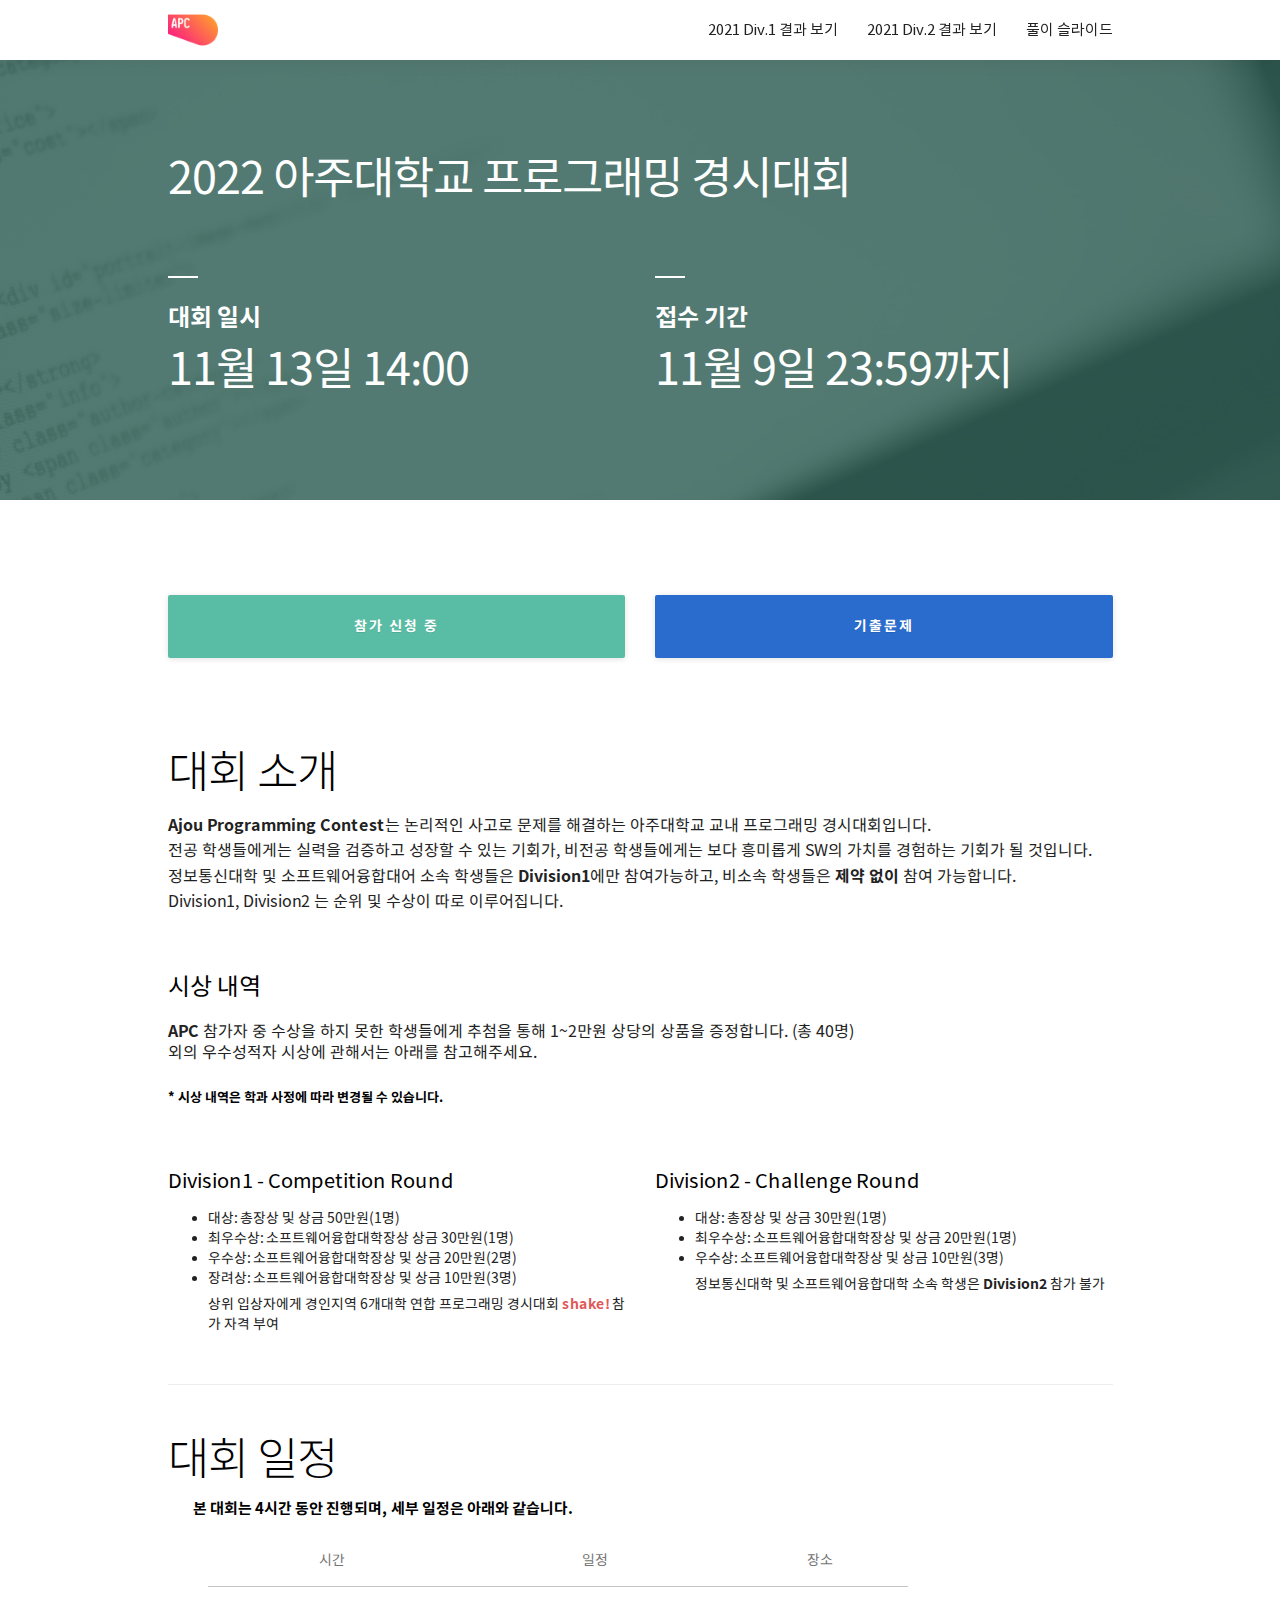
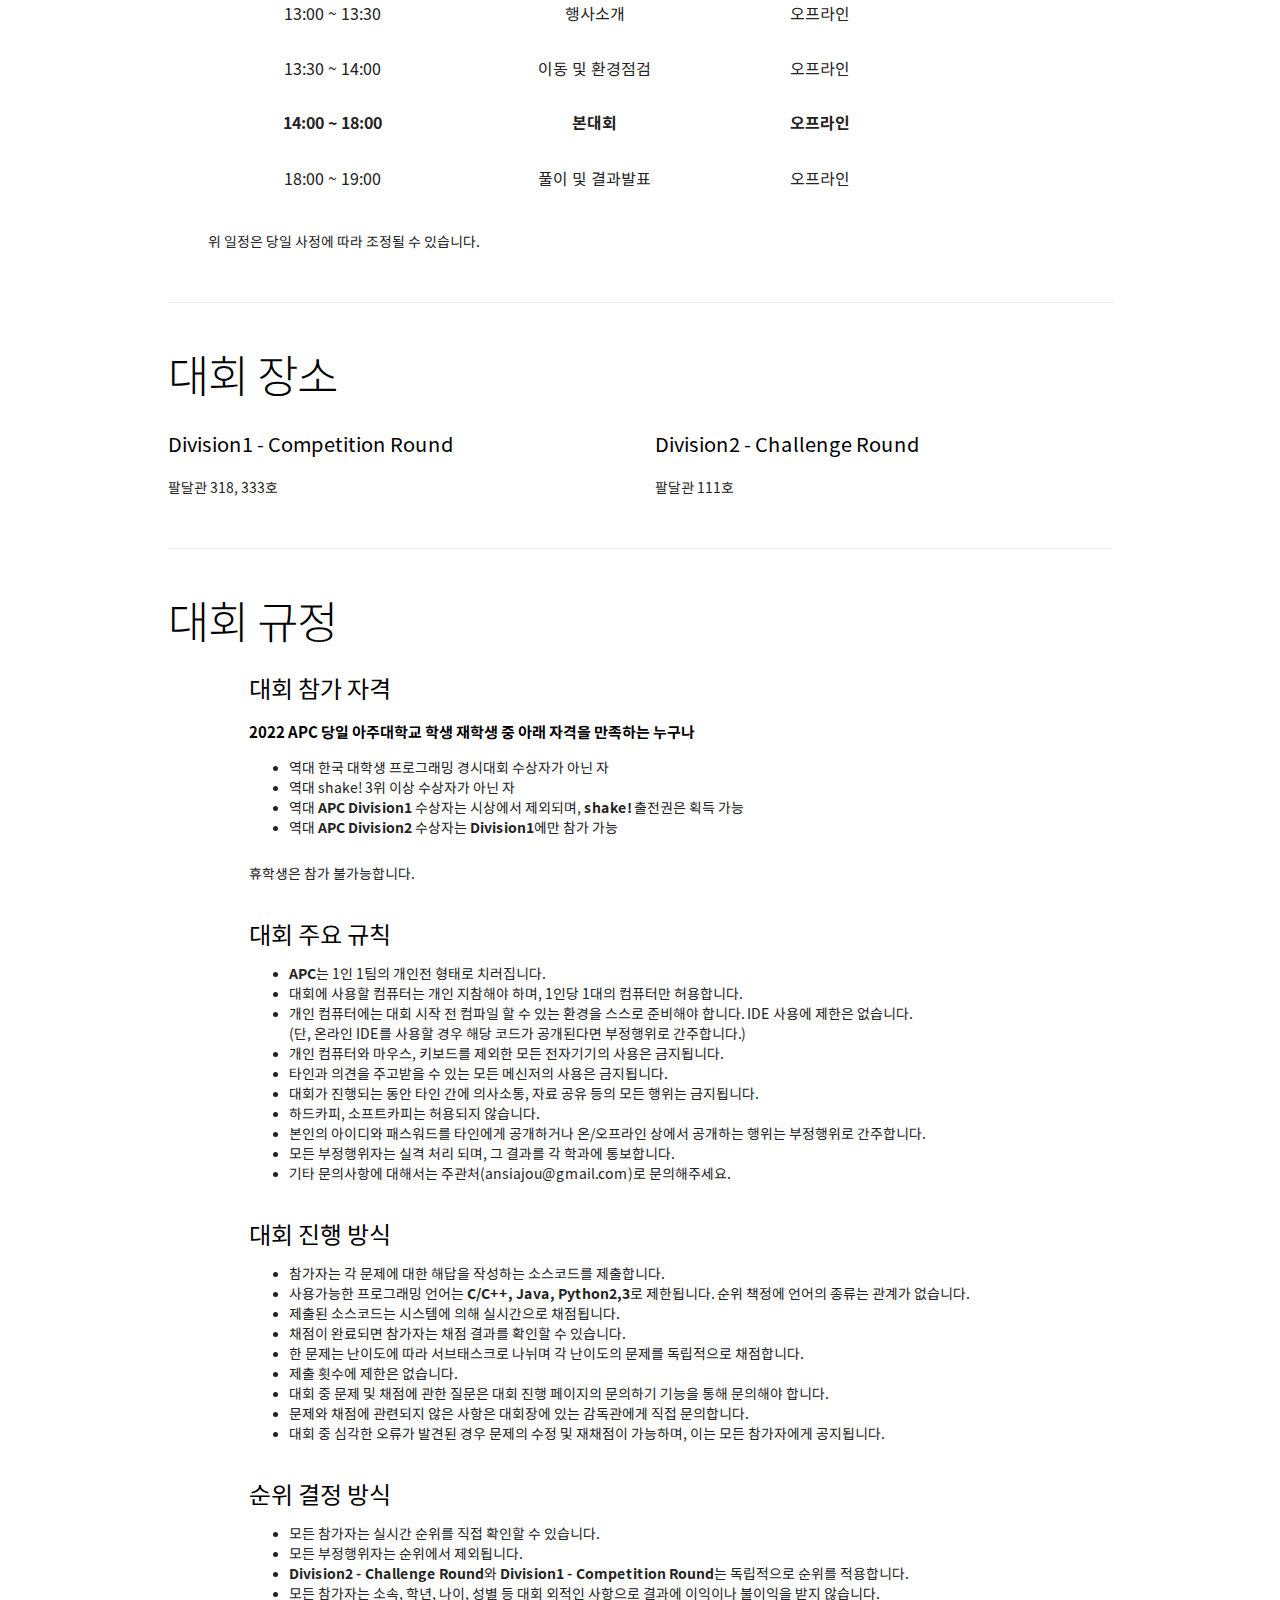
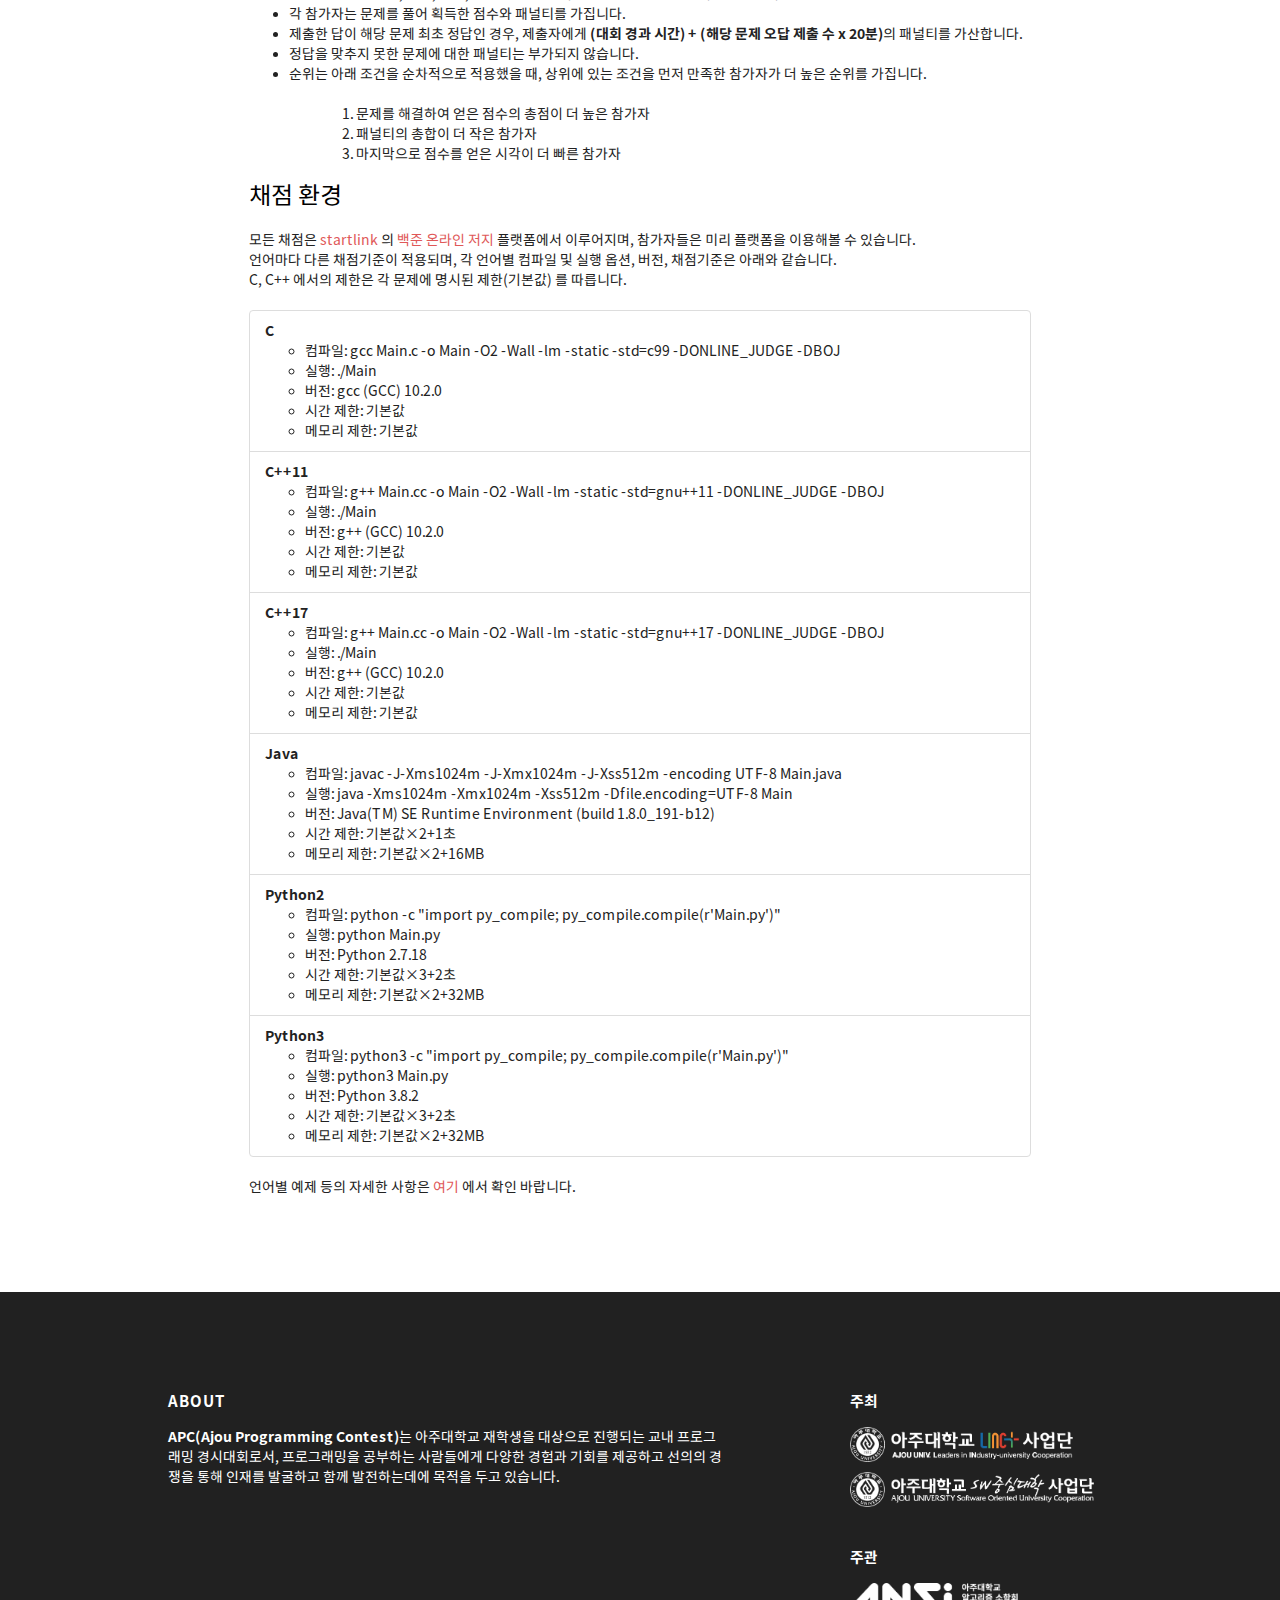
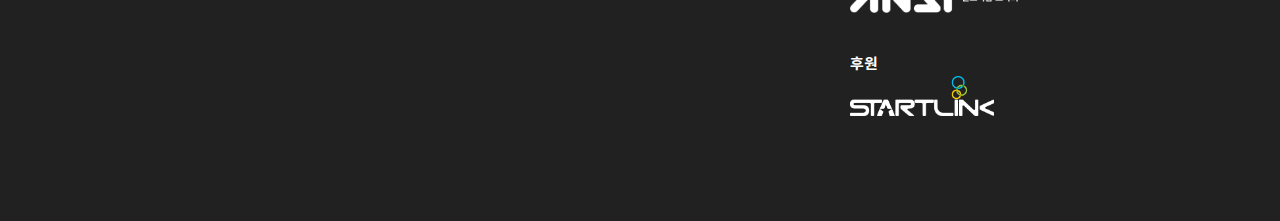
==== commit 94849920: "Added contest location" ====
--- a/apc/index.html
+++ b/apc/index.html
@@ -193,46 +193,65 @@
 
                         <h1 class="lighter">대회 일정</h1>
                         <div class="row">
-                        <ul>
-                            <h5>본 대회는 4시간 동안 진행되며, 세부 일정은 아래와 같습니다.</h5>
-                            <div class="container">
-                                <table class="table table-hover" id="cssTable" style="max-width:700px;">
-                                    <thead>
-                                        <tr>
-                                            <th>시간</th>
-                                            <th>일정</th>
-                                            <th>장소</th>
-                                        </tr>
-                                    </thead>
-                                    <tbody>
-                                        <tr>
-                                            <td>13:00 ~ 13:30</td>
-                                            <td>행사소개</td>
-                                            <td>오프라인</td>
-                                        </tr>
-                                        <tr>
-                                            <td>13:30 ~ 14:00</td>
-                                            <td>이동 및 환경점검</td>
-					                        <td>오프라인</td>
-                                        </tr>
-                                        <tr>
-                                            <td><strong>14:00 ~ 18:00</strong></td>
-                                            <td><strong>본대회</strong></td>
-                                            <td><strong>오프라인</strong></td>
-                                        </tr>
-                                        <tr>
-                                            <td>18:00 ~ 19:00</td>
-                                            <td>풀이 및 결과발표</td>
-                                            <td>오프라인</td>
-                                        </tr>
-                                    </tbody>
-                                </table>
+                            <ul>
+                                <h5>본 대회는 4시간 동안 진행되며, 세부 일정은 아래와 같습니다.</h5>
+                                <div class="container">
+                                    <table class="table table-hover" id="cssTable" style="max-width:700px;">
+                                        <thead>
+                                            <tr>
+                                                <th>시간</th>
+                                                <th>일정</th>
+                                                <th>장소</th>
+                                            </tr>
+                                        </thead>
+                                        <tbody>
+                                            <tr>
+                                                <td>13:00 ~ 13:30</td>
+                                                <td>행사소개</td>
+                                                <td>오프라인</td>
+                                            </tr>
+                                            <tr>
+                                                <td>13:30 ~ 14:00</td>
+                                                <td>이동 및 환경점검</td>
+					                            <td>오프라인</td>
+                                            </tr>
+                                            <tr>
+                                                <td><strong>14:00 ~ 18:00</strong></td>
+                                                <td><strong>본대회</strong></td>
+                                                <td><strong>오프라인</strong></td>
+                                            </tr>
+                                            <tr>
+                                                <td>18:00 ~ 19:00</td>
+                                                <td>풀이 및 결과발표</td>
+                                                <td>오프라인</td>
+                                            </tr>
+                                        </tbody>
+                                    </table>
+                                    <p>
+                                        위 일정은 당일 사정에 따라 조정될 수 있습니다. <br>
+                                    </p>
+                                </div>
+                            </ul>
+                        </div>
+
+                        <div class="space"></div>
+                        <hr/>
+                        <div class="space"></div>
+
+                        <h1 class="lighter">대회 장소</h1>
+                        <div class="row">
+                            <div class="col-sm-6">
+                                <h4>Division1 - Competition Round</h4>
                                 <p>
-                                    위 일정은 당일 사정에 따라 조정될 수 있습니다. <br>
-                                    <strong>(오프라인 장소 추후 공지 예정)</strong>
+                                    팔달관 318, 333호
                                 </p>
                             </div>
-                        </ul>
+                            <div class="col-sm-6">
+                                <h4>Division2 - Challenge Round</h4>
+                                <p>
+                                    팔달관 111호
+                                </p>
+                            </div>
                         </div>
 
                         <div class="space"></div>
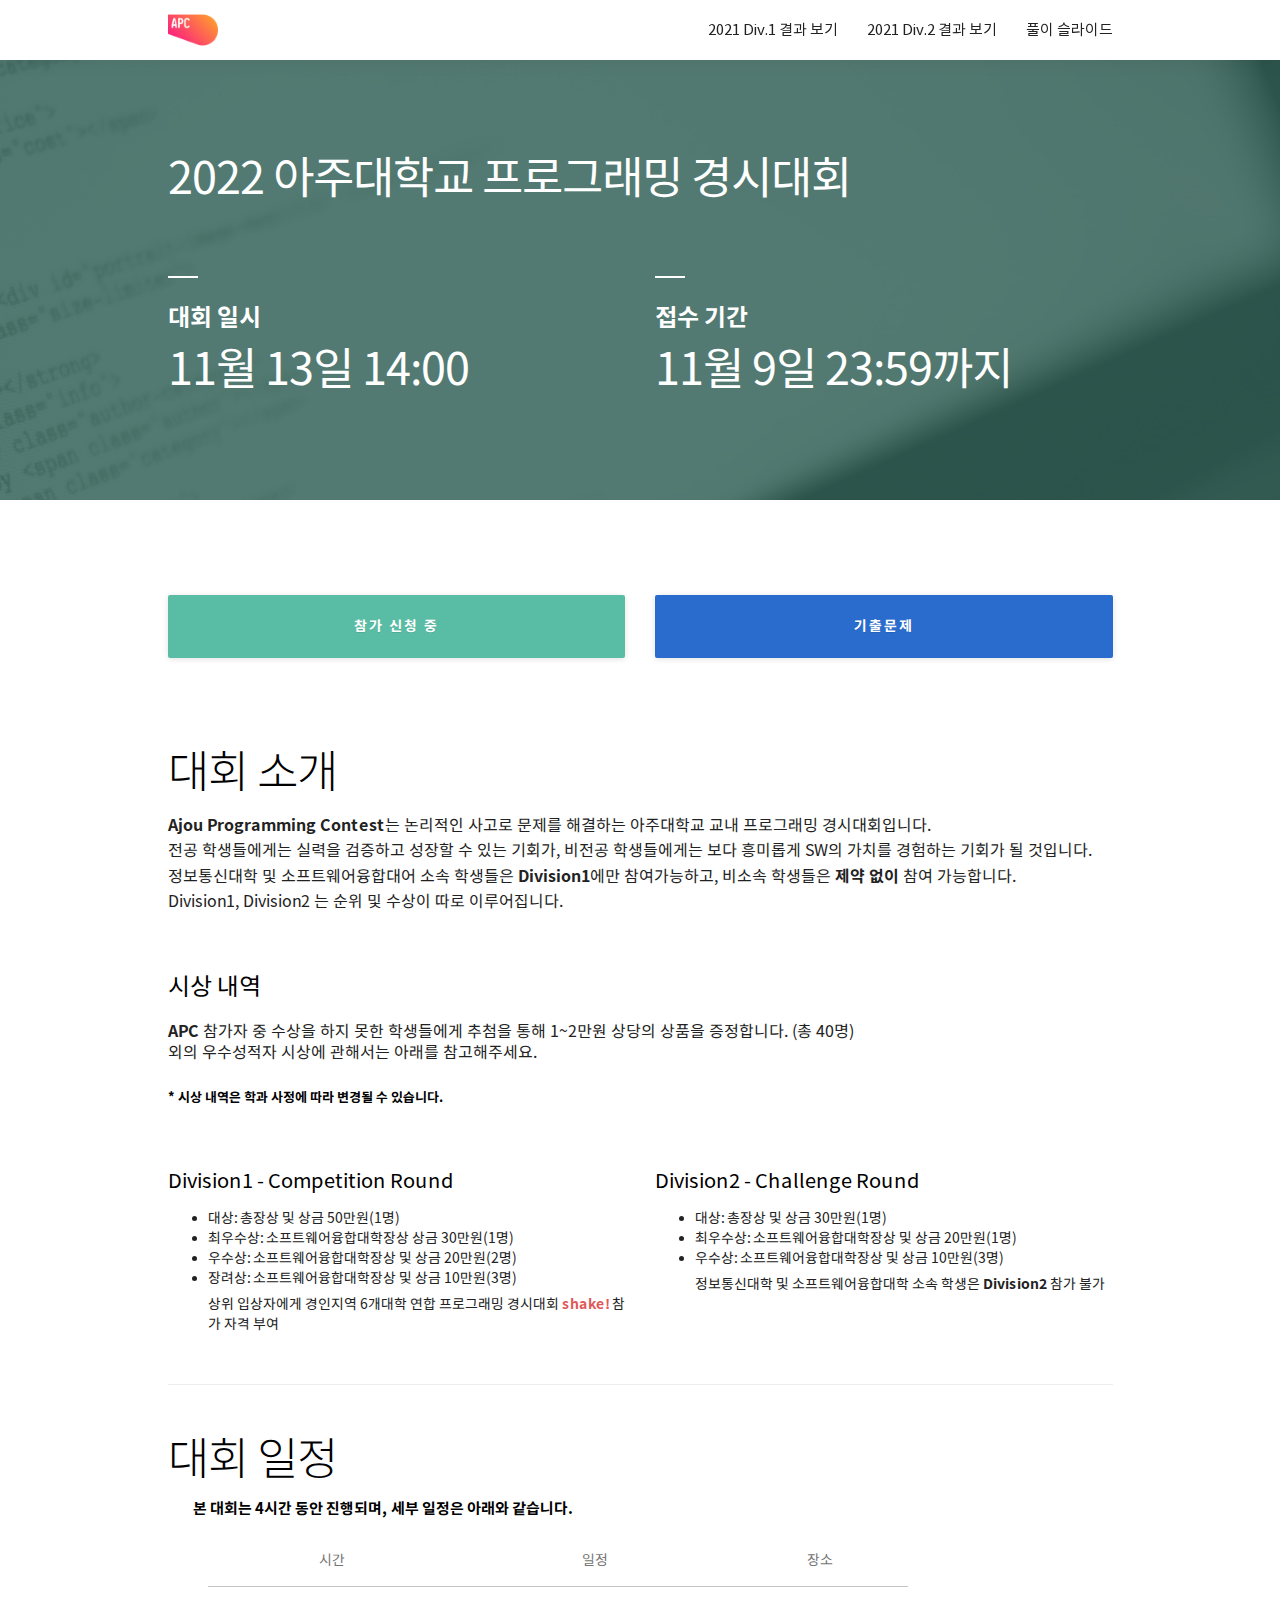
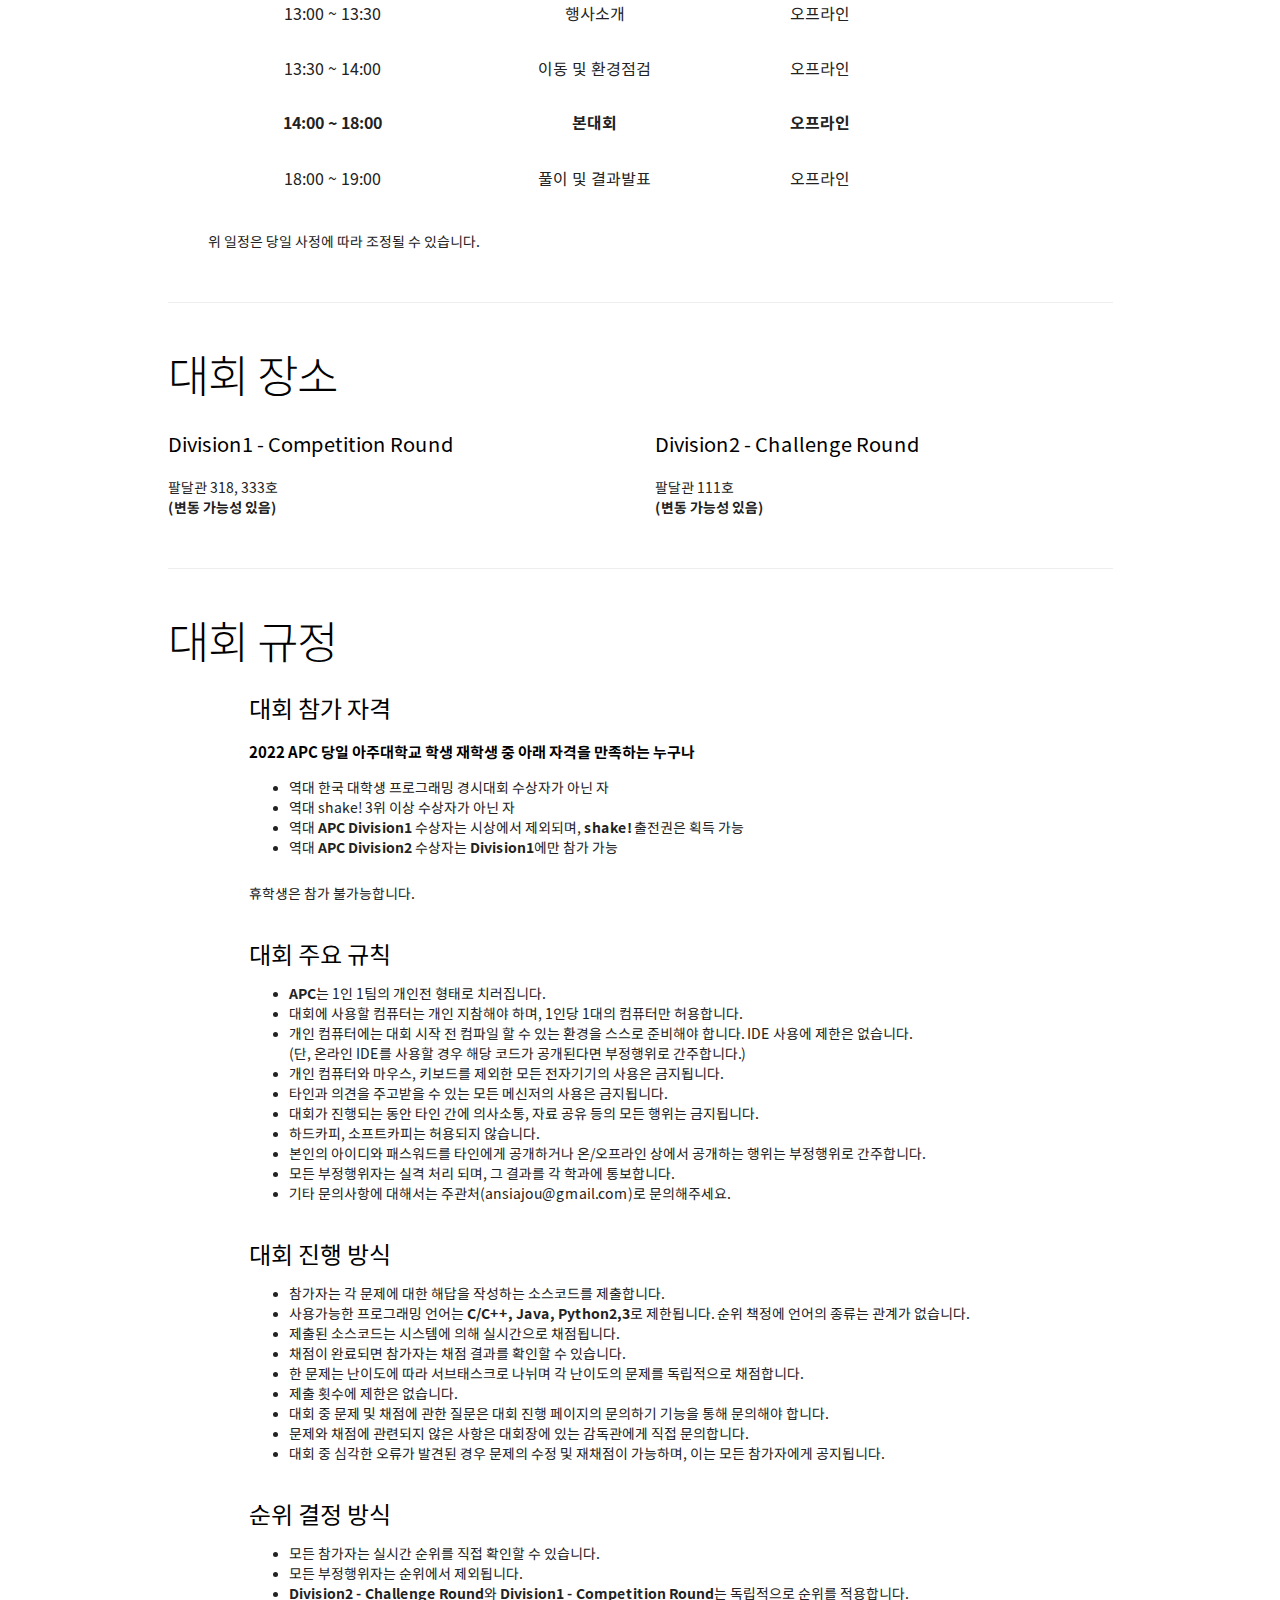
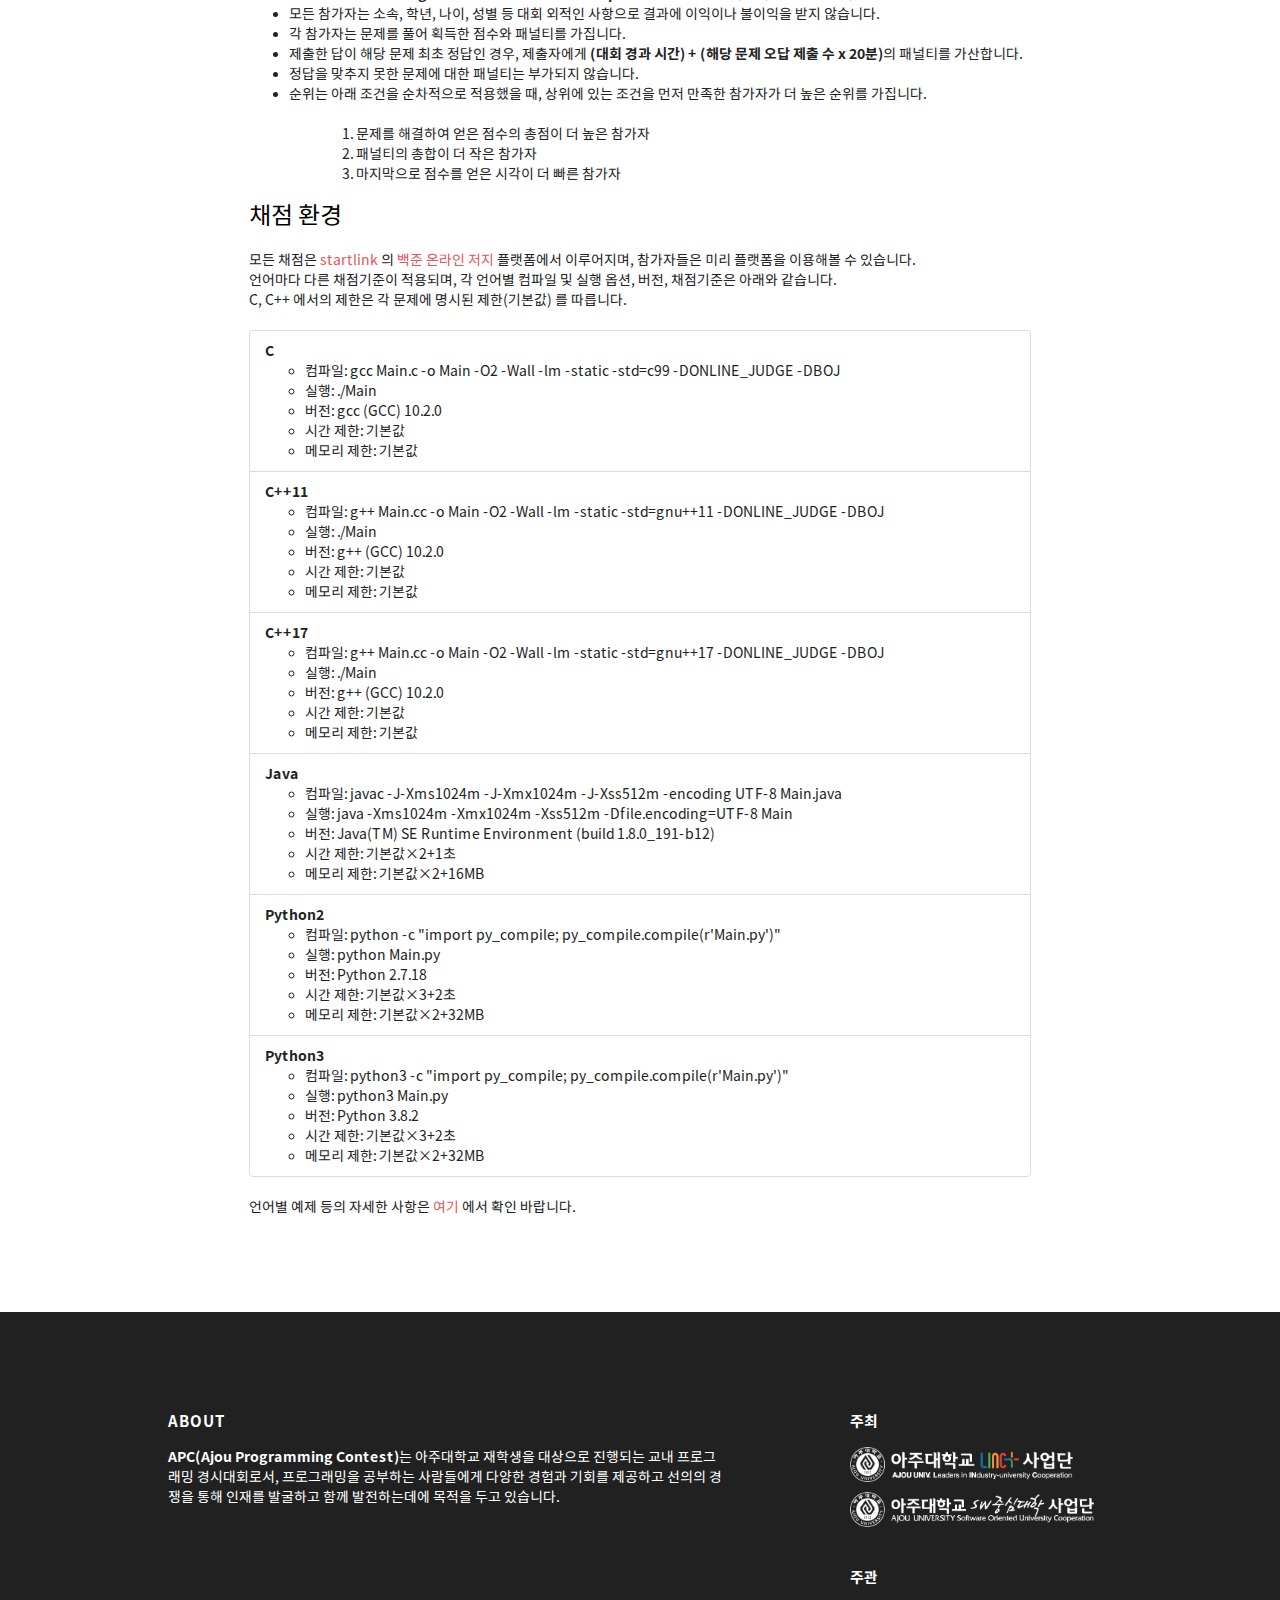
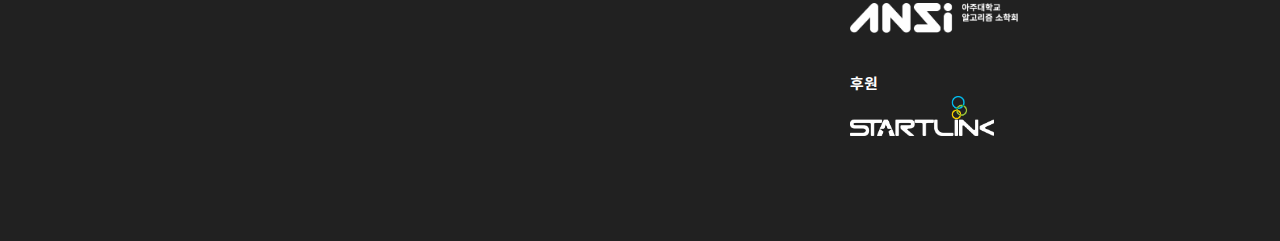
==== commit 71b793e3: "Updated contest location info" ====
--- a/apc/index.html
+++ b/apc/index.html
@@ -243,13 +243,15 @@
                             <div class="col-sm-6">
                                 <h4>Division1 - Competition Round</h4>
                                 <p>
-                                    팔달관 318, 333호
+                                    팔달관 318, 333호<br>
+                                    <strong>(변동 가능성 있음)</strong>
                                 </p>
                             </div>
                             <div class="col-sm-6">
                                 <h4>Division2 - Challenge Round</h4>
                                 <p>
-                                    팔달관 111호
+                                    팔달관 111호<br>
+                                    <strong>(변동 가능성 있음)</strong>
                                 </p>
                             </div>
                         </div>
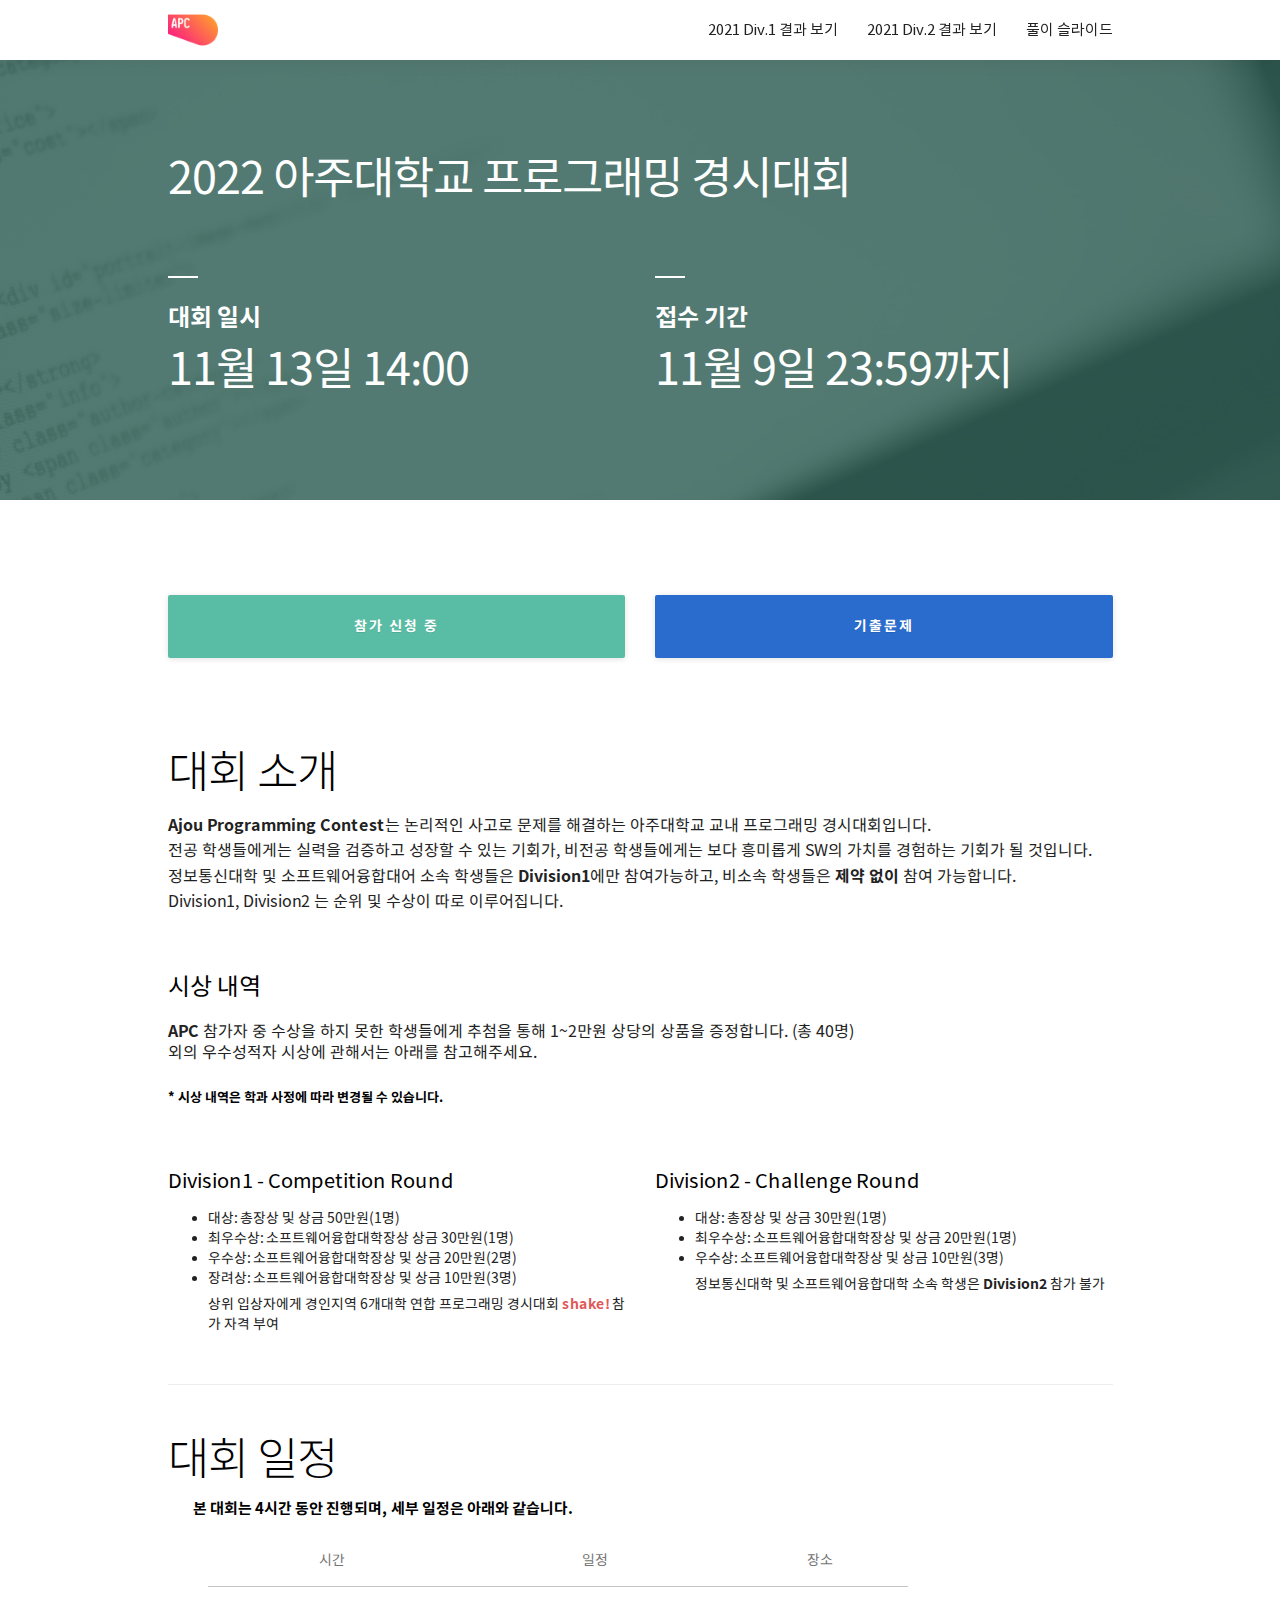
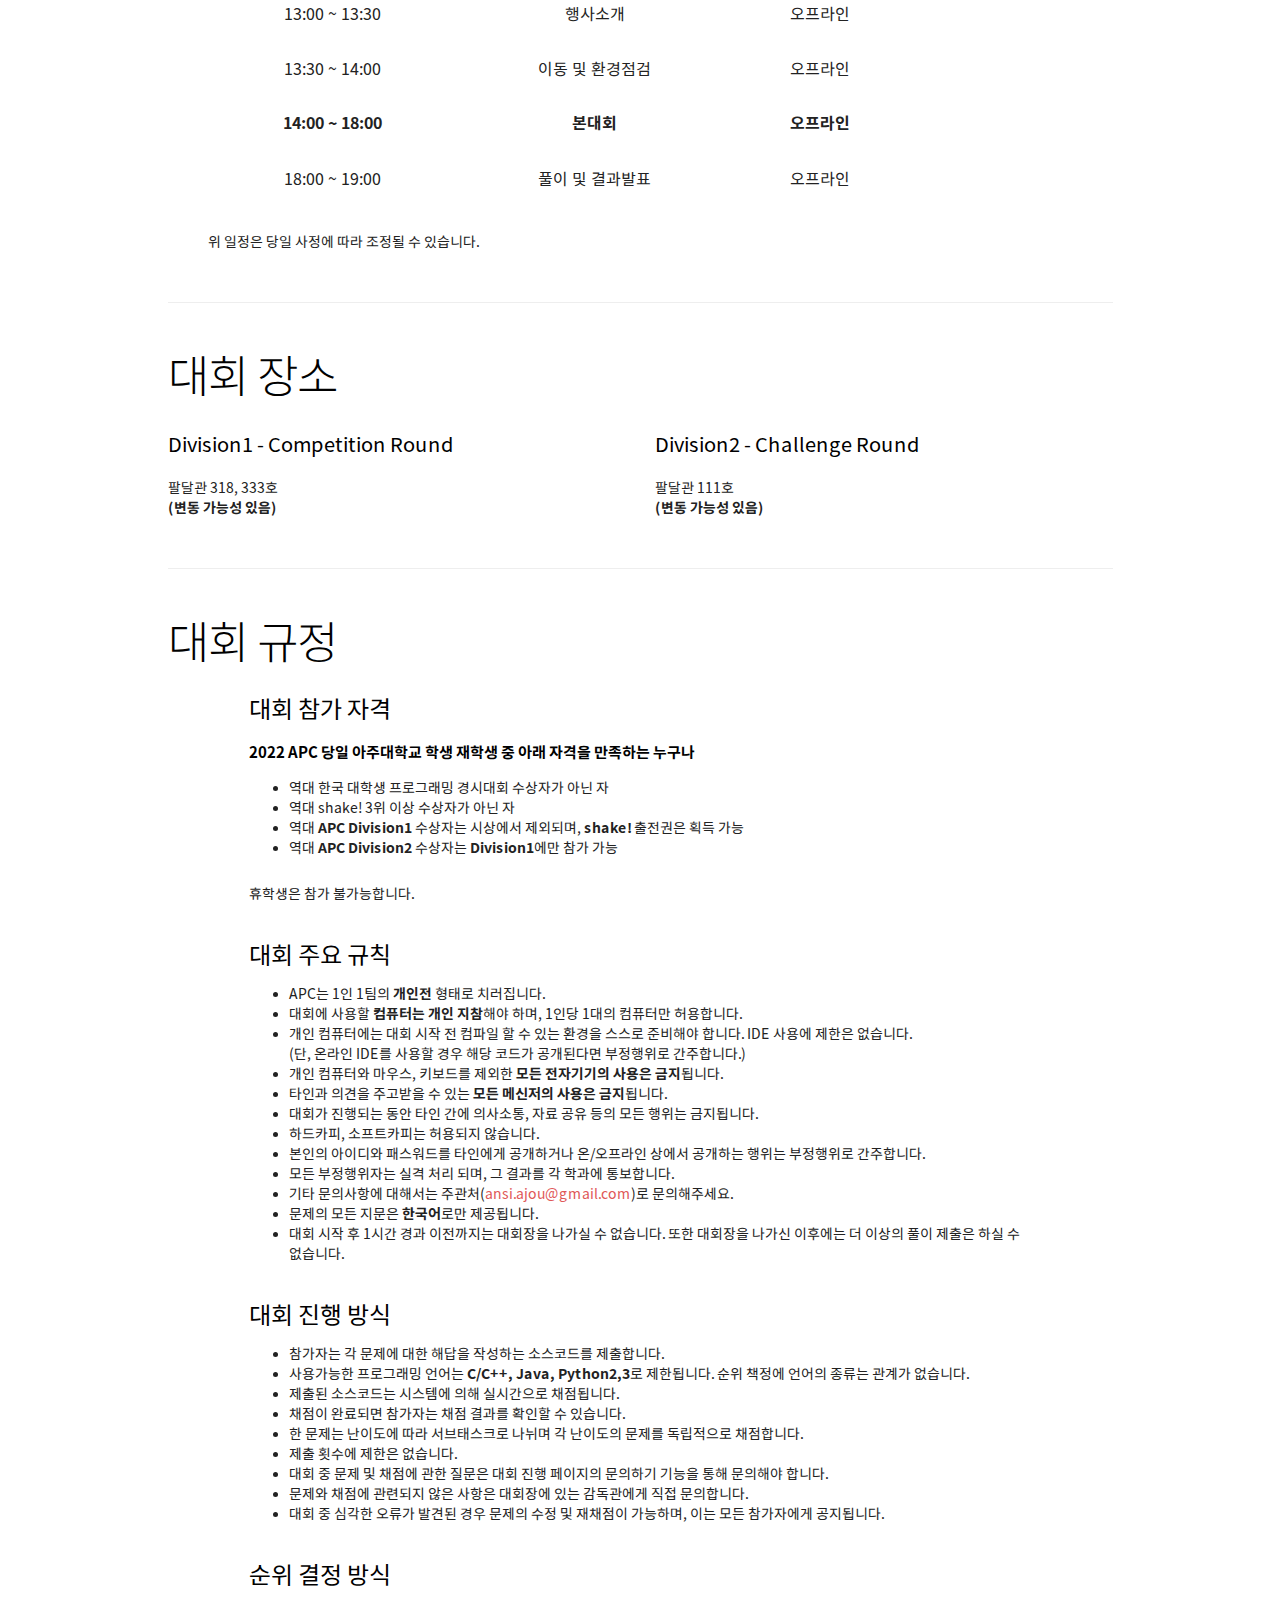
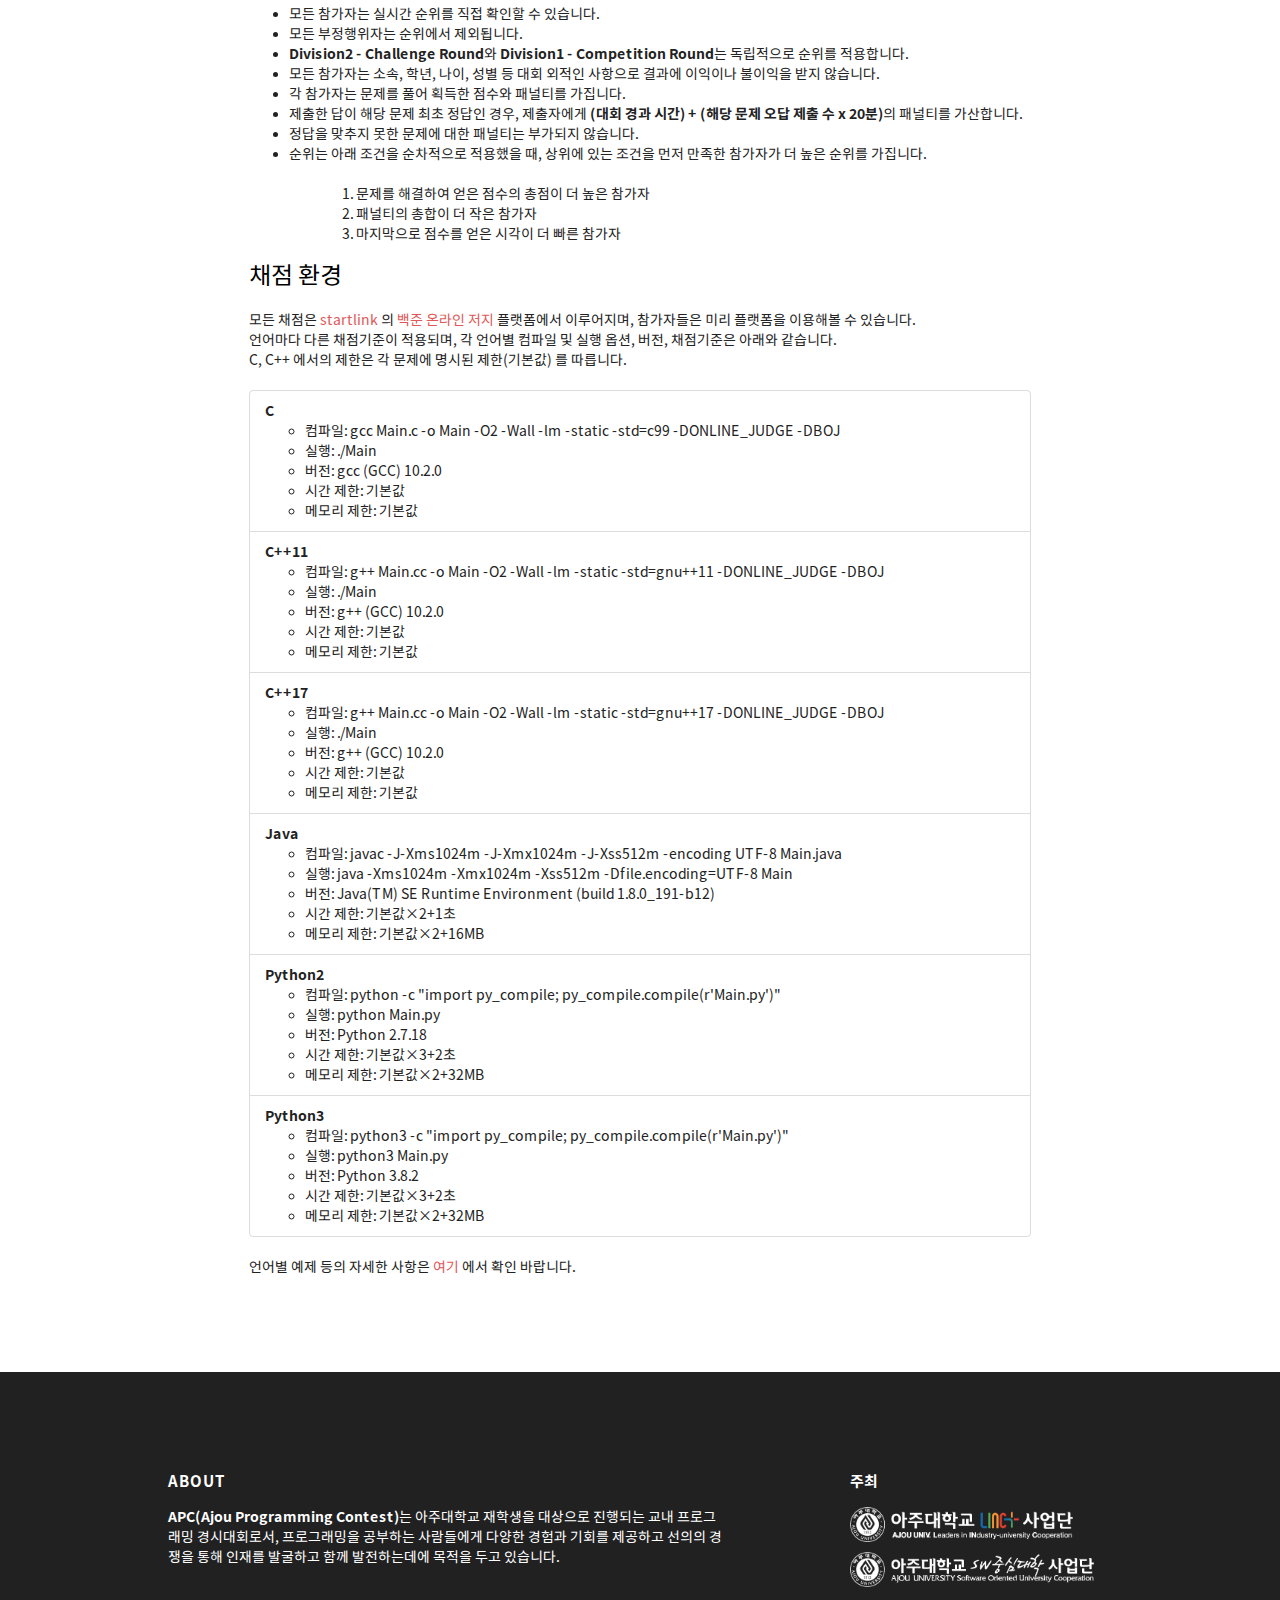
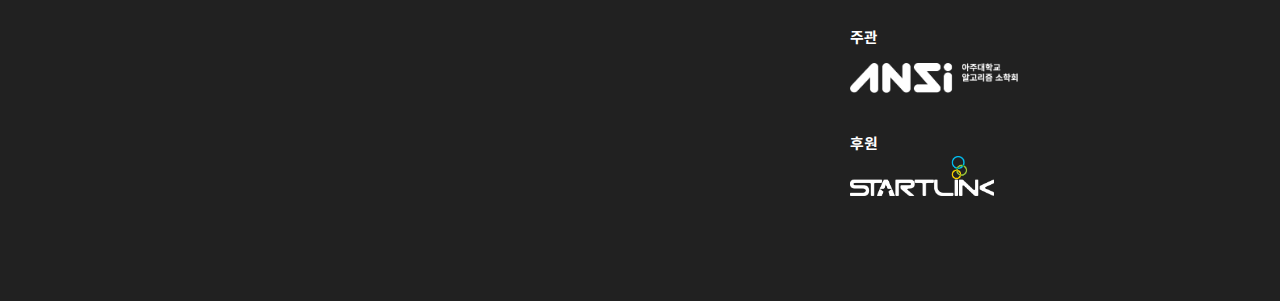
==== commit f5516fd4: "Updated rules" ====
--- a/apc/index.html
+++ b/apc/index.html
@@ -278,31 +278,21 @@
 
                                 <h3>대회 주요 규칙</h3>
                                 <ul>
-                                    <li>
-                                        <strong>APC</strong>는 1인 1팀의 개인전 형태로 치러집니다.</li>
-                                    <!-- <li>
-                                        <strong>본 대회는 온라인으로 진행되며, 참가자 전원은 대회 시간동안 zoom 어플리케이션을 통해 본인의 모습을 생중계 해야 합니다.</strong><a href="https://drive.google.com/file/d/1aoWj-KhGFc1uaghuiDzoojZ8omad6Imo/view?usp=sharing"> (zoom을 이용한 참가 가이드)</a></li> -->
-                                    <li>
-                                        대회에 사용할 컴퓨터는 개인 지참해야 하며, 1인당 1대의 컴퓨터만 허용합니다.</li>
-                                    <li>
-					                    개인 컴퓨터에는 대회 시작 전 컴파일 할 수 있는 환경을 스스로 준비해야 합니다. IDE 사용에 제한은 없습니다.<br>
+                                    <li>APC는 1인 1팀의 <strong>개인전</strong> 형태로 치러집니다.</li>
+                                    <!-- <li><strong>본 대회는 온라인으로 진행되며, 참가자 전원은 대회 시간동안 zoom 어플리케이션을 통해 본인의 모습을 생중계 해야 합니다.</strong><a href="https://drive.google.com/file/d/1aoWj-KhGFc1uaghuiDzoojZ8omad6Imo/view?usp=sharing"> (zoom을 이용한 참가 가이드)</a></li> -->
+                                    <li>대회에 사용할 <strong>컴퓨터는 개인 지참</strong>해야 하며, 1인당 1대의 컴퓨터만 허용합니다.</li>
+                                    <li>개인 컴퓨터에는 대회 시작 전 컴파일 할 수 있는 환경을 스스로 준비해야 합니다. IDE 사용에 제한은 없습니다.<br>
                                         (단, 온라인 IDE를 사용할 경우 해당 코드가 공개된다면 부정행위로 간주합니다.)</li>
-                                    <li>
-                                        개인 컴퓨터와 마우스, 키보드를 제외한 모든 전자기기의 사용은 금지됩니다.</li>
-                                    <li>
-				   	                    타인과 의견을 주고받을 수 있는 모든 메신저의 사용은 금지됩니다.</li>
-                                    <li>
-                                        대회가 진행되는 동안 타인 간에 의사소통, 자료 공유 등의 모든 행위는 금지됩니다.</li>
-                                    <li>
-                                        하드카피, 소프트카피는 허용되지 않습니다.</li>
-                                    <!-- <li>
-					                    하드카피, 소프트카피의 사용이 허용됩니다. 단, 하드카피 및 소프트카피 사용 시 참조한 자료 정보의 출처를 주석으로 처리하여 코드에 적어야 합니다.</li> -->
-				                    <li>
-					                    본인의 아이디와 패스워드를 타인에게 공개하거나 온/오프라인 상에서 공개하는 행위는 부정행위로 간주합니다.</li>
-				                    <li>
-                                        모든 부정행위자는 실격 처리 되며, 그 결과를 각 학과에 통보합니다.</li>
-                                    <li>
-                                        기타 문의사항에 대해서는 주관처(ansiajou@gmail.com)로 문의해주세요.</li>
+                                    <li>개인 컴퓨터와 마우스, 키보드를 제외한 <strong>모든 전자기기의 사용은 금지</strong>됩니다.</li>
+                                    <li>타인과 의견을 주고받을 수 있는 <strong>모든 메신저의 사용은 금지</strong>됩니다.</li>
+                                    <li>대회가 진행되는 동안 타인 간에 의사소통, 자료 공유 등의 모든 행위는 금지됩니다.</li>
+                                    <li>하드카피, 소프트카피는 허용되지 않습니다.</li>
+                                    <!-- <li>하드카피, 소프트카피의 사용이 허용됩니다. 단, 하드카피 및 소프트카피 사용 시 참조한 자료 정보의 출처를 주석으로 처리하여 코드에 적어야 합니다.</li> -->
+				                    <li>본인의 아이디와 패스워드를 타인에게 공개하거나 온/오프라인 상에서 공개하는 행위는 부정행위로 간주합니다.</li>
+				                    <li>모든 부정행위자는 실격 처리 되며, 그 결과를 각 학과에 통보합니다.</li>
+                                    <li>기타 문의사항에 대해서는 주관처(<a href="mailto:ansi.ajou@gmail.com">ansi.ajou@gmail.com</a>)로 문의해주세요.</li>
+                                    <li>문제의 모든 지문은 <strong>한국어</strong>로만 제공됩니다.</li>
+                                    <li>대회 시작 후 1시간 경과 이전까지는 대회장을 나가실 수 없습니다. 또한 대회장을 나가신 이후에는 더 이상의 풀이 제출은 하실 수 없습니다.</li>
                                 </ul>
 
                                 <h3>대회 진행 방식</h3>
@@ -312,8 +302,7 @@
                                     <li>제출된 소스코드는 시스템에 의해 실시간으로 채점됩니다.</li>
                                     <li>채점이 완료되면 참가자는 채점 결과를 확인할 수 있습니다.</li>
                                     <li>한 문제는 난이도에 따라 서브태스크로 나뉘며 각 난이도의 문제를 독립적으로 채점합니다.</li>
-                                    <li>제출 횟수에 제한은 없습니다.
-                                    </li>
+                                    <li>제출 횟수에 제한은 없습니다.</li>
                                     <li>대회 중 문제 및 채점에 관한 질문은 대회 진행 페이지의 문의하기 기능을 통해 문의해야 합니다.</li>
                                     <li>문제와 채점에 관련되지 않은 사항은 대회장에 있는 감독관에게 직접 문의합니다.</li>
                                     <li>대회 중 심각한 오류가 발견된 경우 문제의 수정 및 재채점이 가능하며, 이는 모든 참가자에게 공지됩니다.</li>
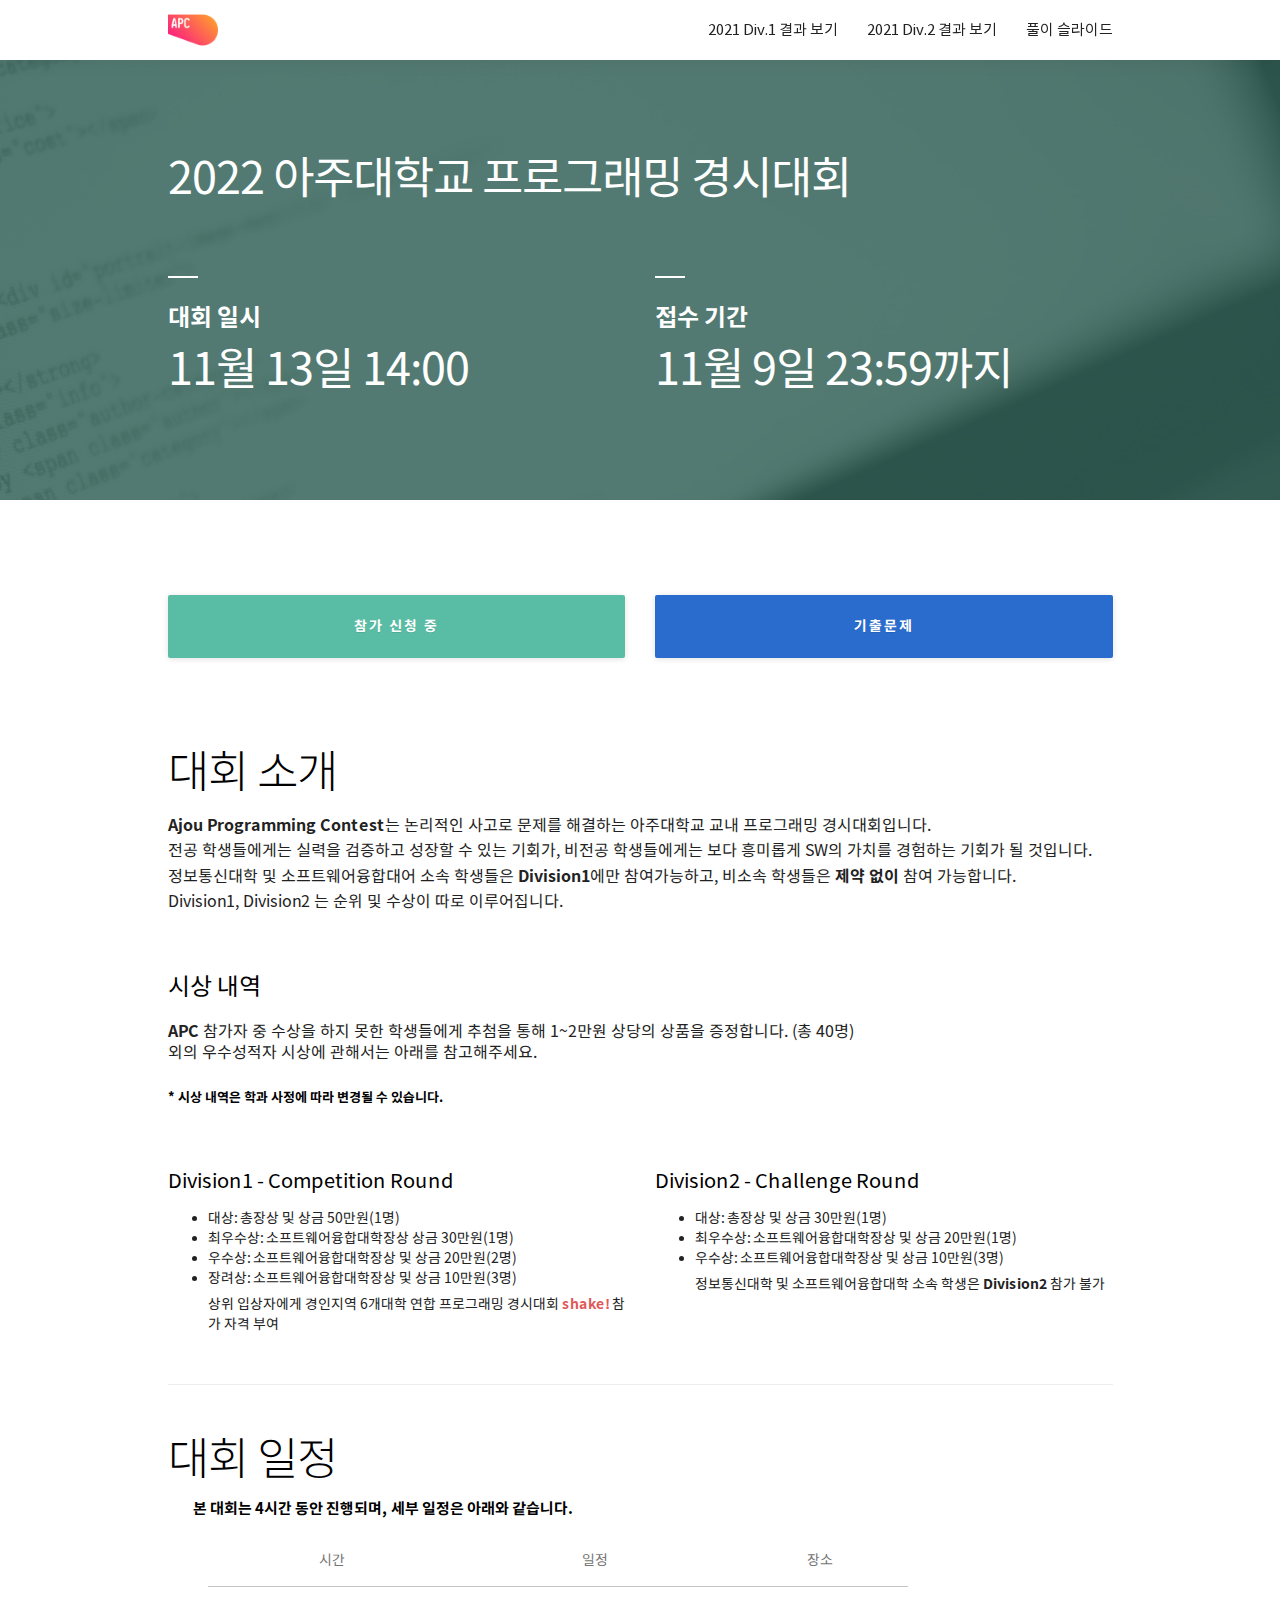
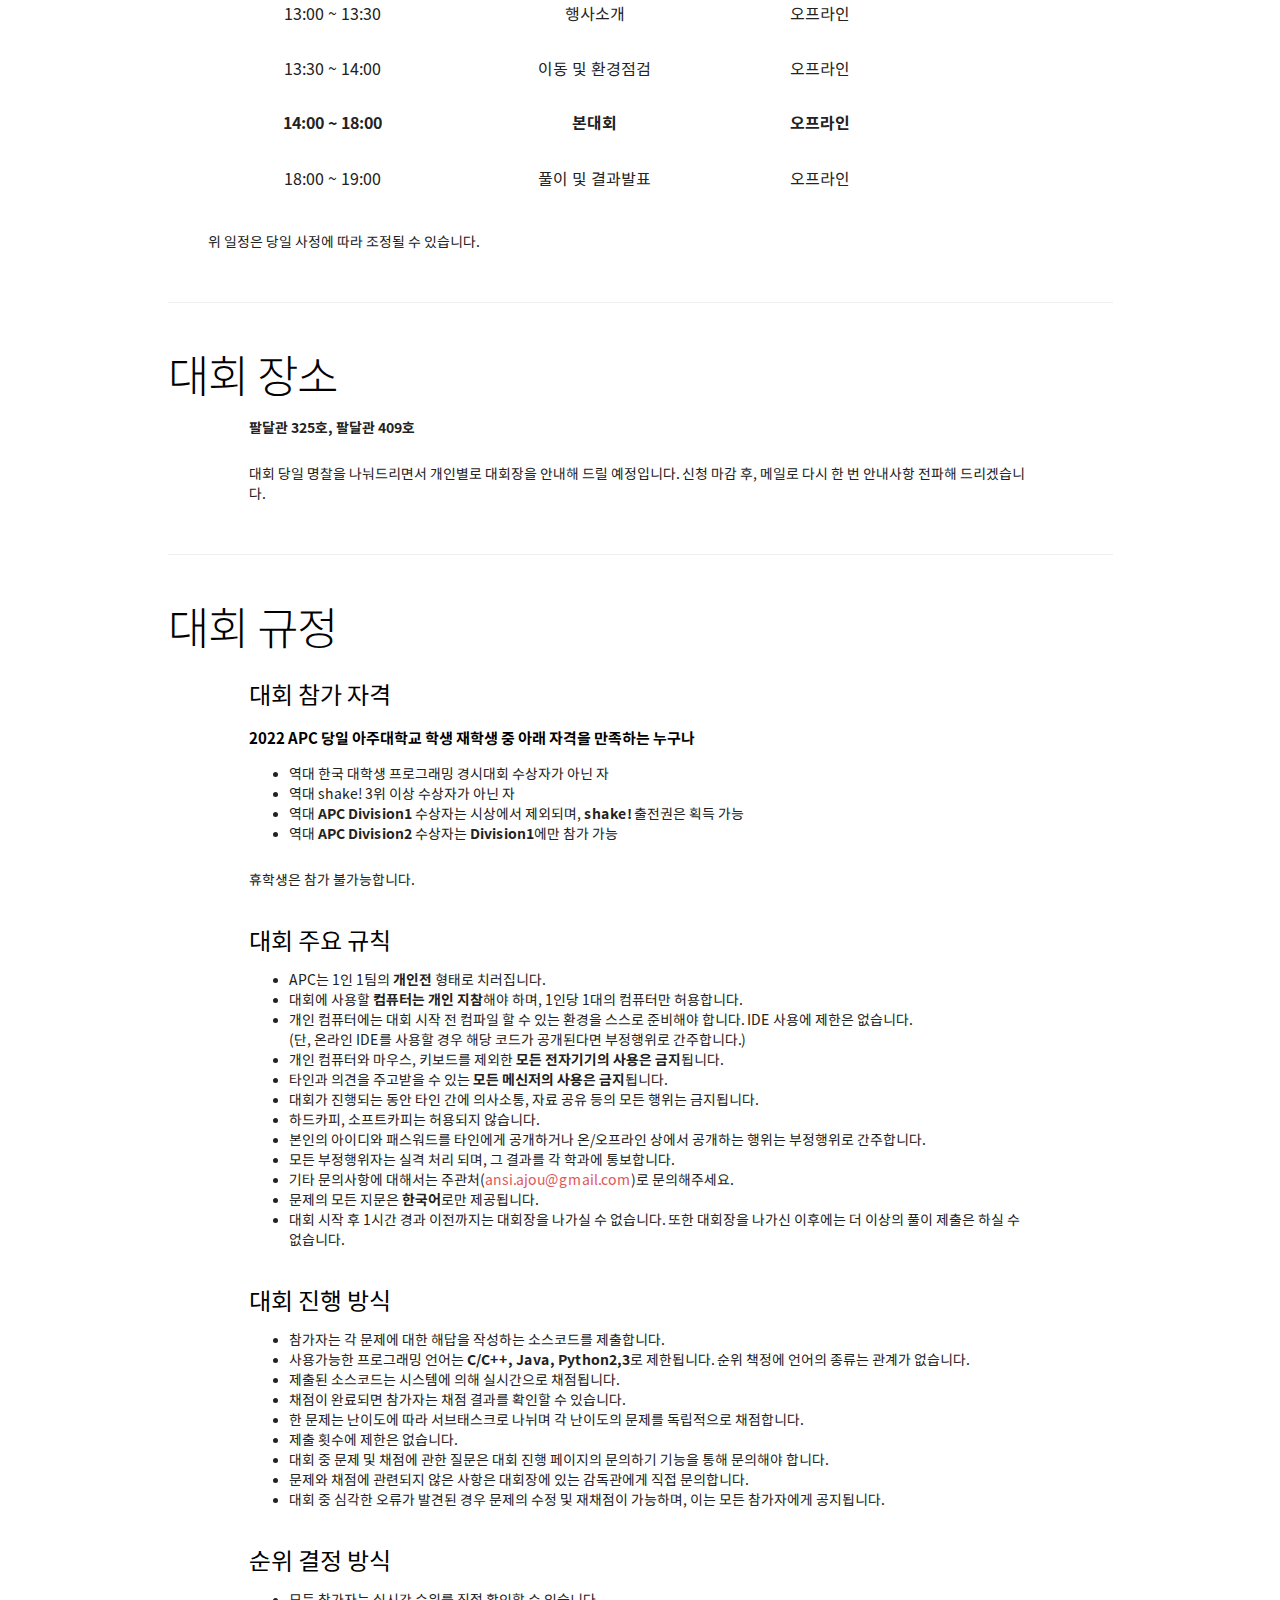
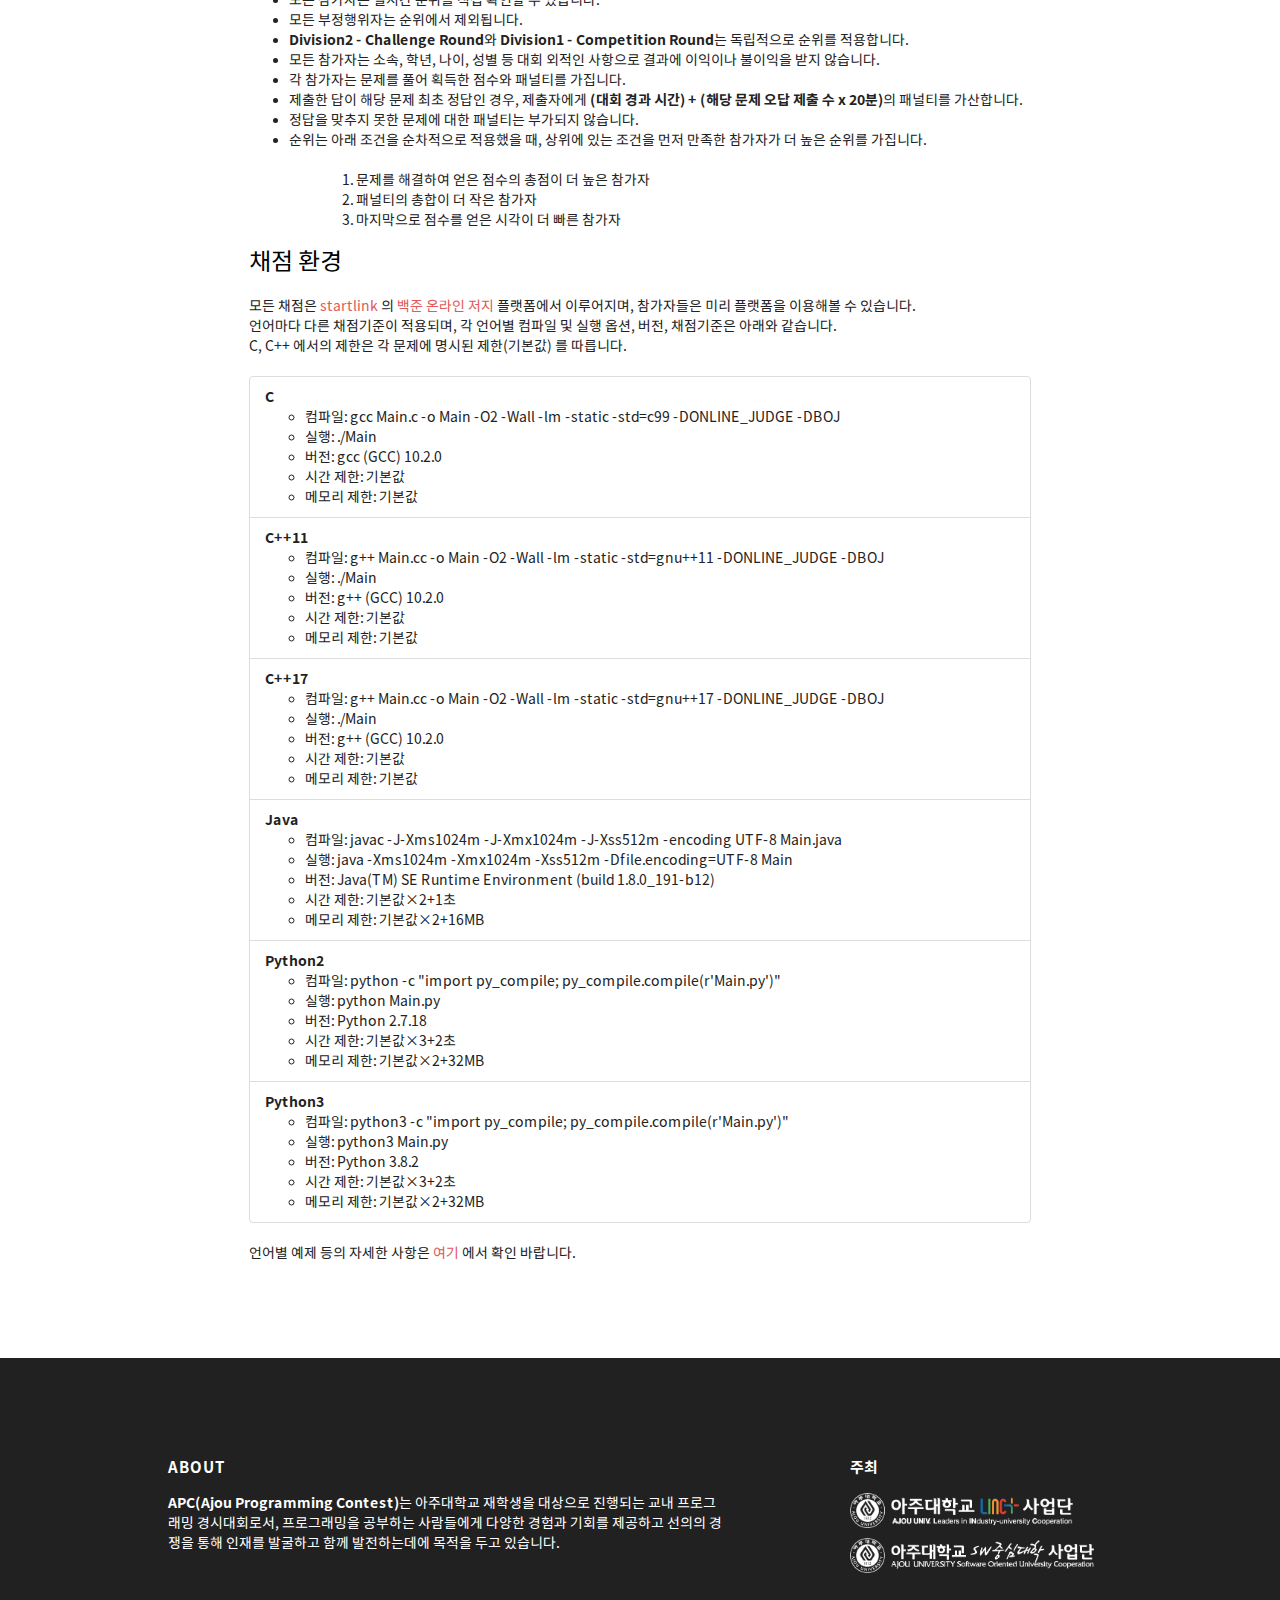
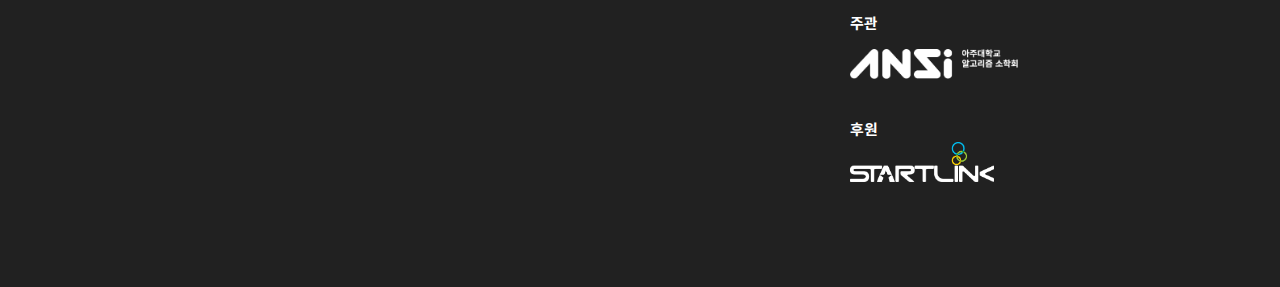
==== commit bb25c418: "Updated" ====
--- a/apc/index.html
+++ b/apc/index.html
@@ -240,7 +240,16 @@
 
                         <h1 class="lighter">대회 장소</h1>
                         <div class="row">
-                            <div class="col-sm-6">
+                            <div class="col-md-10 col-md-offset-1">
+                                <p>
+                                    <strong>팔달관 325호, 팔달관 409호</strong>
+                                </p>
+                                <p>
+                                    대회 당일 명찰을 나눠드리면서 개인별로 대회장을 안내해 드릴 예정입니다.
+                                    신청 마감 후, 메일로 다시 한 번 안내사항 전파해 드리겠습니다.
+                                </p>
+                            </div>
+                            <!-- <div class="col-sm-6">
                                 <h4>Division1 - Competition Round</h4>
                                 <p>
                                     팔달관 318, 333호<br>
@@ -253,7 +262,7 @@
                                     팔달관 111호<br>
                                     <strong>(변동 가능성 있음)</strong>
                                 </p>
-                            </div>
+                            </div> -->
                         </div>
 
                         <div class="space"></div>
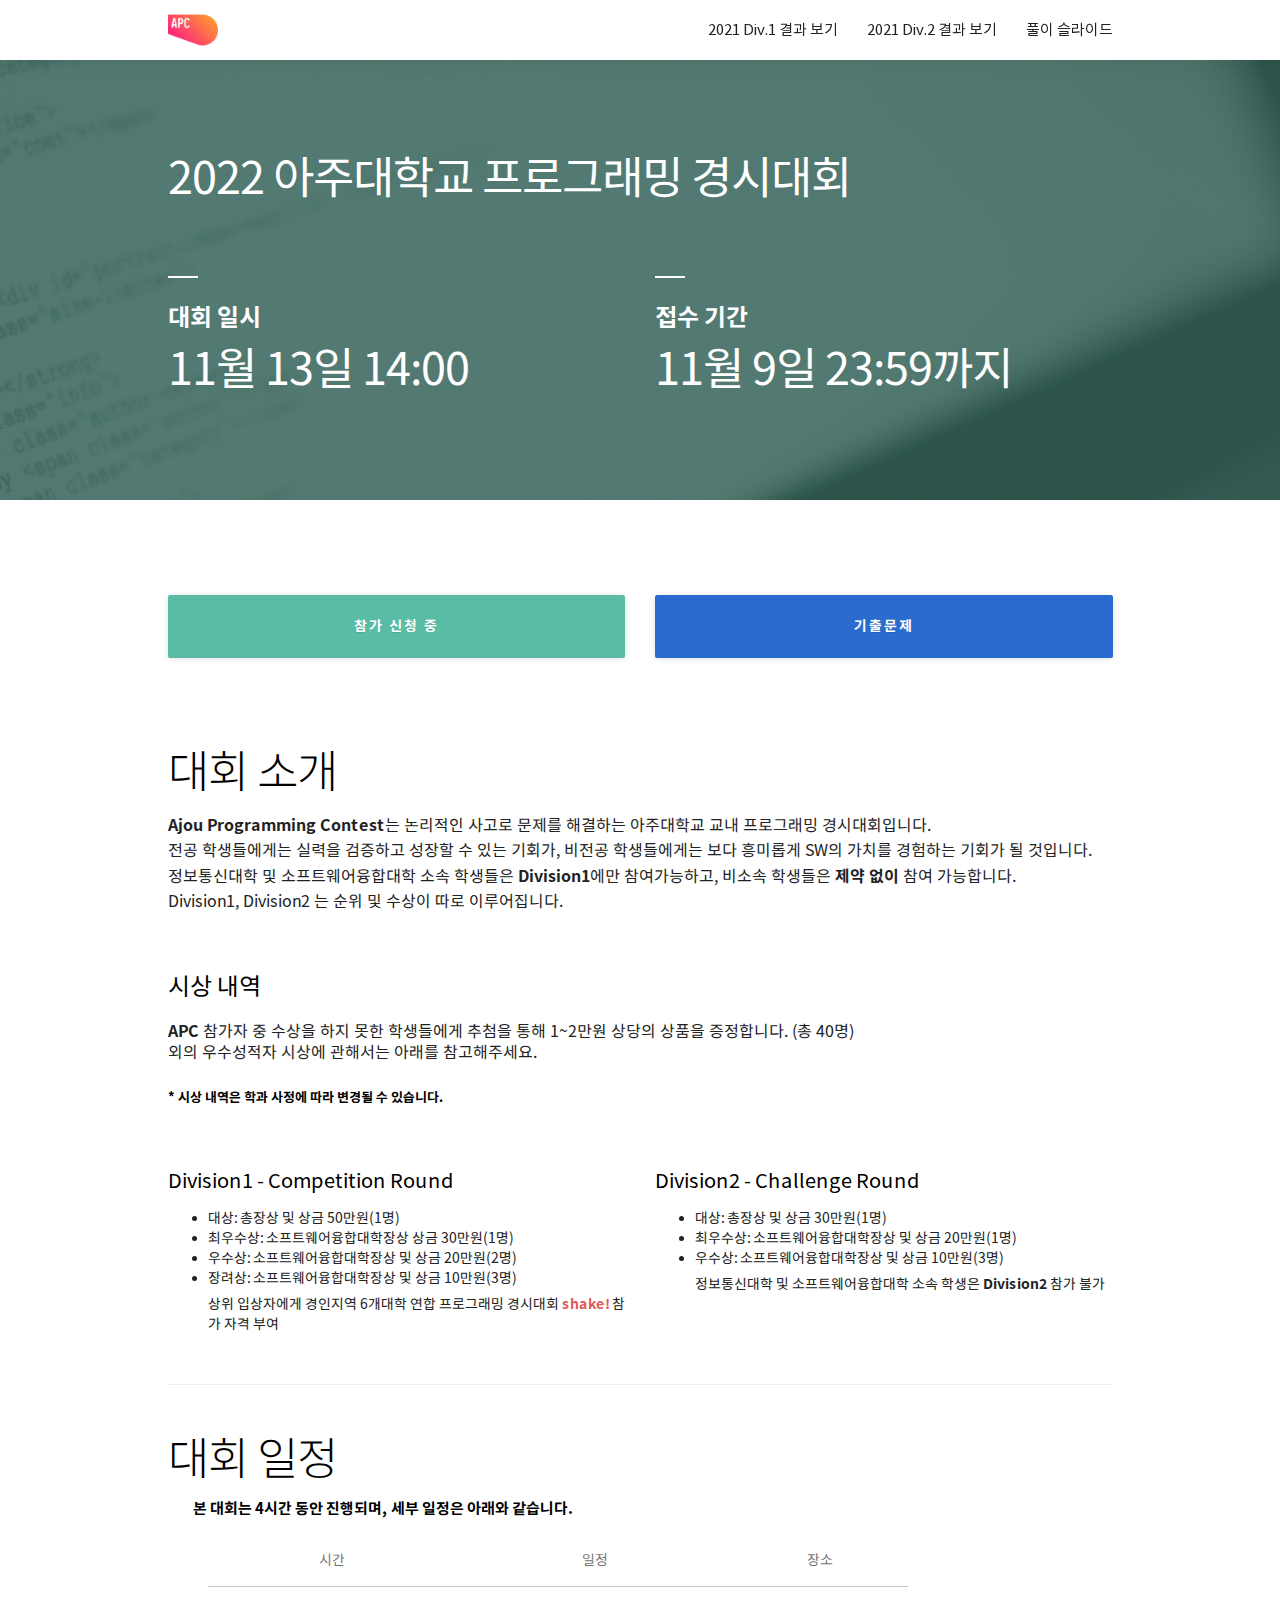
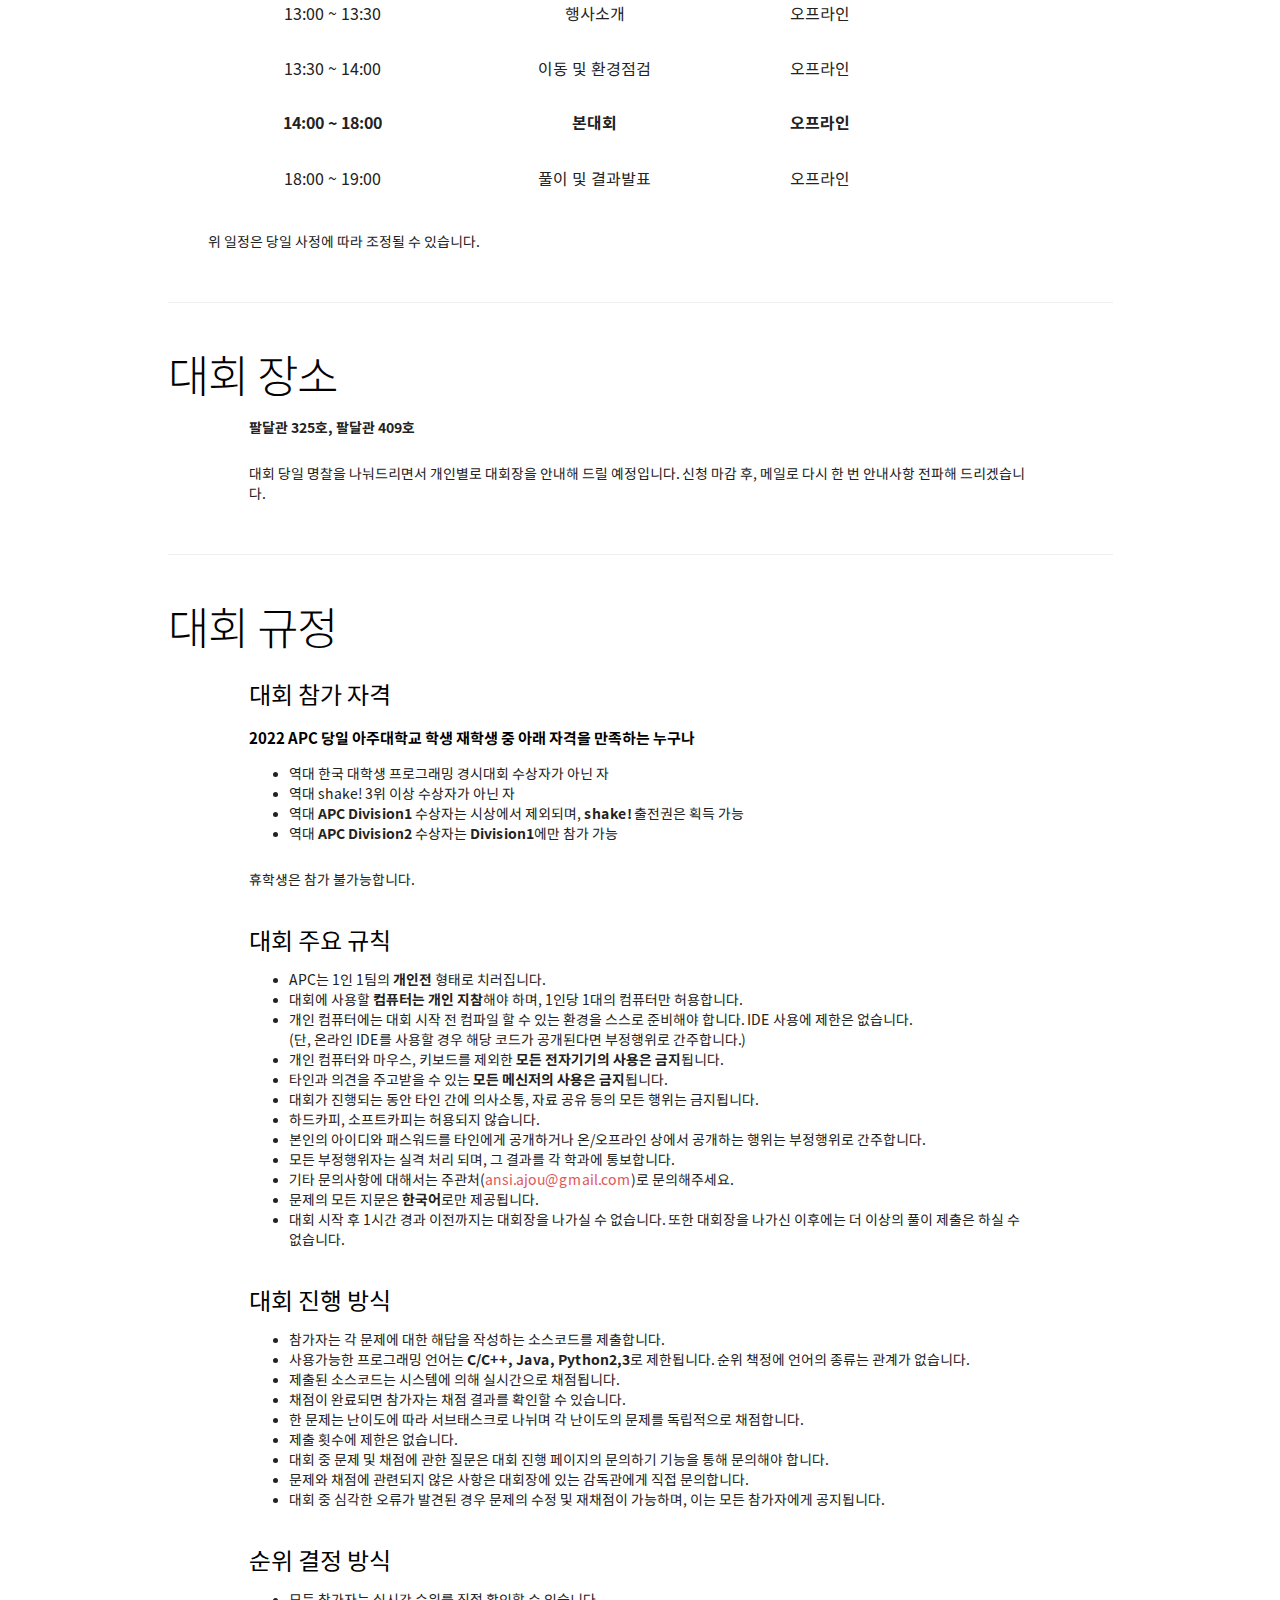
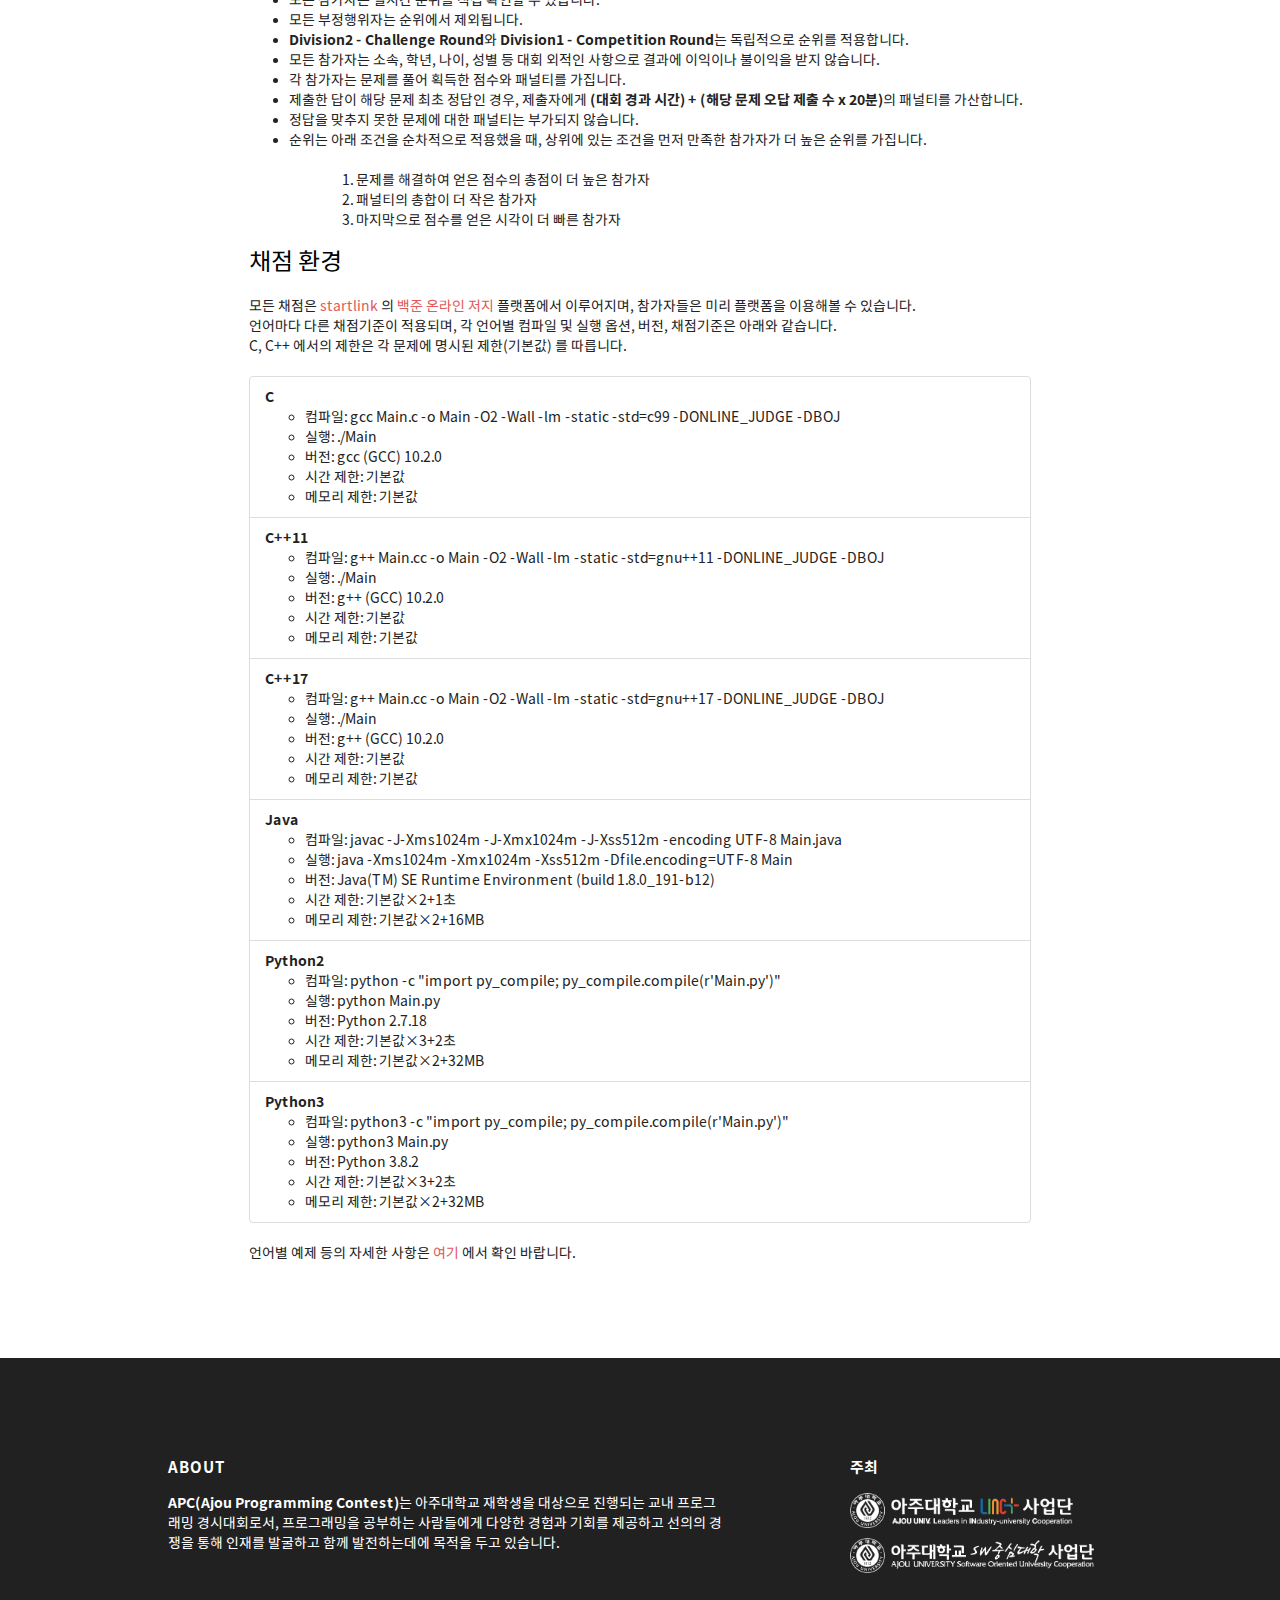
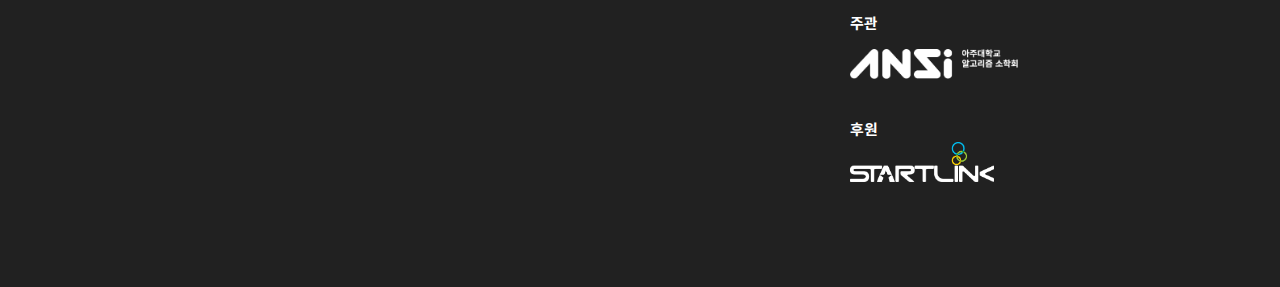
==== commit a52be7c5: "Fixed typos" ====
--- a/apc/index.html
+++ b/apc/index.html
@@ -153,7 +153,7 @@
                         <p class="lead">
                             <strong>Ajou Programming Contest</strong>는 논리적인 사고로 문제를 해결하는 아주대학교 교내 프로그래밍 경시대회입니다.
                             <br>전공 학생들에게는 실력을 검증하고 성장할 수 있는 기회가, 비전공 학생들에게는 보다 흥미롭게 SW의 가치를 경험하는 기회가 될 것입니다.
-                            <br>정보통신대학 및 소프트웨어융합대어 소속 학생들은 <strong>Division1</strong>에만 참여가능하고, 비소속 학생들은 <strong>제약 없이</strong> 참여 가능합니다.
+                            <br>정보통신대학 및 소프트웨어융합대학 소속 학생들은 <strong>Division1</strong>에만 참여가능하고, 비소속 학생들은 <strong>제약 없이</strong> 참여 가능합니다.
                             <br>Division1, Division2 는 순위 및 수상이 따로 이루어집니다.
 
                         </p>
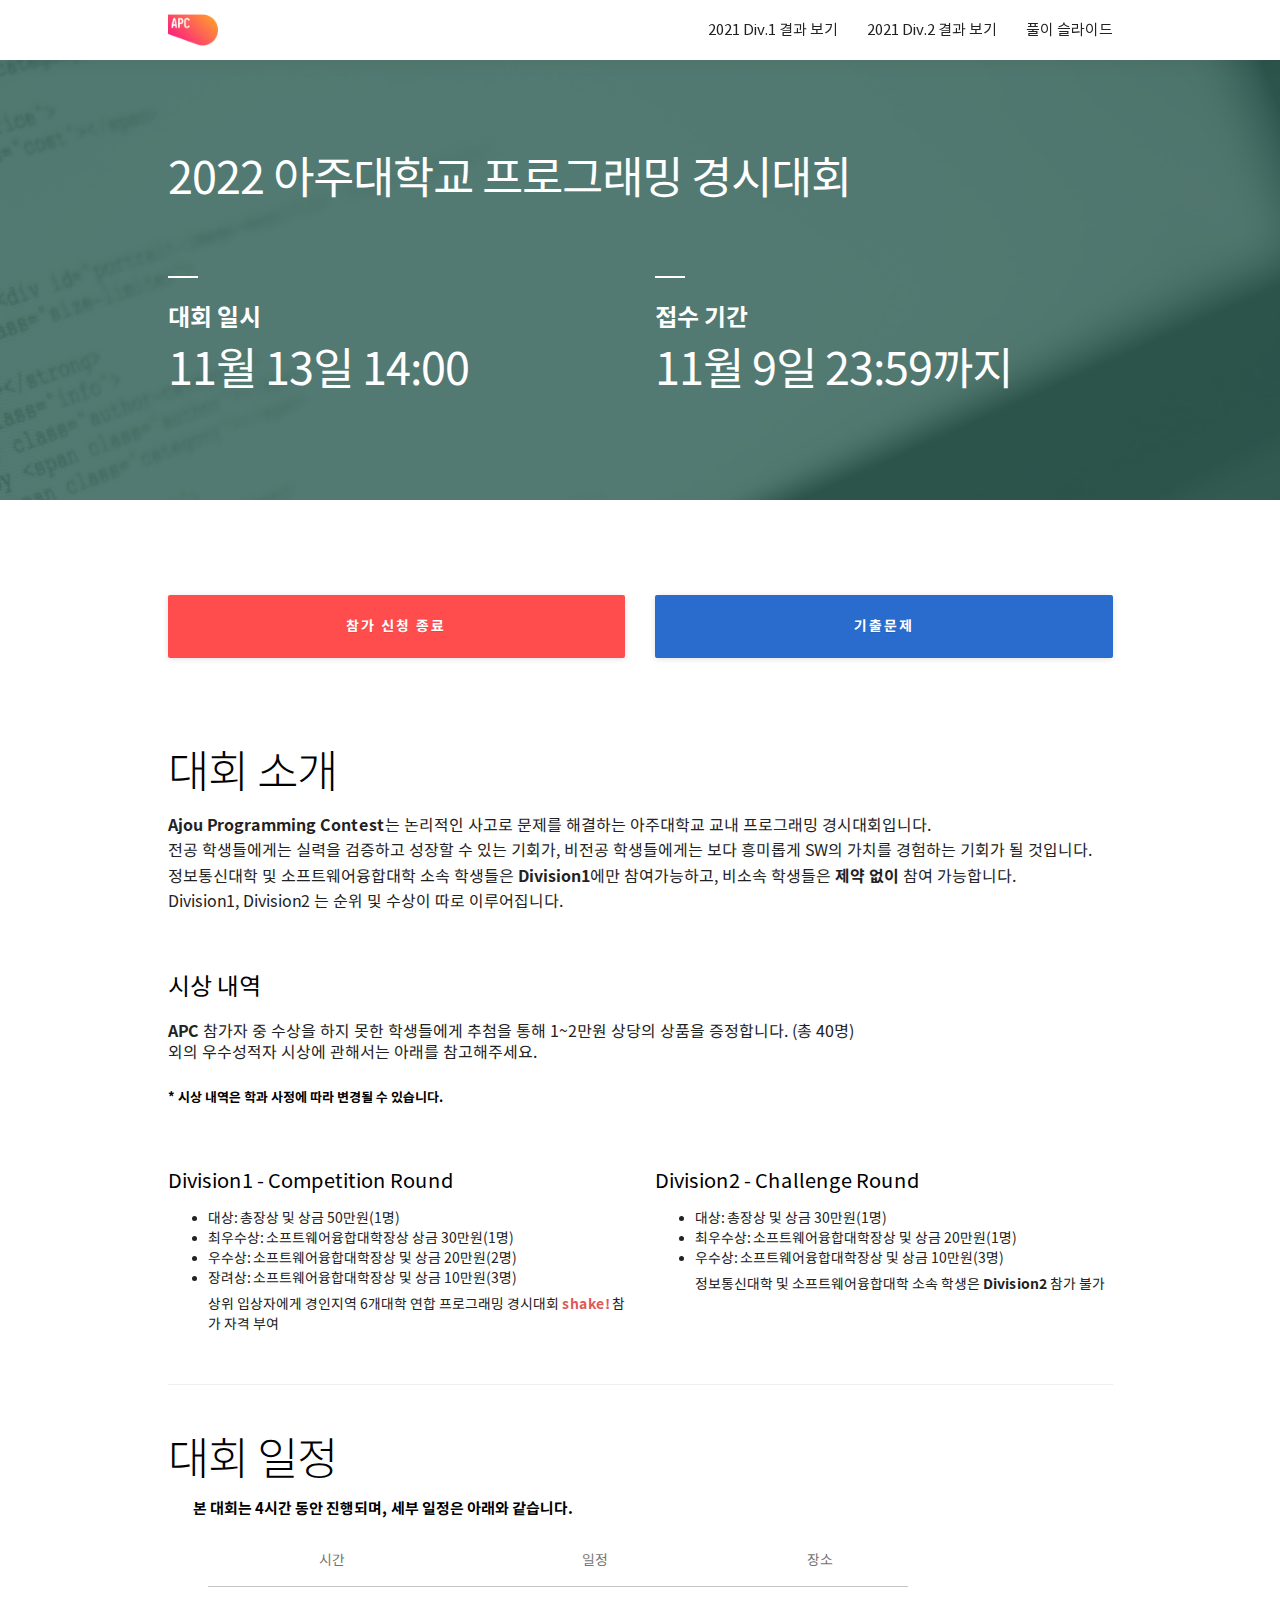
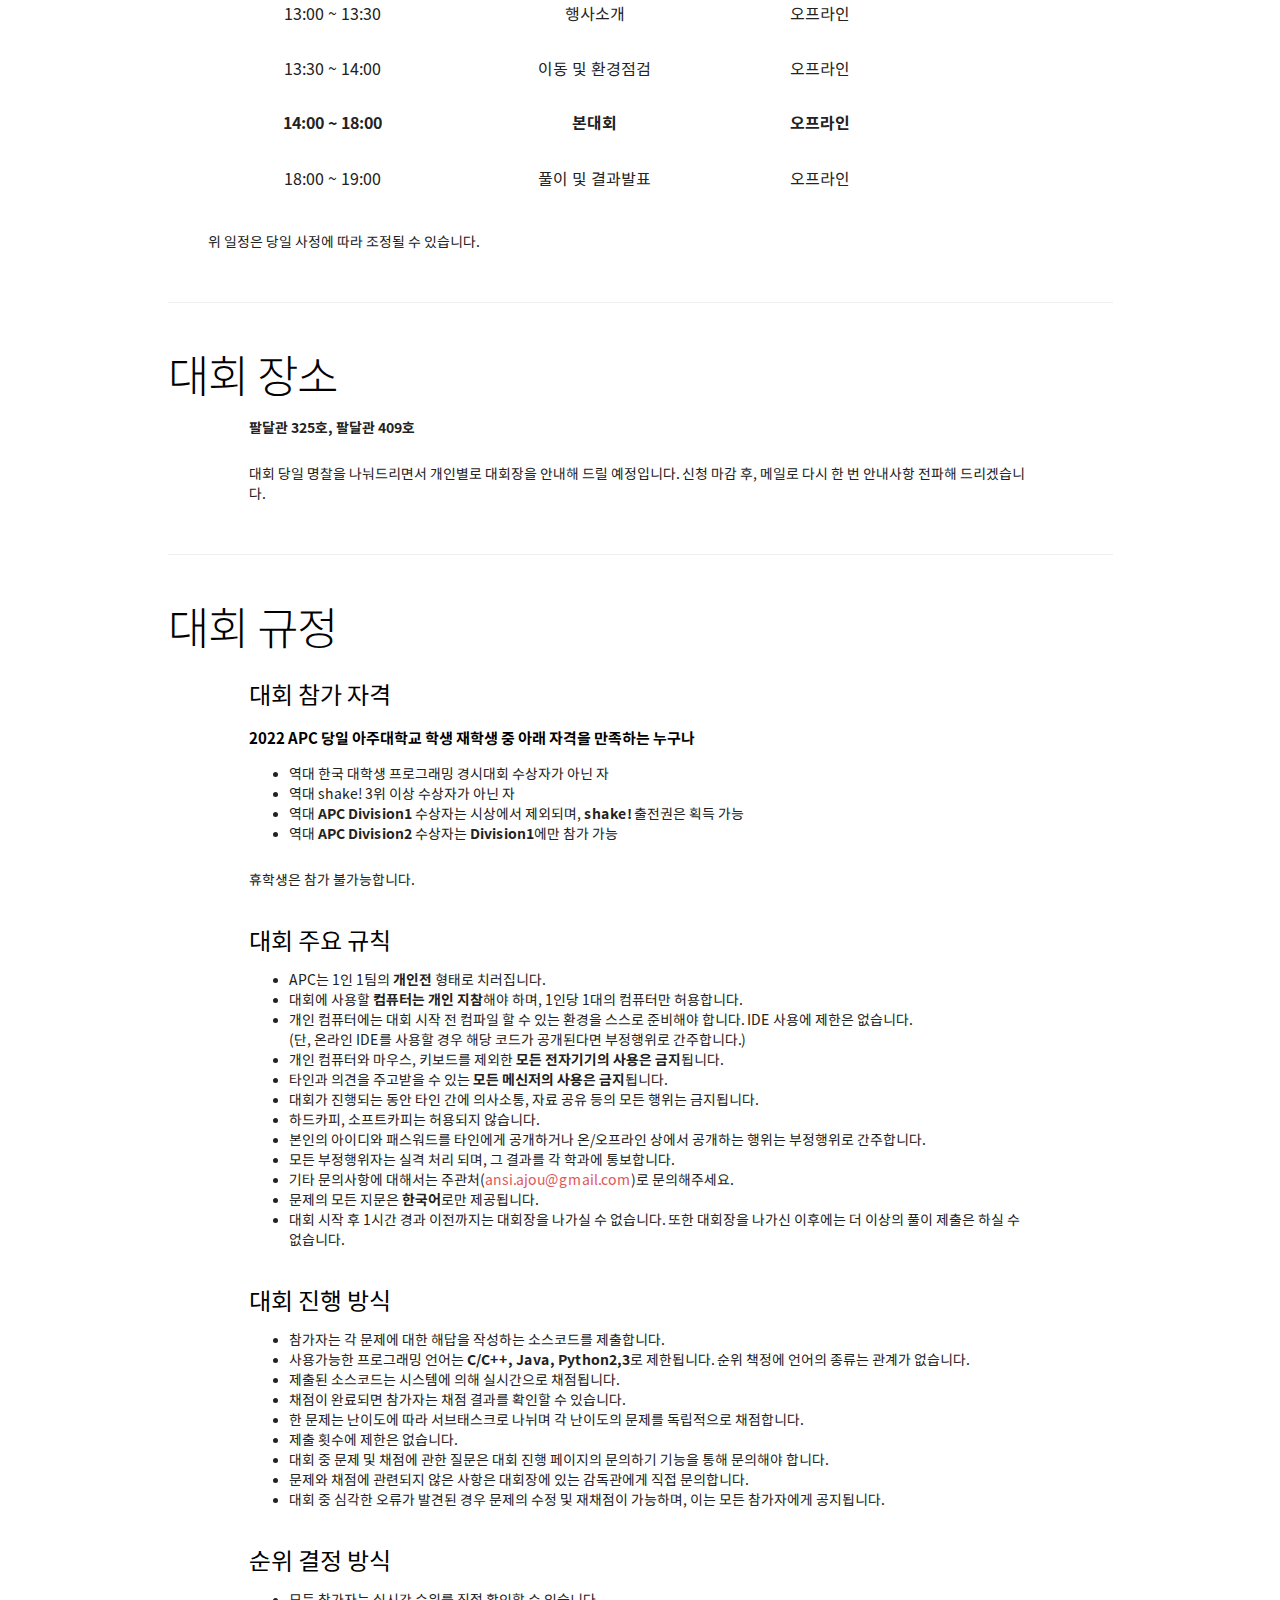
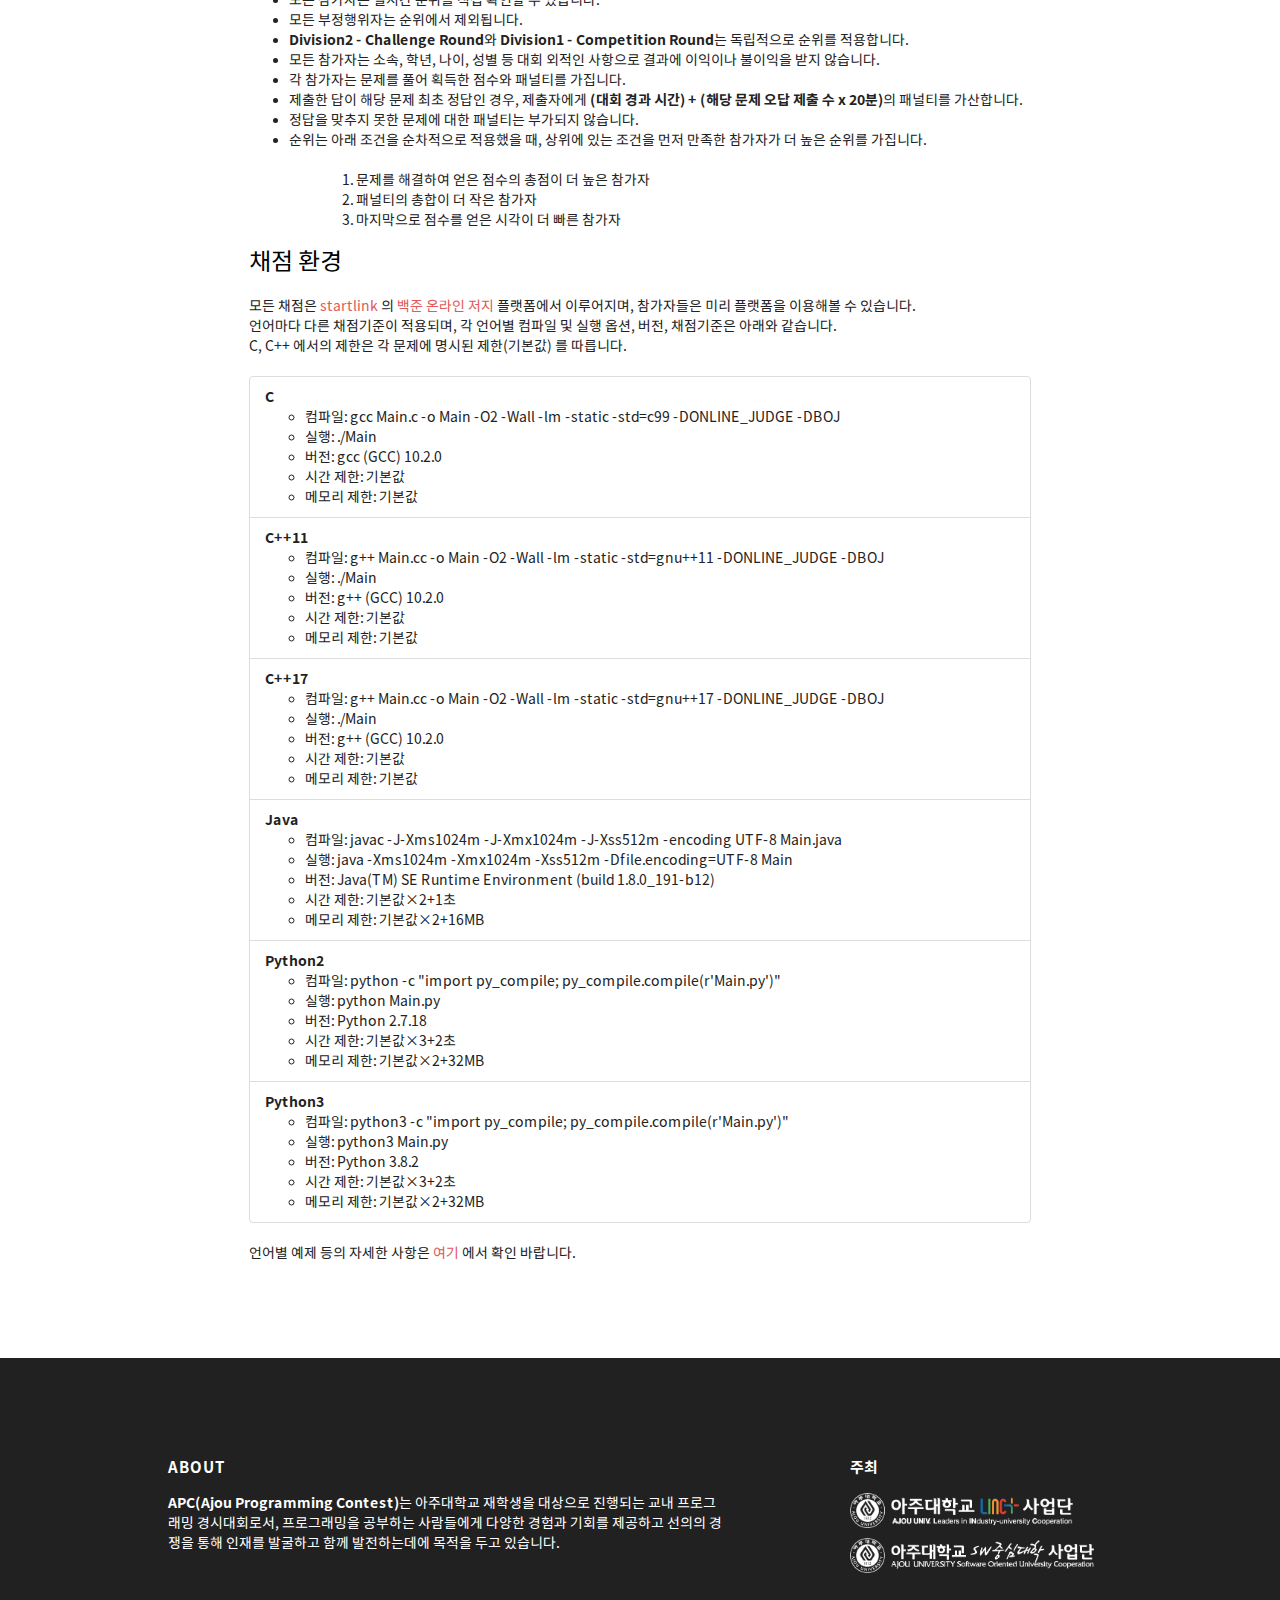
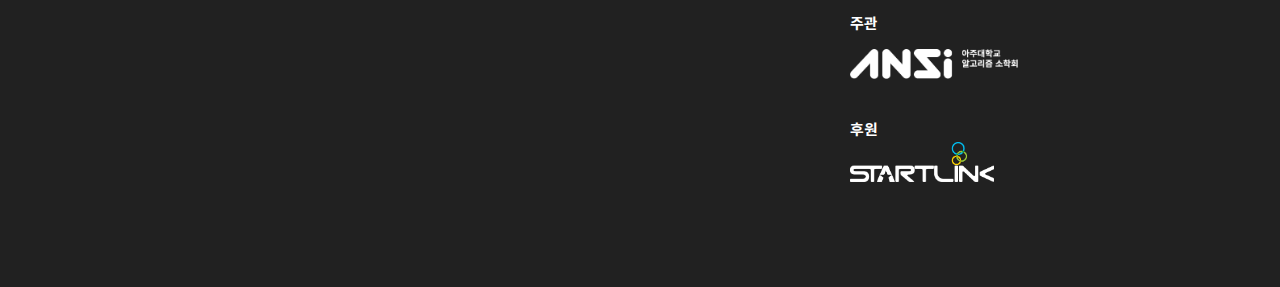
==== commit aa6a1d2c: "Updated" ====
--- a/apc/index.html
+++ b/apc/index.html
@@ -142,8 +142,8 @@
                 <div class="row">
                     <div class="col-md-10 col-md-offset-1">
                         <div class="row">
-                            <!-- <div class="col-xs-6"> <a href="https://forms.gle/hnYYwenug45Ry4p69" target="_blank"><button type="button" class="btn btn-punch btn-primary btn-lg btn-darker btn-block" data-toggle="modal" data-target="#modalSubmit">참가 신청 종료</button></a></div> -->
-                            <div class="col-xs-6"> <a href="https://forms.gle/6xSeBXFuCQa8o3iEA" target="_blank"><button type="button" class="btn btn-punch btn-secondary btn-lg btn-darker btn-block" data-toggle="modal" data-target="#modalSubmit">참가 신청 중</button></a></div>
+                            <div class="col-xs-6"> <a href="https://forms.gle/6xSeBXFuCQa8o3iEA" target="_blank"><button type="button" class="btn btn-punch btn-primary btn-lg btn-darker btn-block" data-toggle="modal" data-target="#modalSubmit">참가 신청 종료</button></a></div>
+                            <!-- <div class="col-xs-6"> <a href="https://forms.gle/6xSeBXFuCQa8o3iEA" target="_blank"><button type="button" class="btn btn-punch btn-secondary btn-lg btn-darker btn-block" data-toggle="modal" data-target="#modalSubmit">참가 신청 중</button></a></div> -->
                             <div class="col-xs-6"> <a href="https://www.acmicpc.net/category/408" target="_blank"><button type="button" class="btn btn-punch btn-lg btn-success btn-darker btn-block">기출문제</button></a></div>
                         </div>
                         <div class="space"></div>
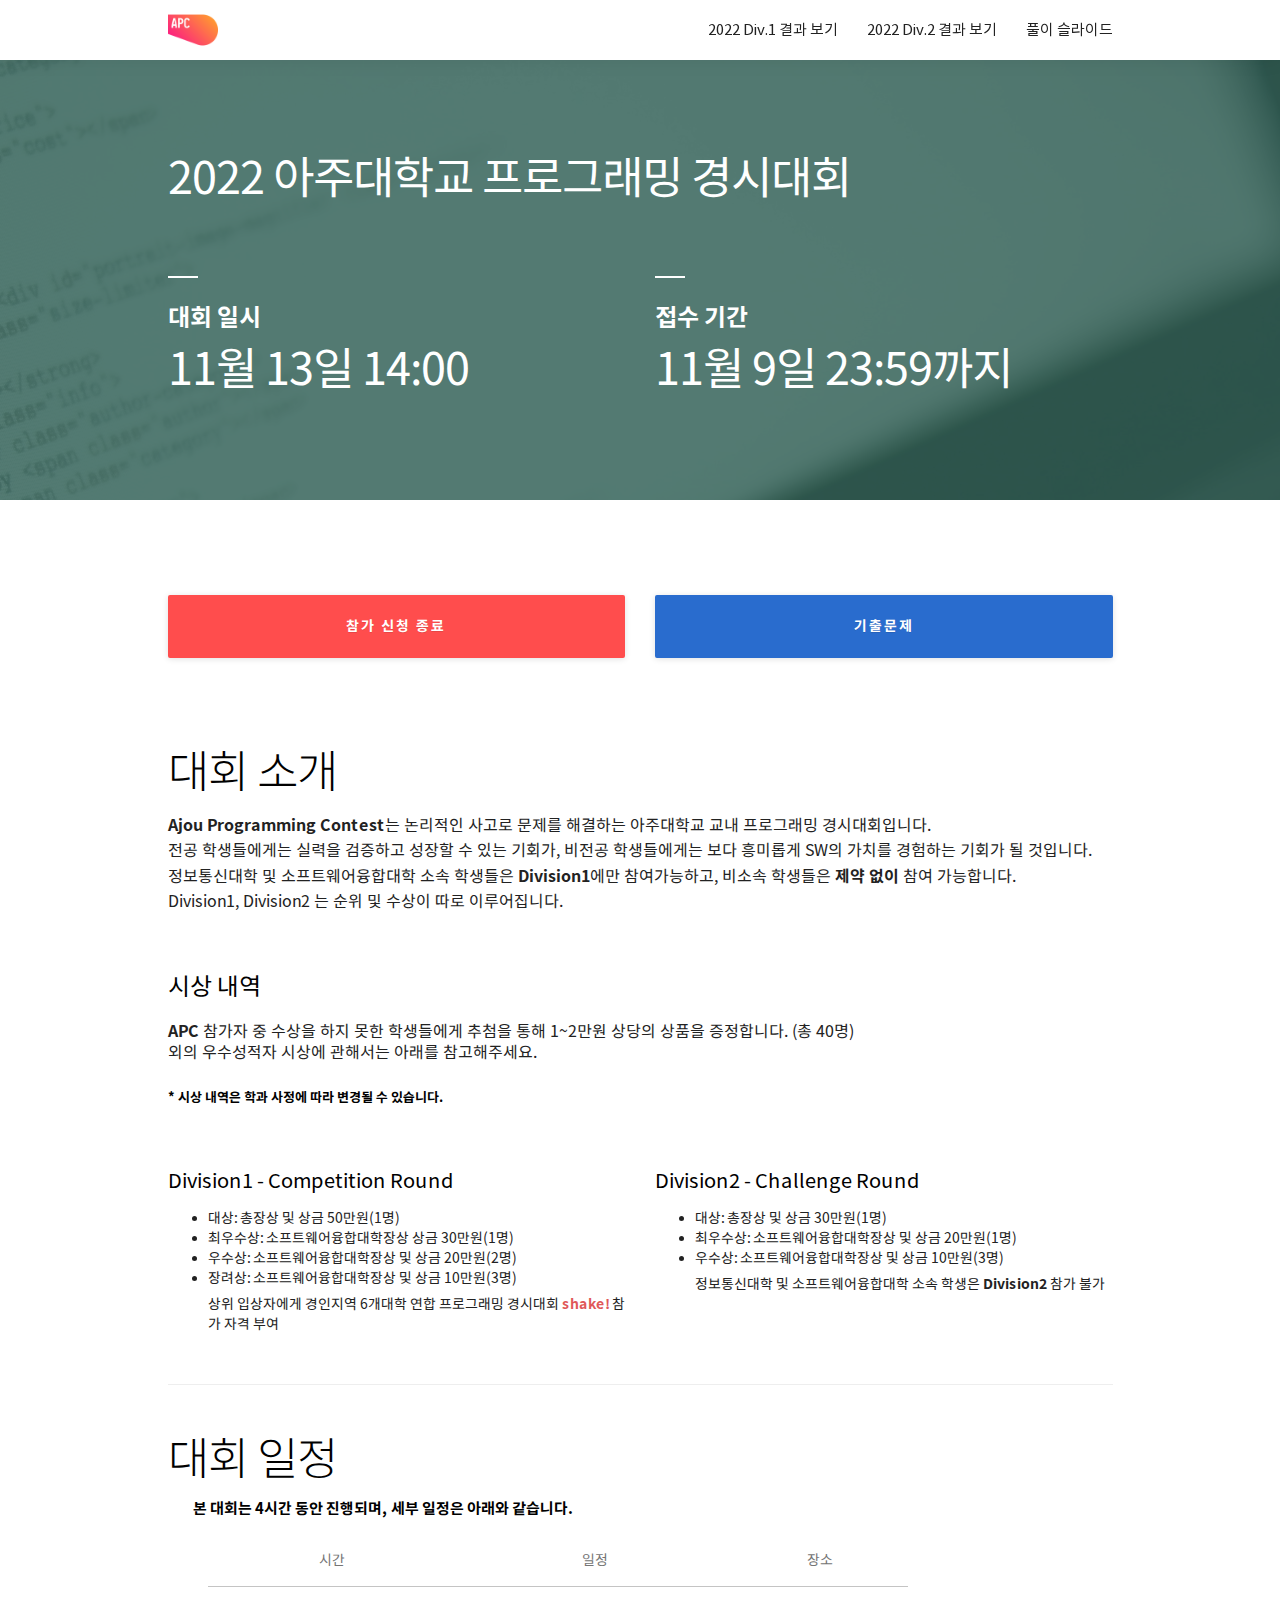
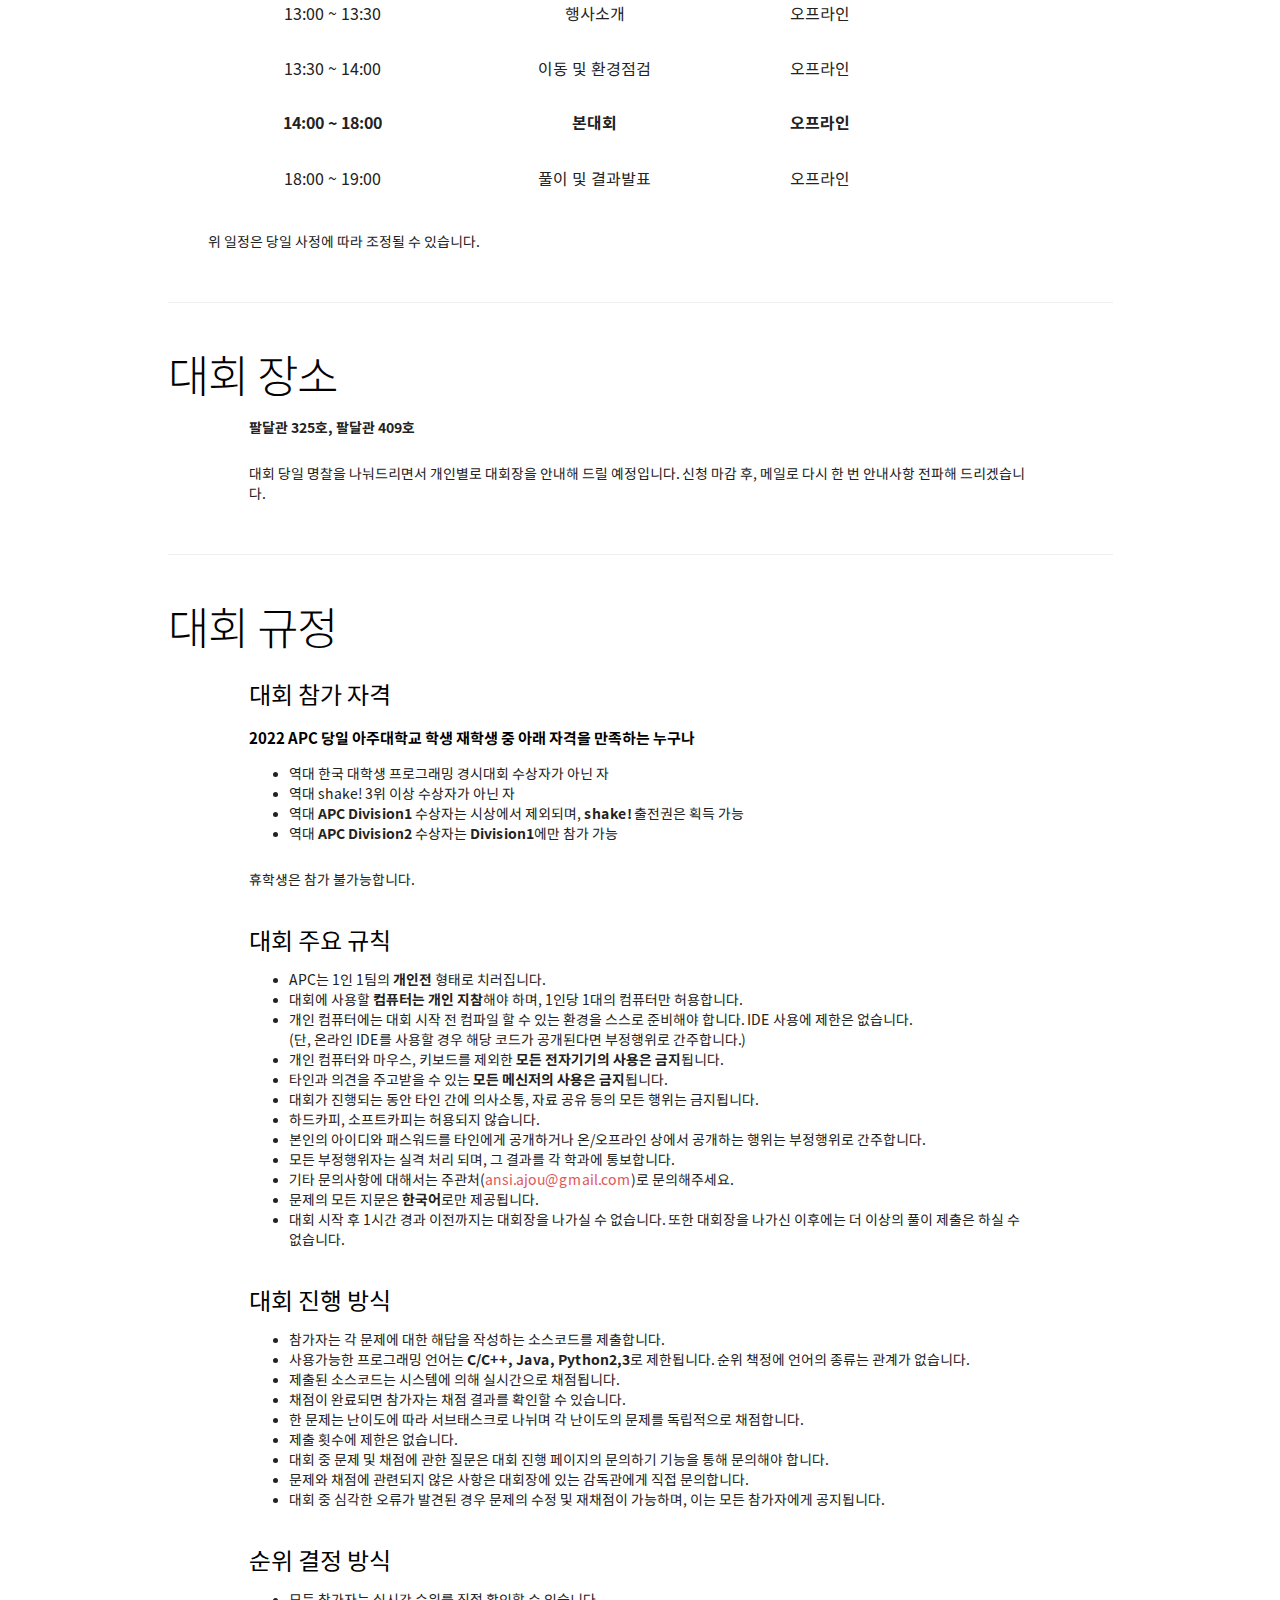
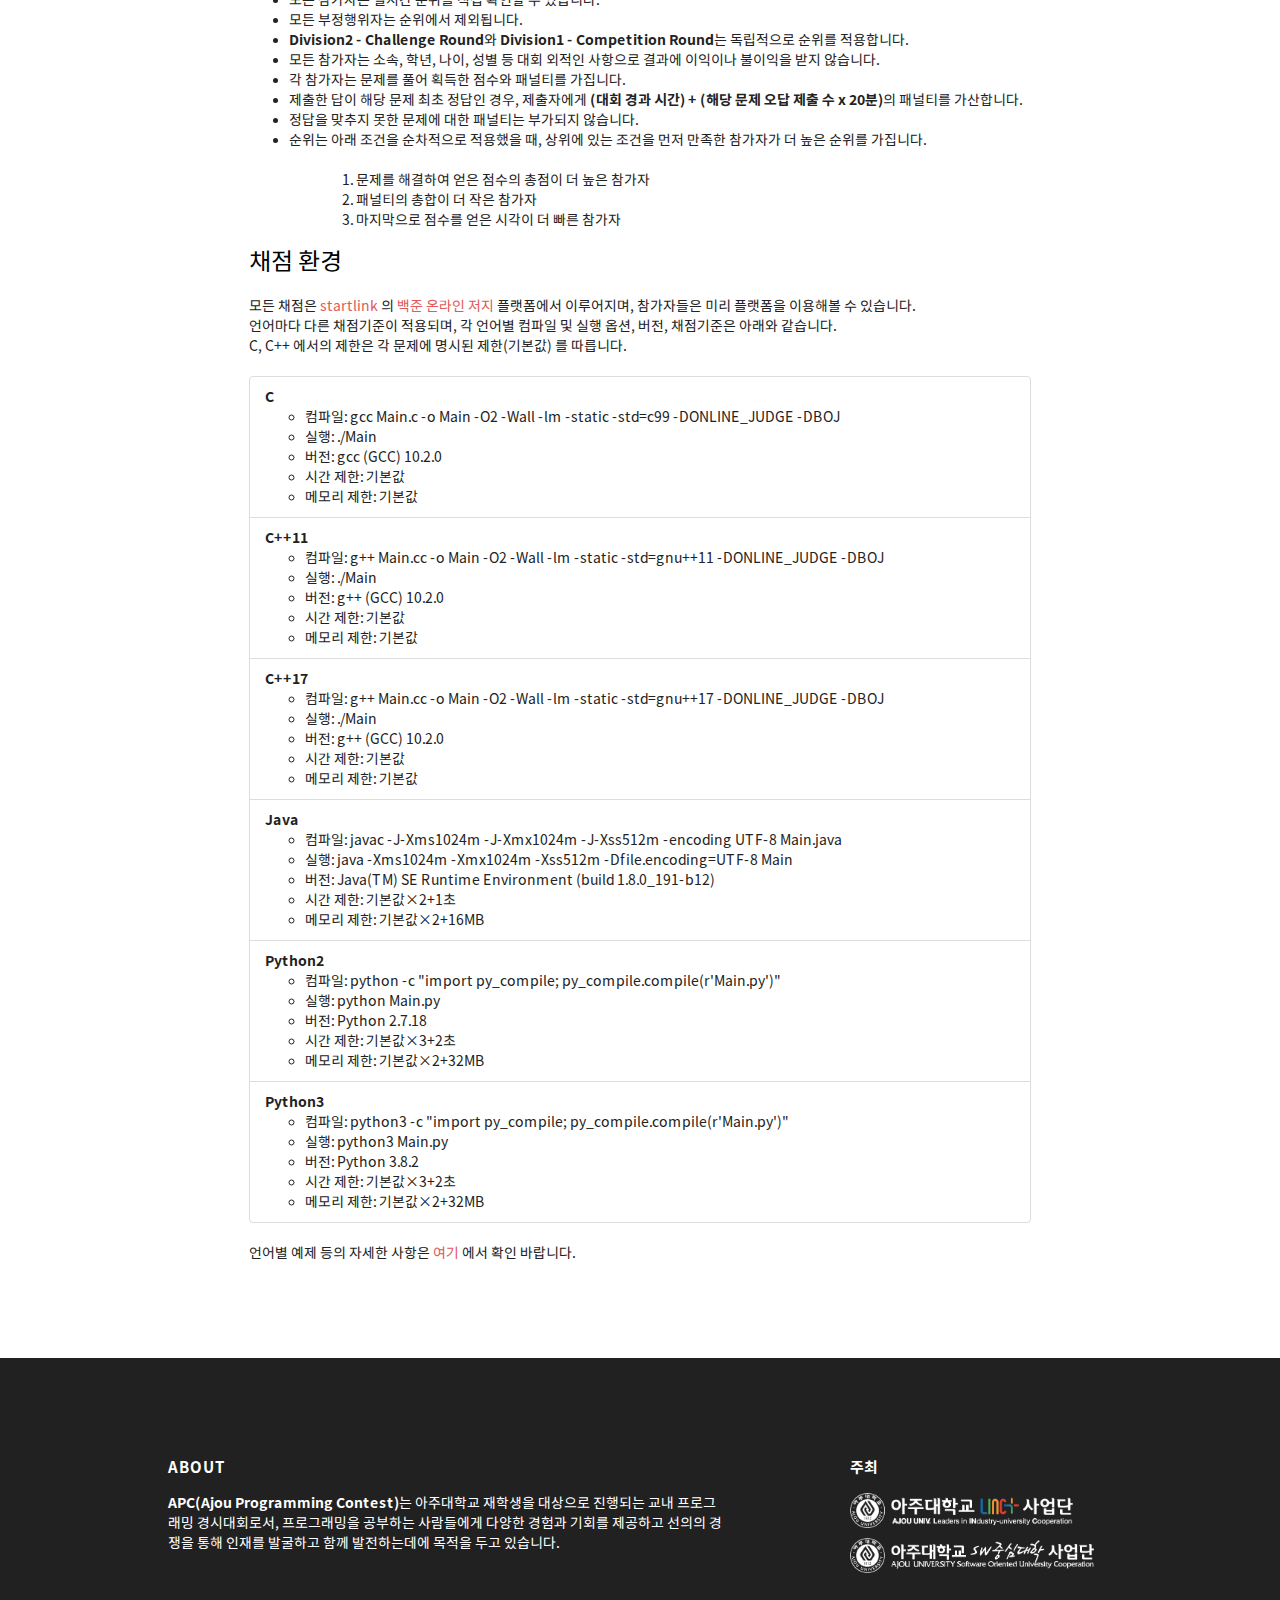
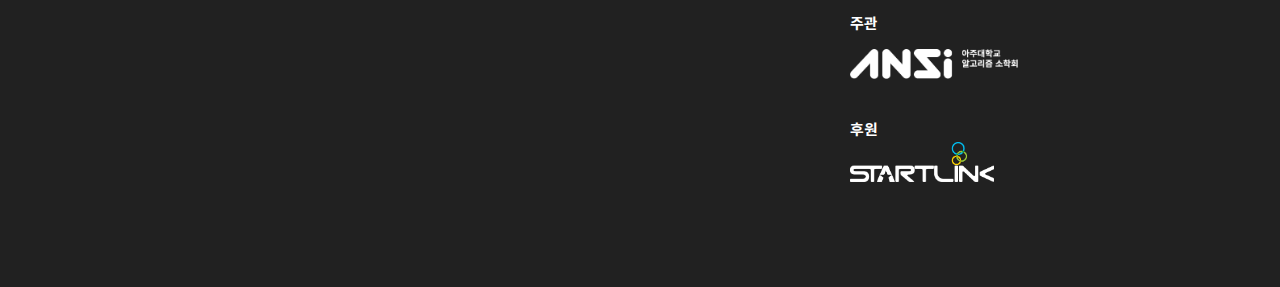
==== commit faddfe22: "Updated after 2022 APC" ====
--- a/apc/index.html
+++ b/apc/index.html
@@ -88,9 +88,9 @@
                     <div class="col-md-7 menu-col text-right">
                         <div class="menu">
                             <ul class="list-inline">
-                                <li><a href="https://www.acmicpc.net/contest/scoreboard/703">2021 Div.1 결과 보기</a></li>
-				                <li><a href="https://www.acmicpc.net/contest/scoreboard/704">2021 Div.2 결과 보기</a></li>
-                                <li><a href="https://drive.google.com/file/d/1gqSMhkn8oWVpynU9jH-sEclCMPQg2tp5/view?usp=sharing">풀이 슬라이드</a></li>
+                                <li><a href="https://www.acmicpc.net/contest/board/900">2022 Div.1 결과 보기</a></li>
+				                <li><a href="https://www.acmicpc.net/contest/board/901">2022 Div.2 결과 보기</a></li>
+                                <li><a href="https://drive.google.com/file/d/15QyNVeBW4hy7bv6xXqEhKBUymWAm8gWn/view?usp=sharing">풀이 슬라이드</a></li>
                             </ul>
                         </div>
                     </div>
